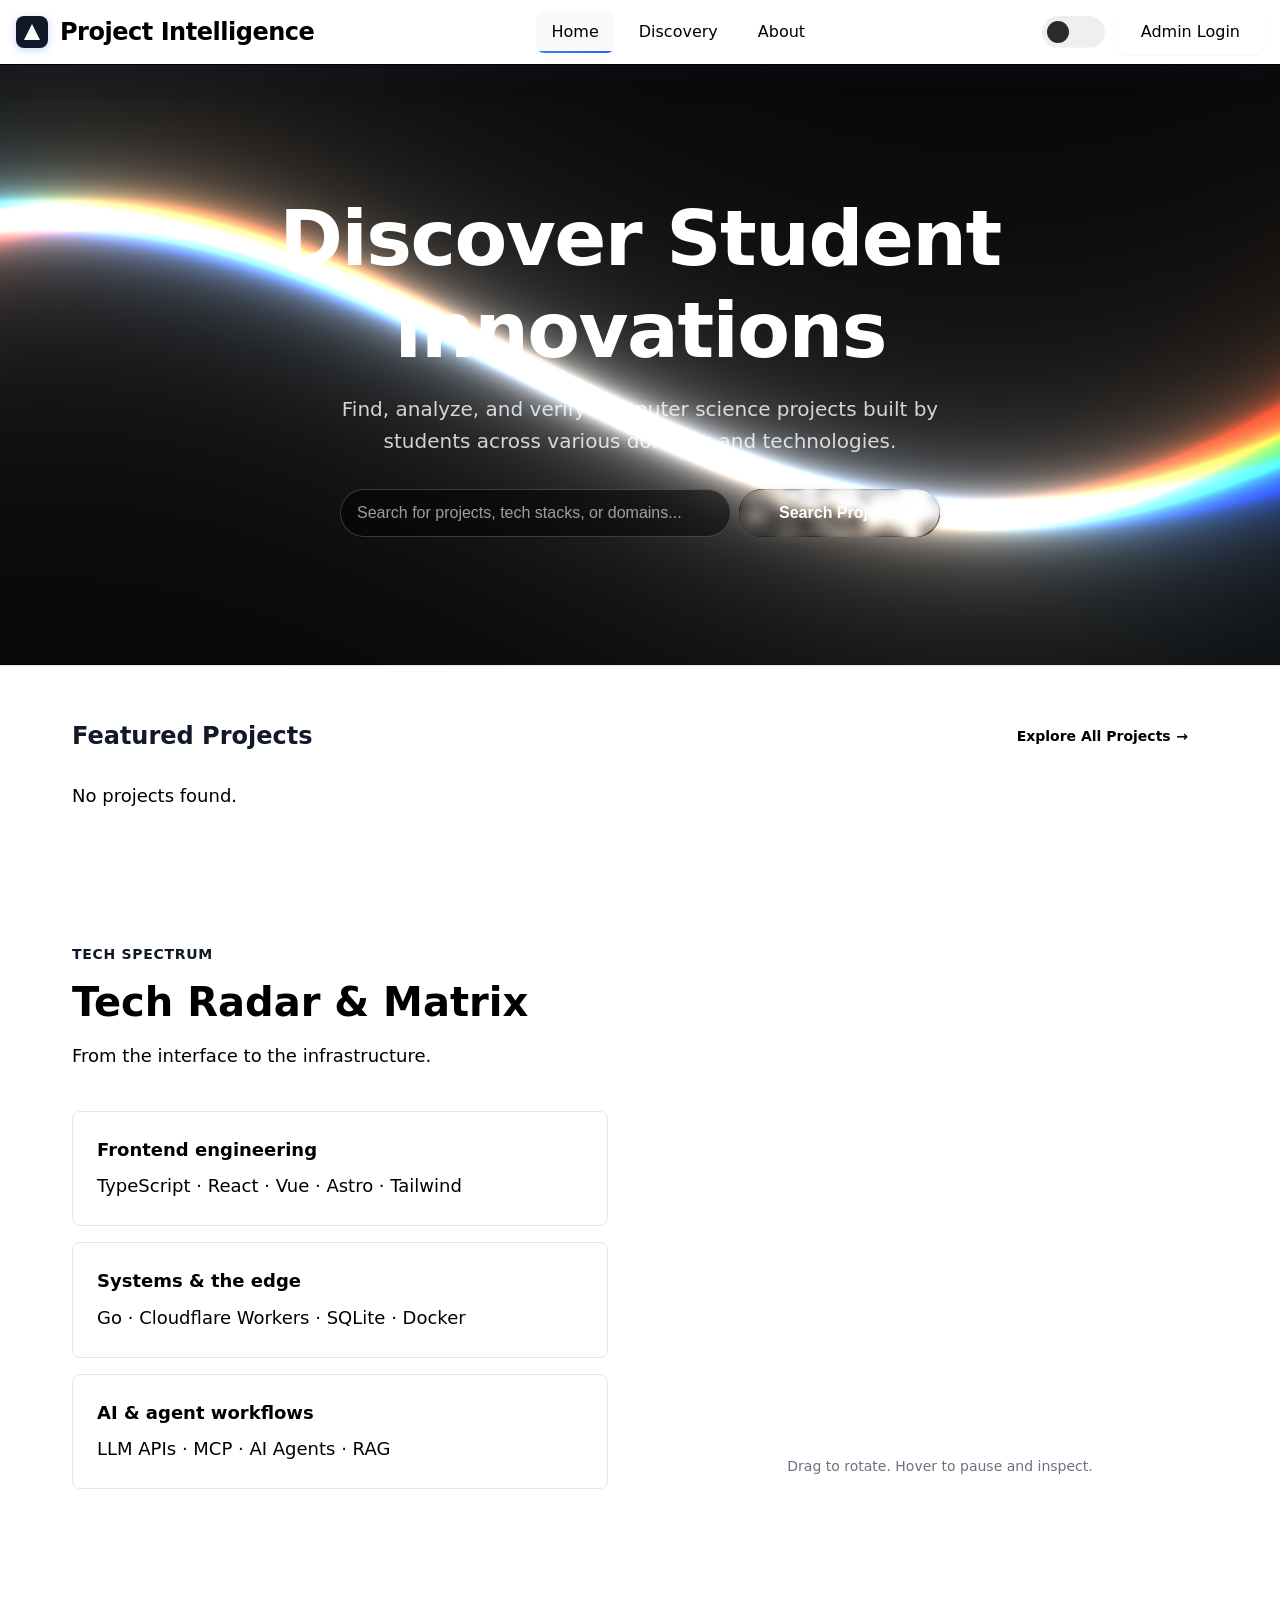
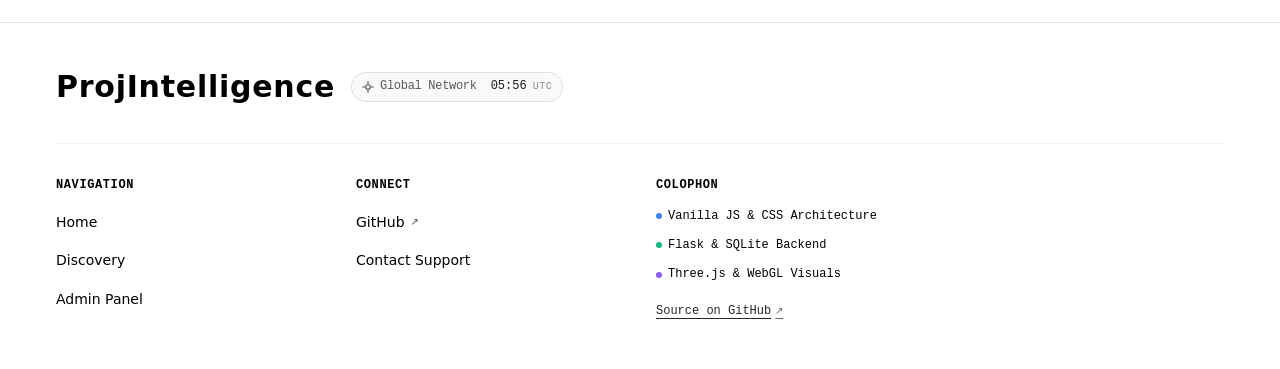
==== frontend/index.html @ 3a1f63e7 "feat: intelligent student project analysis platform An intelligent student project analysis platform" ====
<!DOCTYPE html>
<html lang="en">
<head>
  <meta charset="UTF-8">
  <meta name="viewport" content="width=device-width, initial-scale=1.0">
  <title>Student Project Intelligence Platform</title>
  <link rel="icon" type="image/svg+xml" href="data:image/svg+xml,<svg xmlns='http://www.w3.org/2000/svg' viewBox='0 0 100 100'><text y='.9em' font-size='90'>🎓</text></svg>">
  
  <link rel="stylesheet" href="css/variables.css">
  <link rel="stylesheet" href="css/base.css">
  <link rel="stylesheet" href="css/components.css">
  <link rel="stylesheet" href="css/dashboard.css">
  <link rel="stylesheet" href="css/theme.css">
  
  <style>
    /* Home Page Specific Styles */
    .hero {
      position: relative;
      text-align: center;
      padding: 8rem var(--space-4);
      margin-bottom: var(--space-12);
      border-bottom: 1px solid var(--gray-200);
      overflow: hidden;
      background: #000;
    }
    
    .hero__canvas {
      position: absolute;
      top: 0;
      left: 0;
      width: 100%;
      height: 100%;
      z-index: 0;
      pointer-events: none;
    }
    
    .hero .container {
      position: relative;
      z-index: 1;
    }
    
    .hero__title {
      font-size: clamp(2.5rem, 6vw, 5.5rem);
      font-weight: 800;
      margin-bottom: var(--space-4);
      color: #fff !important;
      letter-spacing: -0.02em;
    }
    
    .hero__subtitle {
      font-size: 1.25rem;
      color: rgba(255,255,255,0.8) !important;
      margin-bottom: var(--space-8);
      max-width: 600px;
      margin-left: auto;
      margin-right: auto;
    }
    
    .hero__search {
      display: flex;
      max-width: 600px;
      margin: 0 auto;
      gap: var(--space-2);
      position: relative;
      z-index: 2;
    }
    
    .hero__search-input {
      flex: 1;
      padding: var(--space-3) var(--space-4);
      border: 1px solid rgba(255,255,255,0.2);
      background: rgba(0,0,0,0.5);
      color: white;
      border-radius: var(--radius-full);
      font-size: 1rem;
      backdrop-filter: blur(10px);
    }
    
    .hero__search-input::placeholder {
      color: rgba(255,255,255,0.6);
    }
    
    /* Liquid Glass Button Styles */
    .liquid-btn {
      position: relative;
      display: inline-flex;
      align-items: center;
      justify-content: center;
      padding: 0 2.5rem;
      height: 48px;
      font-size: 1rem;
      font-weight: 600;
      color: white;
      border: none;
      border-radius: 99px;
      cursor: pointer;
      transition: transform 0.3s ease;
      background: transparent;
      outline: none;
    }
    .liquid-btn:hover {
      transform: scale(1.05);
    }
    .liquid-btn-bg {
      position: absolute;
      top: 0; left: 0; right: 0; bottom: 0;
      border-radius: 99px;
      z-index: -2;
      box-shadow: 0 0 6px rgba(0,0,0,0.03),0 2px 6px rgba(0,0,0,0.08),inset 3px 3px 0.5px -3px rgba(0,0,0,0.9),inset -3px -3px 0.5px -3px rgba(0,0,0,0.85),inset 1px 1px 1px -0.5px rgba(0,0,0,0.6),inset -1px -1px 1px -0.5px rgba(0,0,0,0.6),inset 0 0 6px 6px rgba(0,0,0,0.12),inset 0 0 2px 2px rgba(0,0,0,0.06),0 0 12px rgba(255,255,255,0.15);
    }
    .liquid-btn-glass {
      position: absolute;
      top: 0; left: 0; right: 0; bottom: 0;
      border-radius: 99px;
      z-index: -1;
      backdrop-filter: url("#container-glass");
      overflow: hidden;
    }
    .liquid-btn-text {
      position: relative;
      z-index: 10;
      pointer-events: none;
    }

    .section-header {
      margin-bottom: var(--space-6);
    }
    
    .section-title {
      font-size: 1.5rem;
      font-weight: bold;
      color: var(--gray-900);
    }
    
    [data-theme="dark"] .section-title { color: var(--white); }

    .featured-grid {
      display: grid;
      grid-template-columns: repeat(3, 1fr);
      gap: var(--space-6);
      margin-bottom: var(--space-12);
    }
    
    .category-grid {
      display: grid;
      grid-template-columns: repeat(4, 1fr);
      gap: var(--space-4);
      margin-bottom: var(--space-12);
    }
    
    .category-card {
      background: var(--white);
      border: 1px solid var(--gray-200);
      padding: var(--space-6);
      border-radius: var(--radius-lg);
      text-align: center;
      cursor: pointer;
      transition: all var(--duration-200);
    }
    
    .category-card:hover {
      border-color: var(--primary-500);
      transform: translateY(-2px);
      box-shadow: var(--shadow-md);
    }
    
    [data-theme="dark"] .category-card {
      background: var(--gray-800);
      border-color: var(--gray-700);
    }
    
    @media (max-width: 900px) {
      .featured-grid { grid-template-columns: repeat(2, 1fr); }
      .category-grid { grid-template-columns: repeat(2, 1fr); }
    }
    @media (max-width: 600px) {
      .featured-grid, .category-grid { grid-template-columns: 1fr; }
    }
  </style>
</head>
<body>
  <header class="header">
    <div class="header__container">
      <div class="header__brand">
        <svg class="header__logo" width="32" height="32" viewBox="0 0 32 32" fill="none">
          <rect width="32" height="32" rx="8" fill="var(--primary-500)"/>
          <path d="M16 8L8 24H24L16 8Z" fill="white"/>
        </svg>
        <h1 class="header__title">Project Intelligence</h1>
      </div>
      <nav class="header__nav">
        <a href="index.html" class="nav-link nav-link--active">Home</a>
        <a href="projects.html" class="nav-link">Discovery</a>
        <a href="about.html" class="nav-link">About</a>
      </nav>
      <div class="header__actions">
        <input type="checkbox" class="theme-checkbox" id="themeToggle" aria-label="Toggle theme">
        <a href="admin.html" class="btn btn--secondary" id="loginBtn">Admin Login</a>
      </div>
    </div>
  </header>

  <main>
    <!-- Liquid Glass SVG Filter -->
    <svg class="d-none" style="display:none;">
      <defs>
        <filter id="container-glass" x="0%" y="0%" width="100%" height="100%" color-interpolation-filters="sRGB">
          <feTurbulence type="fractalNoise" baseFrequency="0.05 0.05" numOctaves="1" seed="1" result="turbulence" />
          <feGaussianBlur in="turbulence" stdDeviation="2" result="blurredNoise" />
          <feDisplacementMap in="SourceGraphic" in2="blurredNoise" scale="70" xChannelSelector="R" yChannelSelector="B" result="displaced" />
          <feGaussianBlur in="displaced" stdDeviation="4" result="finalBlur" />
          <feComposite in="finalBlur" in2="finalBlur" operator="over" />
        </filter>
      </defs>
    </svg>

    <section class="hero" id="heroSection">
      <canvas id="heroCanvas" class="hero__canvas"></canvas>
      <div class="container relative z-10">
        <h2 class="hero__title">Discover Student Innovations</h2>
        <p class="hero__subtitle">Find, analyze, and verify computer science projects built by students across various domains and technologies.</p>
        
        <form class="hero__search" action="projects.html" method="GET">
          <input type="search" name="q" class="hero__search-input" placeholder="Search for projects, tech stacks, or domains..." required>
          <button type="submit" class="liquid-btn">
            <span class="liquid-btn-bg"></span>
            <span class="liquid-btn-glass"></span>
            <span class="liquid-btn-text">Search Projects</span>
          </button>
        </form>
      </div>
    </section>

    <div class="container">
      <section style="margin-bottom: var(--space-8);">
        <div class="section-header" style="display: flex; justify-content: space-between; align-items: center; margin-bottom: var(--space-6);">
          <h3 class="section-title" style="margin: 0;">Featured Projects</h3>
          <a href="projects.html" class="btn btn--outline" style="border-radius: var(--radius-full); font-weight: 600; font-size: 0.875rem; padding: 0.5rem 1.25rem; display: inline-flex; align-items: center; gap: 0.35rem;">
            Explore All Projects <span>&rarr;</span>
          </a>
        </div>
        <div class="featured-grid" id="featuredProjects">
          <!-- Populated by JS -->
        </div>
      </section>

      <section id="tech-section" style="padding: 4rem 0;">
        <div class="tech-layout" style="display: grid; grid-template-columns: repeat(auto-fit, minmax(300px, 1fr)); gap: 4rem; align-items: center;">
          
          <div>
            <header style="margin-bottom: 2.5rem;">
              <p style="color: var(--primary-500); font-weight: 600; text-transform: uppercase; font-size: 0.875rem; letter-spacing: 0.05em; margin-bottom: 0.75rem;">Tech spectrum</p>
              <h2 style="font-size: clamp(2rem, 4vw, 2.5rem); font-weight: 800; margin-bottom: 1rem; line-height: 1.2; color: var(--text-primary);">Tech Radar &amp; Matrix</h2>
              <p style="color: var(--text-secondary); font-size: 1.125rem;">From the interface to the infrastructure.</p>
            </header>
            
            <dl style="display: flex; flex-direction: column; gap: 1rem; margin: 0;">
              <div class="matrix-card" style="padding: 1.5rem; border-radius: var(--radius-lg); border: 1px solid var(--gray-200); background: var(--bg-secondary);">
                <dt style="font-weight: 700; font-size: 1.125rem; margin-bottom: 0.5rem; color: var(--text-primary);">Frontend engineering</dt>
                <dd style="color: var(--text-secondary); margin: 0;">TypeScript · React · Vue · Astro · Tailwind</dd>
              </div>
              <div class="matrix-card" style="padding: 1.5rem; border-radius: var(--radius-lg); border: 1px solid var(--gray-200); background: var(--bg-secondary);">
                <dt style="font-weight: 700; font-size: 1.125rem; margin-bottom: 0.5rem; color: var(--text-primary);">Systems &amp; the edge</dt>
                <dd style="color: var(--text-secondary); margin: 0;">Go · Cloudflare Workers · SQLite · Docker</dd>
              </div>
              <div class="matrix-card" style="padding: 1.5rem; border-radius: var(--radius-lg); border: 1px solid var(--gray-200); background: var(--bg-secondary);">
                <dt style="font-weight: 700; font-size: 1.125rem; margin-bottom: 0.5rem; color: var(--text-primary);">AI &amp; agent workflows</dt>
                <dd style="color: var(--text-secondary); margin: 0;">LLM APIs · MCP · AI Agents · RAG</dd>
              </div>
            </dl>
          </div>
          
          <div style="position: relative; display: flex; flex-direction: column; align-items: center; justify-content: center;">
            <div id="canvasContainer" style="width: 100%; max-width: 500px; aspect-ratio: 1/1; position: relative;">
              <canvas id="techCloudCanvas" width="600" height="600" class="h-auto max-w-[90vw] rounded-lg touch-pan-y" style="width: 100%; height: 100%;" aria-label="Interactive 3D Icon Cloud" role="img"></canvas>
            </div>
            <div id="techTags" style="display: none;">
              <a href="projects.html?q=TypeScript"><img src="https://cdn.simpleicons.org/typescript/3178C6" width="60" height="60" alt="TypeScript"></a>
              <a href="projects.html?q=React"><img src="https://cdn.simpleicons.org/react/61DAFB" width="60" height="60" alt="React"></a>
              <a href="projects.html?q=Vue"><img src="https://cdn.simpleicons.org/vuedotjs/4FC08D" width="60" height="60" alt="Vue"></a>
              <a href="projects.html?q=Astro"><img src="https://cdn.simpleicons.org/astro/FF5D01" width="60" height="60" alt="Astro"></a>
              <a href="projects.html?q=Python"><img src="https://cdn.simpleicons.org/python/3776AB" width="60" height="60" alt="Python"></a>
              <a href="projects.html?q=Go"><img src="https://cdn.simpleicons.org/go/00ADD8" width="60" height="60" alt="Go"></a>
              <a href="projects.html?q=Node.js"><img src="https://cdn.simpleicons.org/nodedotjs/339933" width="60" height="60" alt="Node.js"></a>
              <a href="projects.html?q=C++"><img src="https://cdn.simpleicons.org/cplusplus/00599C" width="60" height="60" alt="C++"></a>
              <a href="projects.html?q=Docker"><img src="https://cdn.simpleicons.org/docker/2496ED" width="60" height="60" alt="Docker"></a>
              <a href="projects.html?q=Anthropic"><img src="https://cdn.simpleicons.org/anthropic/D97757" width="60" height="60" alt="Anthropic"></a>
              <a href="projects.html?q=PyTorch"><img src="https://cdn.simpleicons.org/pytorch/EE4C2C" width="60" height="60" alt="PyTorch"></a>
              <a href="projects.html?q=PostgreSQL"><img src="https://cdn.simpleicons.org/postgresql/4169E1" width="60" height="60" alt="PostgreSQL"></a>
              <a href="projects.html?q=Redis"><img src="https://cdn.simpleicons.org/redis/DC382D" width="60" height="60" alt="Redis"></a>
              <a href="projects.html?q=GraphQL"><img src="https://cdn.simpleicons.org/graphql/E10098" width="60" height="60" alt="GraphQL"></a>
              <a href="projects.html?q=Tailwind"><img src="https://cdn.simpleicons.org/tailwindcss/06B6D4" width="60" height="60" alt="Tailwind"></a>
              <a href="projects.html?q=Linux"><img src="https://cdn.simpleicons.org/linux/FCC624" width="60" height="60" alt="Linux"></a>
              <a href="projects.html?q=Kubernetes"><img src="https://cdn.simpleicons.org/kubernetes/326CE5" width="60" height="60" alt="Kubernetes"></a>
              <a href="projects.html?q=MongoDB"><img src="https://cdn.simpleicons.org/mongodb/47A248" width="60" height="60" alt="MongoDB"></a>
              <a href="projects.html?q=Figma"><img src="https://cdn.simpleicons.org/figma/F24E1E" width="60" height="60" alt="Figma"></a>
              <a href="projects.html?q=Cloudflare"><img src="https://cdn.simpleicons.org/cloudflare/F38020" width="60" height="60" alt="Cloudflare"></a>
              <a href="projects.html?q=Supabase"><img src="https://cdn.simpleicons.org/supabase/3ECF8E" width="60" height="60" alt="Supabase"></a>
            </div>
            <p style="margin-top: 1rem; color: var(--gray-500); font-size: 0.875rem; text-align: center;">Drag to rotate. Hover to pause and inspect.</p>
          </div>
          
        </div>
      </section>
    </div>
  </main>

  <script src="js/utils.js"></script>
  <script src="js/api.js"></script>
  <script src="js/components.js"></script>
  <script src="js/three.min.js"></script>
  <script src="js/tagcanvas.min.js"></script>
  <script>
    function initHeroShader() {
      const canvas = document.getElementById('heroCanvas');
      if (!canvas || !window.THREE) return;

      const scene = new THREE.Scene();
      const renderer = new THREE.WebGLRenderer({ canvas, alpha: true });
      renderer.setPixelRatio(window.devicePixelRatio);
      renderer.setClearColor(new THREE.Color(0x000000));

      const camera = new THREE.OrthographicCamera(-1, 1, 1, -1, 0, -1);

      const uniforms = {
        resolution: { value: [window.innerWidth, window.innerHeight] },
        time: { value: 0.0 },
        xScale: { value: 1.0 },
        yScale: { value: 0.5 },
        distortion: { value: 0.05 },
      };

      const vertexShader = `
        attribute vec3 position;
        void main() {
          gl_Position = vec4(position, 1.0);
        }
      `;

      const fragmentShader = `
        precision highp float;
        uniform vec2 resolution;
        uniform float time;
        uniform float xScale;
        uniform float yScale;
        uniform float distortion;

        void main() {
          vec2 p = (gl_FragCoord.xy * 2.0 - resolution) / min(resolution.x, resolution.y);
          float d = length(p) * distortion;
          
          float rx = p.x * (1.0 + d);
          float gx = p.x;
          float bx = p.x * (1.0 - d);

          float r = 0.05 / abs(p.y + sin((rx + time) * xScale) * yScale);
          float g = 0.05 / abs(p.y + sin((gx + time) * xScale) * yScale);
          float b = 0.05 / abs(p.y + sin((bx + time) * xScale) * yScale);
          
          gl_FragColor = vec4(r, g, b, 1.0);
        }
      `;

      const positions = new Float32Array([
        -1.0, -1.0, 0.0,
         1.0, -1.0, 0.0,
        -1.0,  1.0, 0.0,
         1.0, -1.0, 0.0,
        -1.0,  1.0, 0.0,
         1.0,  1.0, 0.0,
      ]);

      const geometry = new THREE.BufferGeometry();
      geometry.setAttribute("position", new THREE.BufferAttribute(positions, 3));

      const material = new THREE.RawShaderMaterial({
        vertexShader,
        fragmentShader,
        uniforms: uniforms,
        side: THREE.DoubleSide,
      });

      const mesh = new THREE.Mesh(geometry, material);
      scene.add(mesh);

      const handleResize = () => {
        const hero = document.getElementById('heroSection');
        if (!hero) return;
        const width = hero.offsetWidth;
        const height = hero.offsetHeight;
        renderer.setSize(width, height, false);
        uniforms.resolution.value = [width, height];
      };

      let animationId;
      const animate = () => {
        uniforms.time.value += 0.01;
        renderer.render(scene, camera);
        animationId = requestAnimationFrame(animate);
      };

      handleResize();
      animate();
      window.addEventListener('resize', handleResize);
    }

    document.addEventListener('DOMContentLoaded', async () => {
      // Init Hero Background
      initHeroShader();
      
      // Initialize TagCanvas for Tech Cloud
      try {
        const isDark = localStorage.getItem('theme') === 'dark';
        const tcColor = isDark ? '#ffffff' : '#0F172A';
        TagCanvas.Start('techCloudCanvas', 'techTags', {
          imageMode: 'image',
          imageScale: 1.5,
          imagePadding: 4,
          shape: 'sphere',
          outlineColour: 'transparent',
          reverse: true,
          depth: 0.8,
          maxSpeed: 0.05,
          initial: [0.1, -0.1],
          tooltip: 'native'
        });
      } catch(e) {
        console.error("TagCanvas failed to load", e);
      }
      
      // Theme toggle setup
      const themeToggle = document.getElementById('themeToggle');
      const isDark = localStorage.getItem('theme') === 'dark';
      if (isDark) {
        document.documentElement.setAttribute('data-theme', 'dark');
        themeToggle.checked = true;
      } else {
        themeToggle.checked = false;
      }
      themeToggle.addEventListener('change', (e) => {
        const nextTheme = e.target.checked ? 'dark' : 'light';
        if (e.target.checked) {
          document.documentElement.setAttribute('data-theme', 'dark');
          localStorage.setItem('theme', 'dark');
        } else {
          document.documentElement.removeAttribute('data-theme');
          localStorage.setItem('theme', 'light');
        }
        
        // Update TagCanvas Color
        try {
          const tcColor = nextTheme === 'dark' ? '#ffffff' : '#0F172A';
          TagCanvas.Update('techCloudCanvas');
          TagCanvas.SetSpeed('techCloudCanvas', [0.1, -0.1]);
          // To update color we must restart it or update options
          TagCanvas.Start('techCloudCanvas', 'techTags', {
            imageMode: 'image',
            imageScale: 1.5,
            imagePadding: 4,
            shape: 'sphere',
            outlineColour: 'transparent',
            reverse: true,
            depth: 0.8,
            maxSpeed: 0.05,
            initial: [0.1, -0.1],
            tooltip: 'native'
          });
        } catch(err) {}
      });

      // Load Featured Projects
      try {
        const res = await api.getProjects({ limit: 3 });
        const grid = document.getElementById('featuredProjects');
        if (res.success && res.data.projects.length > 0) {
          grid.innerHTML = '';
          res.data.projects.forEach(p => {
            const card = components.createProjectCard(p);
            grid.appendChild(card);
          });
        } else {
          grid.innerHTML = '<p class="text-muted">No projects found.</p>';
        }
      } catch(e) {
        console.error(e);
      }
    });
  </script>
  <footer class="app-footer" role="contentinfo">
    <div class="footer-glow-line" aria-hidden="true"></div>
    <div class="container footer-container">
      <div class="footer-top">
        <div class="footer-brand-section">
          <a href="/" class="footer-brand" aria-label="Home">
            <span class="footer-brand-text">ProjIntelligence</span>
          </a>
          <div class="footer-status">
            <div class="status-badge">
              <svg class="status-icon" viewBox="0 0 16 16" fill="none" stroke="currentColor" stroke-width="1.6" stroke-linecap="round" stroke-linejoin="round" aria-hidden="true">
                <circle cx="8" cy="8" r="3"></circle>
                <path d="M8 1v2.5M8 12.5V15M1 8h2.5M12.5 8H15"></path>
              </svg>
              <span class="status-text">Global Network</span>
              <span class="status-divider" aria-hidden="true"></span>
              <time id="footer-local-time-index" class="status-time">00:00</time>
              <span class="status-tz">UTC</span>
            </div>
          </div>
        </div>
      </div>
      
      <div class="footer-grid">
        <div class="footer-col">
          <p class="footer-col-title">Navigation</p>
          <ul class="footer-links" role="list">
            <li><a href="index.html">Home</a></li>
            <li><a href="projects.html">Discovery</a></li>
            <li><a href="admin.html">Admin Panel</a></li>
          </ul>
        </div>
        
        <div class="footer-col">
          <p class="footer-col-title">Connect</p>
          <ul class="footer-links" role="list">
            <li><a href="https://github.com" target="_blank" rel="noopener noreferrer">GitHub <span class="external-link">↗</span></a></li>
            <li><a href="#">Contact Support</a></li>
          </ul>
        </div>
        
        <div class="footer-col" style="grid-column: span 2;">
          <p class="footer-col-title">Colophon</p>
          <ul class="footer-colophon" role="list">
            <li><span class="dot bg-blue"></span> <span>Vanilla JS & CSS Architecture</span></li>
            <li><span class="dot bg-green"></span> <span>Flask & SQLite Backend</span></li>
            <li><span class="dot bg-purple"></span> <span>Three.js & WebGL Visuals</span></li>
            <li style="margin-top: 0.5rem;"><a href="#" class="source-link">Source on GitHub <span class="external-link">↗</span></a></li>
          </ul>
        </div>
      </div>
    </div>
    
    <script>
      function initFooterTimeIndex() {
        const timeEl = document.getElementById('footer-local-time-index');
        if (!timeEl) return;
        function update() {
          try {
            const now = new Date();
            const formatter = new Intl.DateTimeFormat('en-GB', {
              timeZone: 'UTC',
              hour: '2-digit',
              minute: '2-digit',
              hour12: false,
            });
            timeEl.textContent = formatter.format(now);
          } catch (_) {}
        }
        update();
        setInterval(update, 30000);
      }
      if (document.readyState === 'loading') {
        document.addEventListener('DOMContentLoaded', initFooterTimeIndex);
      } else {
        initFooterTimeIndex();
      }
    </script>
  </footer>
</body>
</html>
---- frontend/css/variables.css ----
/* =============================================================================
   MODERN DESIGN SYSTEM - 2024 Style
   21st Century UI Variables & Design Tokens
   ============================================================================= */

:root {
  /* ===== COLOR SYSTEM ===== */
  /* Primary Brand Colors (Black/Monochrome) */
  --primary-50: #f9fafb;
  --primary-100: #f3f4f6;
  --primary-200: #e5e7eb;
  --primary-300: #d1d5db;
  --primary-400: #9ca3af;
  --primary-500: #111827; /* Main Black */
  --primary-600: #000000;
  --primary-700: #000000;
  --primary-800: #000000;
  --primary-900: #000000;
  
  /* Semantic Colors */
  --success: #10b981;
  --success-light: #34d399;
  --success-bg: #ecfdf5;
  
  --warning: #f59e0b;
  --warning-light: #fbbf24;
  --warning-bg: #fffbeb;
  
  --danger: #ef4444;
  --danger-light: #f87171;
  --danger-bg: #fef2f2;
  
  --info: #06b6d4;
  --info-light: #22d3ee;
  --info-bg: #ecfeff;
  
  /* Neutral Grays */
  --white: #ffffff;
  --gray-50: #f9fafb;
  --gray-100: #f3f4f6;
  --gray-200: #e5e7eb;
  --gray-300: #d1d5db;
  --gray-400: #9ca3af;
  --gray-500: #6b7280;
  --gray-600: #4b5563;
  --gray-700: #374151;
  --gray-800: #1f2937;
  --gray-900: #111827;
  
  /* Health Grade Colors */
  --grade-a-plus: #059669;
  --grade-a: #10b981;
  --grade-b-plus: #65a30d;
  --grade-b: #84cc16;
  --grade-c-plus: #ca8a04;
  --grade-c: #f59e0b;
  --grade-d-plus: #ea580c;
  --grade-d: #f97316;
  --grade-f: #dc2626;
  
  /* ===== TYPOGRAPHY ===== */
  --font-sans: -apple-system, BlinkMacSystemFont, 'Segoe UI', system-ui, sans-serif;
  --font-mono: 'SF Mono', Monaco, 'Cascadia Code', 'Roboto Mono', Consolas, monospace;
  
  /* Fluid Typography */
  --text-xs: clamp(0.75rem, 0.71rem + 0.2vw, 0.875rem);
  --text-sm: clamp(0.875rem, 0.82rem + 0.29vw, 1rem);
  --text-base: clamp(1rem, 0.93rem + 0.36vw, 1.125rem);
  --text-lg: clamp(1.125rem, 1.04rem + 0.43vw, 1.25rem);
  --text-xl: clamp(1.25rem, 1.14rem + 0.57vw, 1.5rem);
  --text-2xl: clamp(1.5rem, 1.33rem + 0.87vw, 1.875rem);
  --text-3xl: clamp(1.875rem, 1.61rem + 1.33vw, 2.25rem);
  --text-4xl: clamp(2.25rem, 1.89rem + 1.81vw, 3rem);
  --text-5xl: clamp(3rem, 2.41rem + 2.94vw, 4.5rem);
  
  /* Font Weights */
  --weight-light: 300;
  --weight-normal: 400;
  --weight-medium: 500;
  --weight-semibold: 600;
  --weight-bold: 700;
  --weight-extrabold: 800;
  
  /* ===== SPACING SYSTEM ===== */
  --space-0: 0;
  --space-px: 1px;
  --space-0_5: 0.125rem;  /* 2px */
  --space-1: 0.25rem;     /* 4px */
  --space-1_5: 0.375rem;  /* 6px */
  --space-2: 0.5rem;      /* 8px */
  --space-2_5: 0.625rem;  /* 10px */
  --space-3: 0.75rem;     /* 12px */
  --space-3_5: 0.875rem;  /* 14px */
  --space-4: 1rem;        /* 16px */
  --space-5: 1.25rem;     /* 20px */
  --space-6: 1.5rem;      /* 24px */
  --space-7: 1.75rem;     /* 28px */
  --space-8: 2rem;        /* 32px */
  --space-9: 2.25rem;     /* 36px */
  --space-10: 2.5rem;     /* 40px */
  --space-11: 2.75rem;    /* 44px */
  --space-12: 3rem;       /* 48px */
  --space-14: 3.5rem;     /* 56px */
  --space-16: 4rem;       /* 64px */
  --space-20: 5rem;       /* 80px */
  --space-24: 6rem;       /* 96px */
  --space-32: 8rem;       /* 128px */
  --space-40: 10rem;      /* 160px */
  --space-48: 12rem;      /* 192px */
  --space-56: 14rem;      /* 224px */
  --space-64: 16rem;      /* 256px */
  
  /* ===== BORDER RADIUS ===== */
  --radius-none: 0;
  --radius-sm: 0.125rem;
  --radius-base: 0.25rem;
  --radius-md: 0.375rem;
  --radius-lg: 0.5rem;
  --radius-xl: 0.75rem;
  --radius-2xl: 1rem;
  --radius-3xl: 1.5rem;
  --radius-4xl: 2rem;
  --radius-full: 9999px;
  
  /* ===== MODERN SHADOWS ===== */
  --shadow-xs: 0 1px 2px 0 rgb(0 0 0 / 0.05);
  --shadow-sm: 0 1px 2px 0 rgb(0 0 0 / 0.05);
  --shadow-base: 0 1px 3px 0 rgb(0 0 0 / 0.1), 0 1px 2px -1px rgb(0 0 0 / 0.1);
  --shadow-md: 0 4px 6px -1px rgb(0 0 0 / 0.1), 0 2px 4px -2px rgb(0 0 0 / 0.1);
  --shadow-lg: 0 10px 15px -3px rgb(0 0 0 / 0.1), 0 4px 6px -4px rgb(0 0 0 / 0.1);
  --shadow-xl: 0 20px 25px -5px rgb(0 0 0 / 0.1), 0 8px 10px -6px rgb(0 0 0 / 0.1);
  --shadow-2xl: 0 25px 50px -12px rgb(0 0 0 / 0.25);
  --shadow-inner: inset 0 2px 4px 0 rgb(0 0 0 / 0.05);
  
  /* Glass Morphism Shadows */
  --glass-shadow: 0 8px 32px 0 rgba(31, 38, 135, 0.37);
  --glass-border: rgba(255, 255, 255, 0.18);
  
  /* ===== ANIMATIONS & TRANSITIONS ===== */
  --duration-75: 75ms;
  --duration-100: 100ms;
  --duration-150: 150ms;
  --duration-200: 200ms;
  --duration-300: 300ms;
  --duration-500: 500ms;
  --duration-700: 700ms;
  --duration-1000: 1000ms;
  
  /* Modern Easing Functions */
  --ease-linear: linear;
  --ease-in: cubic-bezier(0.4, 0.0, 1, 1);
  --ease-out: cubic-bezier(0.0, 0.0, 0.2, 1);
  --ease-in-out: cubic-bezier(0.4, 0.0, 0.2, 1);
  --ease-bounce: cubic-bezier(0.68, -0.55, 0.265, 1.55);
  --ease-elastic: cubic-bezier(0.25, 0.46, 0.45, 0.94);
  --ease-back: cubic-bezier(0.34, 1.56, 0.64, 1);
  --ease-smooth: cubic-bezier(0.25, 0.1, 0.25, 1);
  
  /* ===== LAYOUT SYSTEM ===== */
  --container-xs: 475px;
  --container-sm: 640px;
  --container-md: 768px;
  --container-lg: 1024px;
  --container-xl: 1280px;
  --container-2xl: 1400px;
  
  --header-height: 4rem;
  --sidebar-width: 16rem;
  --max-content-width: 1200px;
  
  /* ===== Z-INDEX SCALE ===== */
  --z-base: 0;
  --z-dropdown: 1000;
  --z-sticky: 1020;
  --z-fixed: 1030;
  --z-modal-backdrop: 1040;
  --z-modal: 1050;
  --z-popover: 1060;
  --z-tooltip: 1070;
  --z-toast: 1080;
  --z-max: 2147483647;
  
  /* ===== COMPONENT TOKENS ===== */
  /* Cards */
  --card-bg: var(--white);
  --card-border: var(--gray-200);
  --card-shadow: var(--shadow-md);
  --card-radius: var(--radius-xl);
  --card-padding: var(--space-6);
  
  /* Buttons */
  --btn-height: 2.75rem;
  --btn-padding-x: var(--space-6);
  --btn-radius: var(--radius-lg);
  --btn-font-weight: var(--weight-medium);
  
  /* Inputs */
  --input-height: 2.75rem;
  --input-padding-x: var(--space-4);
  --input-bg: var(--white);
  --input-border: var(--gray-300);
  --input-border-focus: var(--primary-500);
  --input-radius: var(--radius-lg);
  
  /* ===== GRADIENT SYSTEM ===== */
  --gradient-brand: linear-gradient(135deg, #3b82f6 0%, #2563eb 100%);
  --gradient-success: linear-gradient(135deg, var(--success) 0%, #059669 100%);
  --gradient-warning: linear-gradient(135deg, var(--warning) 0%, #d97706 100%);
  --gradient-danger: linear-gradient(135deg, var(--danger) 0%, #dc2626 100%);
  
  /* Glass Morphism */
  --glass-bg: rgba(255, 255, 255, 0.25);
  --glass-backdrop: blur(10px);
  --glass-border: 1px solid rgba(255, 255, 255, 0.18);
  
  /* Dark Theme (for future) */
  --dark-bg: var(--gray-900);
  --dark-surface: var(--gray-800);
  --dark-text: var(--gray-100);
}

/* ===== RESPONSIVE BREAKPOINTS ===== */
/* These are for documentation - actual usage in media queries */
/* 
  Mobile First Approach:
  --breakpoint-sm: 640px;
  --breakpoint-md: 768px; 
  --breakpoint-lg: 1024px;
  --breakpoint-xl: 1280px;
  --breakpoint-2xl: 1536px;
*/

/* ===== UTILITY CLASSES FOR QUICK DEVELOPMENT ===== */
.sr-only {
  position: absolute;
  width: 1px;
  height: 1px;
  padding: 0;
  margin: -1px;
  overflow: hidden;
  clip: rect(0, 0, 0, 0);
  white-space: nowrap;
  border: 0;
}

.not-sr-only {
  position: static;
  width: auto;
  height: auto;
  padding: 0;
  margin: 0;
  overflow: visible;
  clip: auto;
  white-space: normal;
}
---- frontend/css/base.css ----
/* =============================================================================
   BASE STYLES - Modern Reset & Typography
   ============================================================================= */

/* Modern CSS Reset */
*, *::before, *::after {
  box-sizing: border-box;
  margin: 0;
  padding: 0;
}

html {
  -webkit-font-smoothing: antialiased;
  -moz-osx-font-smoothing: grayscale;
  text-rendering: optimizeLegibility;
  scroll-behavior: smooth;
}

body {
  font-family: var(--font-sans);
  font-size: var(--text-base);
  line-height: 1.6;
  color: var(--gray-900);
  background-color: var(--gray-50);
  min-height: 100vh;
  overflow-x: hidden;
}

/* Typography */
h1, h2, h3, h4, h5, h6 {
  font-weight: var(--weight-bold);
  line-height: 1.2;
  color: var(--gray-900);
}

h1 { font-size: var(--text-4xl); }
h2 { font-size: var(--text-3xl); }
h3 { font-size: var(--text-2xl); }
h4 { font-size: var(--text-xl); }
h5 { font-size: var(--text-lg); }
h6 { font-size: var(--text-base); }

p {
  margin-bottom: var(--space-4);
}

a {
  color: var(--primary-600);
  text-decoration: none;
  transition: color var(--duration-200) var(--ease-out);
}

a:hover {
  color: var(--primary-700);
}

img, svg {
  max-width: 100%;
  height: auto;
  display: block;
}

/* Container */
.container {
  width: 100%;
  max-width: var(--max-content-width);
  margin: 0 auto;
  padding: 0 var(--space-4);
}

@media (min-width: 768px) {
  .container {
    padding: 0 var(--space-6);
  }
}

@media (min-width: 1024px) {
  .container {
    padding: 0 var(--space-8);
  }
}

/* Focus Styles */
:focus-visible {
  outline: 2px solid var(--primary-500);
  outline-offset: 2px;
}

/* Selection */
::selection {
  background-color: var(--primary-100);
  color: var(--primary-900);
}

/* Scrollbar */
::-webkit-scrollbar {
  width: 8px;
  height: 8px;
}

::-webkit-scrollbar-track {
  background: var(--gray-100);
}

::-webkit-scrollbar-thumb {
  background: var(--gray-300);
  border-radius: var(--radius-full);
}

::-webkit-scrollbar-thumb:hover {
  background: var(--gray-400);
}
---- frontend/css/components.css ----
/* =============================================================================
   MODERN COMPONENTS - 21st Century UI Elements
   ============================================================================= */

/* ===== BUTTONS ===== */
.btn {
  display: inline-flex;
  align-items: center;
  justify-content: center;
  gap: var(--space-2);
  height: var(--btn-height);
  padding: 0 var(--btn-padding-x);
  font-size: var(--text-sm);
  font-weight: var(--btn-font-weight);
  font-family: inherit;
  line-height: 1;
  text-align: center;
  white-space: nowrap;
  border: none;
  border-radius: var(--btn-radius);
  cursor: pointer;
  user-select: none;
  transition: all var(--duration-200) var(--ease-out);
  position: relative;
  overflow: hidden;
}

.btn::before {
  content: '';
  position: absolute;
  top: 50%;
  left: 50%;
  width: 0;
  height: 0;
  border-radius: 50%;
  background: rgba(255, 255, 255, 0.3);
  transform: translate(-50%, -50%);
  transition: width var(--duration-500) var(--ease-out), 
              height var(--duration-500) var(--ease-out);
}

.btn:active::before {
  width: 300px;
  height: 300px;
}

.btn--primary {
  background: var(--gradient-brand);
  color: white;
  box-shadow: 0 4px 14px 0 rgba(59, 130, 246, 0.39);
}

.btn--primary:hover {
  transform: translateY(-2px);
  box-shadow: 0 6px 20px 0 rgba(59, 130, 246, 0.5);
}

.btn--primary:active {
  transform: translateY(0);
}

.btn--secondary {
  background: var(--white);
  color: var(--gray-700);
  border: 1px solid var(--gray-300);
  box-shadow: var(--shadow-sm);
}

.btn--secondary:hover {
  background: var(--gray-50);
  border-color: var(--gray-400);
}

.btn-icon {
  display: inline-flex;
  align-items: center;
  justify-content: center;
  width: 2.5rem;
  height: 2.5rem;
  padding: 0;
  background: transparent;
  color: var(--gray-600);
  border: none;
  border-radius: var(--radius-lg);
  cursor: pointer;
  transition: all var(--duration-200) var(--ease-out);
}

.btn-icon:hover {
  background: var(--gray-100);
  color: var(--gray-900);
}

/* ===== INPUTS & FORMS ===== */
.search-input,
.filter-select {
  width: 100%;
  height: var(--input-height);
  padding: 0 var(--input-padding-x);
  font-size: var(--text-base);
  font-family: inherit;
  color: var(--gray-900);
  background: var(--input-bg);
  border: 1px solid var(--input-border);
  border-radius: var(--input-radius);
  transition: all var(--duration-200) var(--ease-out);
}

.search-input:focus,
.filter-select:focus {
  outline: none;
  border-color: var(--input-border-focus);
  box-shadow: 0 0 0 3px rgba(59, 130, 246, 0.1);
}

/* ===== CARDS ===== */
.stat-card,
.project-card {
  background: var(--card-bg);
  border: 1px solid var(--card-border);
  border-radius: var(--card-radius);
  padding: var(--card-padding);
  box-shadow: var(--card-shadow);
  transition: all var(--duration-300) var(--ease-out);
}

.project-card {
  cursor: pointer;
  position: relative;
  overflow: hidden;
}

.project-card::before {
  content: '';
  position: absolute;
  top: 0;
  left: 0;
  width: 100%;
  height: 4px;
  background: var(--gradient-brand);
  transform: scaleX(0);
  transform-origin: left;
  transition: transform var(--duration-300) var(--ease-out);
}

.project-card:hover {
  transform: translateY(-8px) scale(1.01);
  box-shadow: 0 20px 25px -5px rgba(0, 0, 0, 0.1), 0 10px 10px -5px rgba(0, 0, 0, 0.04), 0 0 0 1px var(--primary-200);
  border-color: transparent;
}

.project-card:hover::before {
  transform: scaleX(1);
}

/* ===== BADGES ===== */
.badge {
  display: inline-flex;
  align-items: center;
  padding: var(--space-1) var(--space-3);
  font-size: var(--text-xs);
  font-weight: var(--weight-medium);
  border-radius: var(--radius-full);
  white-space: nowrap;
}

.badge--success {
  background: var(--success-bg);
  color: var(--success);
}

.badge--grade {
  font-weight: var(--weight-bold);
  padding: var(--space-1_5) var(--space-4);
}

/* Health grade specific colors */
.badge--grade-a { background: #ecfdf5; color: var(--grade-a); }
.badge--grade-b { background: #f7fee7; color: var(--grade-b); }
.badge--grade-c { background: var(--warning-bg); color: var(--warning); }
.badge--grade-d { background: #fff7ed; color: var(--grade-d); }
.badge--grade-f { background: var(--danger-bg); color: var(--danger); }

/* ===== LOADING SKELETONS ===== */
@keyframes skeleton-loading {
  0% { background-position: -200px 0; }
  100% { background-position: calc(200px + 100%) 0; }
}

.skeleton {
  background: linear-gradient(
    90deg,
    var(--gray-200) 0px,
    var(--gray-100) 40px,
    var(--gray-200) 80px
  );
  background-size: 200px 100%;
  animation: skeleton-loading 1.5s ease-in-out infinite;
  pointer-events: none;
}

.skeleton-icon {
  width: 48px;
  height: 48px;
  border-radius: var(--radius-lg);
  background: var(--gray-300);
}

.skeleton-text {
  height: 16px;
  border-radius: var(--radius-base);
  background: var(--gray-300);
  margin: var(--space-2) 0;
}

.skeleton-header {
  height: 24px;
  width: 70%;
  border-radius: var(--radius-base);
  background: var(--gray-300);
  margin-bottom: var(--space-3);
}

.skeleton-footer {
  height: 20px;
  width: 40%;
  border-radius: var(--radius-base);
  background: var(--gray-300);
  margin-top: var(--space-4);
}

/* ===== TOAST NOTIFICATIONS ===== */
.toast-container {
  position: fixed;
  top: var(--space-4);
  right: var(--space-4);
  z-index: var(--z-toast);
  display: flex;
  flex-direction: column;
  gap: var(--space-3);
}

.toast {
  min-width: 300px;
  padding: var(--space-4);
  background: var(--white);
  border-radius: var(--radius-lg);
  box-shadow: var(--shadow-xl);
  border-left: 4px solid var(--primary-500);
  animation: toast-slide-in var(--duration-300) var(--ease-out);
}

@keyframes toast-slide-in {
  from {
    transform: translateX(400px);
    opacity: 0;
  }
  to {
    transform: translateX(0);
    opacity: 1;
  }
}

.toast--success { border-left-color: var(--success); }
.toast--error { border-left-color: var(--danger); }
.toast--warning { border-left-color: var(--warning); }

/* ===== EMPTY & ERROR STATES ===== */
.empty-state,
.error-state {
  display: flex;
  flex-direction: column;
  align-items: center;
  justify-content: center;
  padding: var(--space-16) var(--space-4);
  text-align: center;
}

.empty-state__icon,
.error-state__icon {
  margin-bottom: var(--space-6);
  animation: float 3s ease-in-out infinite;
}

@keyframes float {
  0%, 100% { transform: translateY(0); }
  50% { transform: translateY(-10px); }
}

.empty-state__title,
.error-state__title {
  font-size: var(--text-2xl);
  color: var(--gray-900);
  margin-bottom: var(--space-2);
}

.empty-state__text,
.error-state__text {
  color: var(--gray-600);
  margin-bottom: var(--space-6);
}

/* ===== MODERN ANIMATIONS & MICRO-INTERACTIONS ===== */

/* Ripple Effect Animation */
@keyframes ripple {
  from {
    transform: scale(0);
    opacity: 0.5;
  }
  to {
    transform: scale(4);
    opacity: 0;
  }
}

/* Scale Bounce Animation */
@keyframes scale-bounce {
  0% { transform: scale(1); }
  50% { transform: scale(1.05); }
  100% { transform: scale(1); }
}

/* Fade In Animations */
@keyframes fade-in {
  from { opacity: 0; }
  to { opacity: 1; }
}

@keyframes fade-in-up {
  from {
    opacity: 0;
    transform: translateY(30px);
  }
  to {
    opacity: 1;
    transform: translateY(0);
  }
}

@keyframes fade-in-down {
  from {
    opacity: 0;
    transform: translateY(-30px);
  }
  to {
    opacity: 1;
    transform: translateY(0);
  }
}

@keyframes fade-in-left {
  from {
    opacity: 0;
    transform: translateX(-30px);
  }
  to {
    opacity: 1;
    transform: translateX(0);
  }
}

@keyframes fade-in-right {
  from {
    opacity: 0;
    transform: translateX(30px);
  }
  to {
    opacity: 1;
    transform: translateX(0);
  }
}

/* Slide Animations */
@keyframes slide-in-up {
  from { transform: translateY(100%); }
  to { transform: translateY(0); }
}

@keyframes slide-out-up {
  from { transform: translateY(0); }
  to { transform: translateY(-100%); }
}

/* Toast Animations */
@keyframes toast-slide-in {
  from {
    transform: translateX(400px);
    opacity: 0;
  }
  to {
    transform: translateX(0);
    opacity: 1;
  }
}

@keyframes toast-slide-out {
  from {
    transform: translateX(0);
    opacity: 1;
  }
  to {
    transform: translateX(400px);
    opacity: 0;
  }
}

/* Pulse Animation */
@keyframes pulse {
  0% { transform: scale(1); }
  50% { transform: scale(1.05); }
  100% { transform: scale(1); }
}

/* Glow Effect */
@keyframes glow {
  0%, 100% { box-shadow: 0 0 5px var(--primary-500); }
  50% { box-shadow: 0 0 20px var(--primary-500), 0 0 30px var(--primary-300); }
}

/* Spinner Animation */
@keyframes spinner {
  0% { transform: rotate(0deg); }
  100% { transform: rotate(360deg); }
}

/* ===== LOADING SPINNER COMPONENT ===== */
.loading-spinner {
  display: flex;
  flex-direction: column;
  align-items: center;
  justify-content: center;
  padding: var(--space-16) var(--space-4);
  text-align: center;
}

.spinner {
  width: 40px;
  height: 40px;
  border: 4px solid var(--gray-200);
  border-top: 4px solid var(--primary-500);
  border-radius: 50%;
  animation: spinner 1s linear infinite;
  margin-bottom: var(--space-4);
}

.loading-message {
  color: var(--gray-600);
  font-size: var(--text-sm);
  margin: 0;
}

/* ===== MICRO-INTERACTIONS ===== */

/* Button Micro-Interactions */
.btn {
  position: relative;
  overflow: hidden;
}

.btn:not(:disabled):hover {
  transform: translateY(-1px);
  transition: all var(--duration-200) var(--ease-out);
}

.btn:not(:disabled):active {
  transform: translateY(0);
  transition: all var(--duration-75) var(--ease-out);
}

.btn:focus {
  animation: pulse var(--duration-500) var(--ease-out);
}

/* Input Focus Animations */
.search-input:focus,
.filter-select:focus {
  transform: scale(1.02);
  transition: all var(--duration-200) var(--ease-out);
}

/* Card Hover Effects */
.project-card {
  transition: all var(--duration-300) var(--ease-out);
}

.project-card:hover {
  transform: translateY(-8px) scale(1.02);
  box-shadow: 
    0 20px 25px -5px rgba(0, 0, 0, 0.1),
    0 10px 10px -5px rgba(0, 0, 0, 0.04),
    0 0 0 1px var(--primary-200);
}

.project-card:active {
  transform: translateY(-4px) scale(1.01);
  transition: all var(--duration-150) var(--ease-out);
}

/* Stat Card Animations */
.stat-card {
  transition: all var(--duration-300) var(--ease-out);
}

.stat-card:hover {
  transform: translateY(-2px);
  box-shadow: var(--shadow-lg);
}

.stat-card:hover .stat-card__icon {
  transform: scale(1.1);
  transition: transform var(--duration-200) var(--ease-bounce);
}

/* Badge Hover Effects */
.badge {
  transition: all var(--duration-200) var(--ease-out);
  cursor: default;
}

.badge:hover {
  transform: scale(1.05);
}

/* Navigation Link Effects */
.nav-link {
  position: relative;
  overflow: hidden;
}

.nav-link::before {
  content: '';
  position: absolute;
  bottom: 0;
  left: 0;
  width: 0;
  height: 2px;
  background: var(--gradient-brand);
  transition: width var(--duration-300) var(--ease-out);
}

.nav-link:hover::before,
.nav-link--active::before {
  width: 100%;
}

/* Filter Select Animations */
.filter-select {
  transition: all var(--duration-200) var(--ease-out);
}

.filter-select:hover {
  border-color: var(--primary-300);
}

.filter-select:focus {
  animation: glow var(--duration-1000) var(--ease-out);
}

/* Pagination Animations */
.pagination__btn,
.pagination__page {
  transition: all var(--duration-200) var(--ease-out);
}

.pagination__btn:hover:not(:disabled),
.pagination__page:hover {
  transform: translateY(-2px);
  box-shadow: var(--shadow-md);
}

.pagination__page--active {
  animation: pulse var(--duration-500) var(--ease-out);
}

/* ===== SCROLL ANIMATIONS ===== */
@media (prefers-reduced-motion: no-preference) {
  /* Fade in elements as they come into view */
  .project-card {
    opacity: 0;
    animation: fade-in-up var(--duration-500) var(--ease-out) forwards;
  }
  
  .stat-card {
    opacity: 0;
    animation: fade-in-up var(--duration-500) var(--ease-out) forwards;
  }
  
  /* Staggered animation delays */
  .project-card:nth-child(1) { animation-delay: 0ms; }
  .project-card:nth-child(2) { animation-delay: 100ms; }
  .project-card:nth-child(3) { animation-delay: 200ms; }
  .project-card:nth-child(4) { animation-delay: 300ms; }
  .project-card:nth-child(5) { animation-delay: 400ms; }
  .project-card:nth-child(6) { animation-delay: 500ms; }
  
  .stat-card:nth-child(1) { animation-delay: 100ms; }
  .stat-card:nth-child(2) { animation-delay: 200ms; }
  .stat-card:nth-child(3) { animation-delay: 300ms; }
  .stat-card:nth-child(4) { animation-delay: 400ms; }
}

/* ===== ACCESSIBILITY PREFERENCES ===== */
@media (prefers-reduced-motion: reduce) {
  *,
  *::before,
  *::after {
    animation-duration: 0.01ms !important;
    animation-iteration-count: 1 !important;
    transition-duration: 0.01ms !important;
    scroll-behavior: auto !important;
  }
  
  /* Keep essential animations */
  .spinner {
    animation: spinner 2s linear infinite;
  }
}

/* ===== THEME TRANSITIONS ===== */
* {
  transition-property: background-color, border-color, color, fill, stroke, opacity, box-shadow, transform;
  transition-duration: var(--duration-200);
  transition-timing-function: var(--ease-out);
}

/* ===== UTILITY ANIMATION CLASSES ===== */
.animate-fade-in { animation: fade-in var(--duration-300) var(--ease-out); }
.animate-fade-in-up { animation: fade-in-up var(--duration-500) var(--ease-out); }
.animate-fade-in-down { animation: fade-in-down var(--duration-500) var(--ease-out); }
.animate-fade-in-left { animation: fade-in-left var(--duration-500) var(--ease-out); }
.animate-fade-in-right { animation: fade-in-right var(--duration-500) var(--ease-out); }
.animate-pulse { animation: pulse var(--duration-500) var(--ease-out); }
.animate-bounce { animation: scale-bounce var(--duration-300) var(--ease-bounce); }

/* Hover utility classes */
.hover-lift { transition: transform var(--duration-200) var(--ease-out); }
.hover-lift:hover { transform: translateY(-4px); }

.hover-scale { transition: transform var(--duration-200) var(--ease-out); }
.hover-scale:hover { transform: scale(1.05); }

.hover-glow { transition: box-shadow var(--duration-200) var(--ease-out); }
.hover-glow:hover { box-shadow: 0 0 20px var(--primary-500); }

/* =============================================================================
   APP FOOTER
   ============================================================================= */
.app-footer {
  position: relative;
  border-top: 1px solid var(--gray-200);
  background: var(--bg-primary);
  color: var(--text-primary);
  overflow: hidden;
  margin-top: 4rem;
}

[data-theme="dark"] .app-footer {
  border-top-color: var(--gray-800);
}

.footer-glow-line {
  pointer-events: none;
  position: absolute;
  top: -1px;
  left: 0;
  right: 0;
  height: 1px;
  background: linear-gradient(to right, transparent, rgba(59, 130, 246, 0.4), transparent);
}

.footer-container {
  padding: 2.5rem 1rem 3rem 1rem;
}

.footer-top {
  display: flex;
  flex-direction: column;
  gap: 1.5rem;
  padding-bottom: 2rem;
  border-bottom: 1px solid rgba(0, 0, 0, 0.05);
}

[data-theme="dark"] .footer-top {
  border-bottom-color: rgba(255, 255, 255, 0.05);
}

@media (min-width: 1024px) {
  .footer-top {
    flex-direction: row;
    align-items: center;
    justify-content: space-between;
  }
}

.footer-brand-section {
  display: flex;
  flex-wrap: wrap;
  align-items: center;
  gap: 1rem;
}

.footer-brand {
  display: inline-flex;
  align-items: center;
  gap: 0.625rem;
  color: var(--text-primary);
  text-decoration: none;
  transition: opacity 0.2s;
}

.footer-brand:hover {
  opacity: 0.9;
}

.footer-brand-text {
  font-family: var(--font-display);
  font-size: 1.875rem;
  font-weight: 700;
  letter-spacing: 0.025em;
  user-select: none;
}

.footer-status {
  display: flex;
  flex-wrap: wrap;
  align-items: center;
  gap: 0.5rem;
  font-size: 0.75rem;
}

.status-badge {
  display: inline-flex;
  height: 30px;
  align-items: center;
  gap: 6px;
  border-radius: 9999px;
  border: 1px solid rgba(0, 0, 0, 0.1);
  background: rgba(0, 0, 0, 0.025);
  padding: 0 10px;
  font-family: monospace;
  user-select: none;
  backdrop-filter: blur(4px);
}

[data-theme="dark"] .status-badge {
  border-color: rgba(255, 255, 255, 0.1);
  background: rgba(255, 255, 255, 0.025);
}

.status-icon {
  width: 12px;
  height: 12px;
  color: var(--text-secondary);
  opacity: 0.65;
  flex-shrink: 0;
}

.status-text {
  font-size: 12px;
  color: var(--text-secondary);
  opacity: 0.65;
  letter-spacing: -0.025em;
}

.status-divider {
  width: 2px;
}

.status-time {
  font-size: 12px;
  font-weight: 500;
  color: var(--text-primary);
  opacity: 0.9;
  font-variant-numeric: tabular-nums;
}

.status-tz {
  font-size: 10px;
  color: var(--text-secondary);
  opacity: 0.45;
  letter-spacing: 0.05em;
}

.footer-grid {
  display: grid;
  grid-template-columns: repeat(2, 1fr);
  gap: 2rem;
  padding-top: 2rem;
}

@media (min-width: 768px) {
  .footer-grid {
    grid-template-columns: repeat(4, 1fr);
  }
}

.footer-col {
  display: flex;
  flex-direction: column;
  gap: 0.75rem;
}

.footer-col-title {
  font-family: monospace;
  font-size: 0.75rem;
  font-weight: 600;
  text-transform: uppercase;
  letter-spacing: 0.05em;
  color: var(--text-primary);
  margin: 0;
}

.footer-links, .footer-colophon {
  list-style: none;
  padding: 0;
  margin: 0;
  display: flex;
  flex-direction: column;
  gap: 0.625rem;
}

.footer-links li a {
  color: var(--text-secondary);
  text-decoration: none;
  font-size: 0.875rem;
  display: inline-flex;
  align-items: center;
  gap: 0.375rem;
  transition: color 0.2s;
}

.footer-links li a:hover {
  color: var(--text-primary);
}

.external-link {
  font-size: 10px;
  opacity: 0.7;
}

.footer-colophon {
  font-family: monospace;
  font-size: 0.75rem;
  color: var(--text-secondary);
}

.footer-colophon li {
  display: flex;
  align-items: center;
  gap: 0.375rem;
}

.dot {
  width: 6px;
  height: 6px;
  border-radius: 50%;
}

.bg-blue { background: #3B82F6; }
.bg-green { background: #10B981; }
.bg-purple { background: #8B5CF6; }

.source-link {
  color: var(--text-primary);
  opacity: 0.85;
  text-decoration: underline;
  text-underline-offset: 4px;
  text-decoration-color: var(--border-medium);
  transition: color 0.2s;
  display: inline-flex;
  align-items: center;
  gap: 0.25rem;
}

.source-link:hover {
  opacity: 1;
}
---- frontend/css/dashboard.css ----
/* =============================================================================
   DASHBOARD PAGE STYLES
   ============================================================================= */

/* ===== HEADER ===== */
.header {
  position: sticky;
  top: 0;
  z-index: var(--z-sticky);
  background: var(--white);
  border-bottom: 1px solid var(--gray-200);
  backdrop-filter: blur(10px);
  background: rgba(255, 255, 255, 0.95);
}

.header__container {
  display: flex;
  align-items: center;
  justify-content: space-between;
  height: var(--header-height);
  max-width: var(--container-2xl);
  margin: 0 auto;
  padding: 0 var(--space-4);
}

.header__brand {
  display: flex;
  align-items: center;
  gap: var(--space-3);
}

.header__logo {
  animation: logo-spin 20s linear infinite;
}

@keyframes logo-spin {
  from { transform: rotate(0deg); }
  to { transform: rotate(360deg); }
}

.header__title {
  font-size: var(--text-xl);
  font-weight: var(--weight-bold);
  color: var(--gray-900);
  background: var(--gradient-brand);
  -webkit-background-clip: text;
  background-clip: text;
  -webkit-text-fill-color: transparent;
  background-clip: text;
}

.header__nav {
  display: flex;
  gap: var(--space-2);
}

.nav-link {
  padding: var(--space-2) var(--space-4);
  font-size: var(--text-sm);
  font-weight: var(--weight-medium);
  color: var(--gray-600);
  border-radius: var(--radius-lg);
  transition: all var(--duration-200) var(--ease-out);
}

.nav-link:hover {
  color: var(--primary-600);
  background: var(--primary-50);
}

.nav-link--active {
  color: var(--primary-600);
  background: var(--primary-50);
}

.header__actions {
  display: flex;
  align-items: center;
  gap: var(--space-3);
}

/* ===== MAIN CONTENT ===== */
.main {
  padding-top: var(--space-8);
  padding-bottom: var(--space-16);
  min-height: calc(100vh - var(--header-height));
}

/* ===== STATISTICS SECTION ===== */
.stats-section {
  margin-bottom: var(--space-12);
}

.stats-grid {
  display: grid;
  grid-template-columns: repeat(auto-fit, minmax(250px, 1fr));
  gap: var(--space-6);
  margin-top: var(--space-6);
}

.stat-card {
  display: flex;
  align-items: flex-start;
  gap: var(--space-4);
  animation: fade-in-up var(--duration-500) var(--ease-out);
}

@keyframes fade-in-up {
  from {
    opacity: 0;
    transform: translateY(20px);
  }
  to {
    opacity: 1;
    transform: translateY(0);
  }
}

.stat-card__icon {
  flex-shrink: 0;
  width: 48px;
  height: 48px;
  display: flex;
  align-items: center;
  justify-content: center;
  border-radius: var(--radius-xl);
  background: var(--primary-50);
  color: var(--primary-600);
}

.stat-card__content {
  flex: 1;
}

.stat-card__label {
  font-size: var(--text-sm);
  color: var(--gray-600);
  margin-bottom: var(--space-1);
}

.stat-card__value {
  font-size: var(--text-3xl);
  font-weight: var(--weight-bold);
  color: var(--gray-900);
}

.stat-card__change {
  font-size: var(--text-xs);
  color: var(--success);
  margin-top: var(--space-1);
}

/* ===== SEARCH SECTION ===== */
.search-section {
  margin-bottom: var(--space-10);
}

.search-container {
  display: flex;
  flex-direction: column;
  gap: var(--space-6);
}

.search-bar {
  position: relative;
  width: 100%;
}

.search-icon {
  position: absolute;
  left: var(--space-4);
  top: 50%;
  transform: translateY(-50%);
  color: var(--gray-400);
  pointer-events: none;
}

.search-input {
  padding-left: calc(var(--space-4) + 20px + var(--space-3));
  padding-right: var(--space-12);
}

.btn-clear {
  position: absolute;
  right: var(--space-3);
  top: 50%;
  transform: translateY(-50%);
  display: flex;
  align-items: center;
  justify-content: center;
  width: 32px;
  height: 32px;
  background: transparent;
  border: none;
  border-radius: var(--radius-lg);
  color: var(--gray-400);
  cursor: pointer;
  transition: all var(--duration-200) var(--ease-out);
}

.btn-clear:hover {
  background: var(--gray-100);
  color: var(--gray-600);
}

.filter-controls {
  display: grid;
  grid-template-columns: repeat(auto-fit, minmax(180px, 1fr));
  gap: var(--space-4);
}

.filter-group {
  display: flex;
  flex-direction: column;
  gap: var(--space-2);
}

.filter-label {
  font-size: var(--text-sm);
  font-weight: var(--weight-medium);
  color: var(--gray-700);
}

/* ===== PROJECTS SECTION ===== */
.results-header {
  display: flex;
  align-items: center;
  justify-content: space-between;
  margin-bottom: var(--space-6);
}

.results-title {
  font-size: var(--text-2xl);
  color: var(--gray-900);
}

.results-count {
  font-size: var(--text-sm);
  color: var(--gray-600);
}

.projects-grid {
  display: grid;
  grid-template-columns: repeat(auto-fill, minmax(320px, 1fr));
  gap: var(--space-6);
  margin-bottom: var(--space-8);
}

/* Project Card Components */
.project-card__header {
  display: flex;
  align-items: flex-start;
  justify-content: space-between;
  margin-bottom: var(--space-4);
}

.project-card__title {
  font-size: var(--text-lg);
  font-weight: var(--weight-semibold);
  color: var(--gray-900);
  margin-bottom: var(--space-2);
}

.project-card__description {
  font-size: var(--text-sm);
  color: var(--gray-600);
  line-height: 1.6;
  margin-bottom: var(--space-4);
  display: -webkit-box;
  -webkit-line-clamp: 2;
  line-clamp: 2;
  -webkit-box-orient: vertical;
  overflow: hidden;
}

.project-card__meta {
  display: flex;
  align-items: center;
  gap: var(--space-4);
  margin-top: var(--space-4);
  padding-top: var(--space-4);
  border-top: 1px solid var(--gray-200);
}

.project-card__stat {
  display: flex;
  align-items: center;
  gap: var(--space-2);
  font-size: var(--text-sm);
  color: var(--gray-600);
}

.project-card__tags {
  display: flex;
  flex-wrap: wrap;
  gap: var(--space-2);
  margin-top: var(--space-3);
}

/* ===== PAGINATION ===== */
.pagination {
  display: flex;
  align-items: center;
  justify-content: center;
  gap: var(--space-2);
  margin-top: var(--space-12);
}

.pagination__btn {
  display: inline-flex;
  align-items: center;
  gap: var(--space-2);
  padding: var(--space-2) var(--space-4);
  font-size: var(--text-sm);
  font-weight: var(--weight-medium);
  color: var(--gray-700);
  background: var(--white);
  border: 1px solid var(--gray-300);
  border-radius: var(--radius-lg);
  cursor: pointer;
  transition: all var(--duration-200) var(--ease-out);
}

.pagination__btn:hover:not(:disabled) {
  background: var(--gray-50);
  border-color: var(--gray-400);
}

.pagination__btn:disabled {
  opacity: 0.5;
  cursor: not-allowed;
}

.pagination__pages {
  display: flex;
  gap: var(--space-2);
}

.pagination__page {
  display: flex;
  align-items: center;
  justify-content: center;
  width: 40px;
  height: 40px;
  font-size: var(--text-sm);
  font-weight: var(--weight-medium);
  color: var(--gray-700);
  background: var(--white);
  border: 1px solid var(--gray-300);
  border-radius: var(--radius-lg);
  cursor: pointer;
  transition: all var(--duration-200) var(--ease-out);
}

.pagination__page:hover {
  background: var(--gray-50);
  border-color: var(--gray-400);
}

.pagination__page--active {
  background: var(--primary-500);
  color: white;
  border-color: var(--primary-500);
}

/* ===== FOOTER ===== */
.footer {
  background: var(--white);
  border-top: 1px solid var(--gray-200);
  padding: var(--space-8) 0;
}

.footer__content {
  display: flex;
  align-items: center;
  justify-content: space-between;
  flex-wrap: wrap;
  gap: var(--space-4);
}

.footer__text {
  color: var(--gray-600);
  font-size: var(--text-sm);
}

.footer__links {
  display: flex;
  gap: var(--space-6);
}

.footer__link {
  font-size: var(--text-sm);
  color: var(--gray-600);
  transition: color var(--duration-200) var(--ease-out);
}

.footer__link:hover {
  color: var(--primary-600);
}

/* ===== RESPONSIVE DESIGN ===== */
@media (max-width: 768px) {
  .header__title {
    font-size: var(--text-lg);
  }
  
  .header__nav {
    display: none;
  }
  
  .stats-grid {
    grid-template-columns: 1fr;
  }
  
  .filter-controls {
    grid-template-columns: 1fr;
  }
  
  .projects-grid {
    grid-template-columns: 1fr;
  }
  
  .footer__content {
    flex-direction: column;
    text-align: center;
  }
}
/* ===== GLASS MORPHISM EFFECTS ===== */
.header {
  backdrop-filter: blur(20px);
  -webkit-backdrop-filter: blur(20px);
  background: rgba(255, 255, 255, 0.85);
  border-bottom: 1px solid rgba(255, 255, 255, 0.2);
  box-shadow: 0 8px 32px 0 rgba(31, 38, 135, 0.1);
}

/* Glass cards for premium feel */
.stat-card--glass {
  background: rgba(255, 255, 255, 0.25);
  backdrop-filter: blur(10px);
  -webkit-backdrop-filter: blur(10px);
  border: 1px solid rgba(255, 255, 255, 0.18);
  box-shadow: 0 8px 32px 0 rgba(31, 38, 135, 0.37);
}

/* ===== ENHANCED SEARCH BAR ===== */
.search-bar {
  position: relative;
}

.search-bar::before {
  content: '';
  position: absolute;
  top: 0;
  left: 0;
  right: 0;
  bottom: 0;
  background: linear-gradient(45deg, var(--primary-500), var(--primary-600));
  border-radius: calc(var(--input-radius) + 2px);
  padding: 2px;
  z-index: -1;
  opacity: 0;
  transition: opacity var(--duration-300) var(--ease-out);
}

.search-input:focus + .search-bar::before {
  opacity: 1;
}

.search-input {
  position: relative;
  z-index: 1;
  background: var(--white);
}

.search-input::placeholder {
  color: var(--gray-400);
  transition: color var(--duration-200) var(--ease-out);
}

.search-input:focus::placeholder {
  color: var(--gray-300);
}

/* Search icon animation */
.search-icon {
  transition: all var(--duration-200) var(--ease-out);
}

.search-input:focus ~ .search-icon {
  color: var(--primary-500);
  transform: scale(1.1);
}

/* ===== PROJECT CARD ENHANCEMENTS ===== */
.project-card {
  overflow: hidden;
  position: relative;
}

/* Removed .project-card::after to fix black hover border */

/* Health badge animations */
.badge--grade {
  position: relative;
  overflow: hidden;
}

.badge--grade::before {
  content: '';
  position: absolute;
  top: 50%;
  left: 50%;
  width: 0;
  height: 0;
  background: rgba(255, 255, 255, 0.3);
  border-radius: 50%;
  transform: translate(-50%, -50%);
  transition: width var(--duration-500) var(--ease-out), 
              height var(--duration-500) var(--ease-out);
}

.project-card:hover .badge--grade::before {
  width: 100px;
  height: 100px;
}

/* ===== FILTER ANIMATIONS ===== */
.filter-controls {
  position: relative;
}

.filter-group {
  transition: all var(--duration-200) var(--ease-out);
}

.filter-group:hover {
  transform: translateY(-2px);
}

.filter-label {
  transition: color var(--duration-200) var(--ease-out);
}

.filter-group:hover .filter-label {
  color: var(--primary-600);
}

/* ===== FLOATING ACTION EFFECTS ===== */
.btn--primary {
  position: relative;
  overflow: hidden;
}

.btn--primary::before {
  content: '';
  position: absolute;
  top: 50%;
  left: 50%;
  width: 0;
  height: 0;
  background: rgba(255, 255, 255, 0.3);
  border-radius: 50%;
  transform: translate(-50%, -50%);
  transition: width var(--duration-600) var(--ease-out),
              height var(--duration-600) var(--ease-out);
}

.btn--primary:active::before {
  width: 300px;
  height: 300px;
}

/* ===== SCROLL ENHANCEMENTS ===== */
html {
  scroll-behavior: smooth;
}

/* Custom scrollbar with animations */
::-webkit-scrollbar {
  width: 8px;
  height: 8px;
}

::-webkit-scrollbar-track {
  background: var(--gray-100);
  border-radius: var(--radius-full);
}

::-webkit-scrollbar-thumb {
  background: linear-gradient(var(--primary-400), var(--primary-600));
  border-radius: var(--radius-full);
  transition: background var(--duration-200) var(--ease-out);
}

::-webkit-scrollbar-thumb:hover {
  background: linear-gradient(var(--primary-500), var(--primary-700));
}

/* ===== RESULTS COUNT ANIMATION ===== */
.results-count {
  transition: all var(--duration-300) var(--ease-out);
}

.results-count[data-updated="true"] {
  animation: pulse var(--duration-500) var(--ease-out);
}

/* ===== STAGGERED GRID ANIMATIONS ===== */
.projects-grid {
  --stagger-delay: 0ms;
}

.projects-grid .project-card:nth-child(1) { --stagger-delay: 0ms; }
.projects-grid .project-card:nth-child(2) { --stagger-delay: 100ms; }
.projects-grid .project-card:nth-child(3) { --stagger-delay: 200ms; }
.projects-grid .project-card:nth-child(4) { --stagger-delay: 300ms; }
.projects-grid .project-card:nth-child(5) { --stagger-delay: 400ms; }
.projects-grid .project-card:nth-child(6) { --stagger-delay: 500ms; }
.projects-grid .project-card:nth-child(7) { --stagger-delay: 600ms; }
.projects-grid .project-card:nth-child(8) { --stagger-delay: 700ms; }
.projects-grid .project-card:nth-child(9) { --stagger-delay: 800ms; }
.projects-grid .project-card:nth-child(10) { --stagger-delay: 900ms; }
.projects-grid .project-card:nth-child(11) { --stagger-delay: 1000ms; }
.projects-grid .project-card:nth-child(12) { --stagger-delay: 1100ms; }

.projects-grid[data-loading="false"] .project-card {
  animation: fade-in-up var(--duration-500) var(--ease-out) var(--stagger-delay) both;
}

/* ===== MOBILE ENHANCEMENTS ===== */
@media (max-width: 768px) {
  /* Reduce animations on mobile for performance */
  .project-card:hover {
    transform: translateY(-4px);
  }
  
  /* Touch-friendly animations */
  .project-card:active {
    transform: scale(0.98);
    transition: transform var(--duration-100) var(--ease-out);
  }
  
  .btn:active {
    transform: scale(0.95);
  }
}

/* ===== DARK MODE READY ===== */
[data-theme="dark"] .header {
  background: rgba(17, 24, 39, 0.85);
  border-bottom: 1px solid rgba(75, 85, 99, 0.2);
}

[data-theme="dark"] .header__title {
  color: #F8FAFC !important;
  -webkit-text-fill-color: #F8FAFC !important;
  background: none !important;
}

[data-theme="dark"] .nav-link {
  color: #94A3B8 !important;
}

[data-theme="dark"] .nav-link:hover {
  color: #F8FAFC !important;
  background: rgba(255, 255, 255, 0.08) !important;
}

[data-theme="dark"] .nav-link--active {
  color: #FFFFFF !important;
  background: rgba(255, 255, 255, 0.14) !important;
}

[data-theme="dark"] .search-input {
  background: var(--gray-800);
  color: var(--gray-100);
  border-color: var(--gray-700);
}

[data-theme="dark"] .project-card {
  background: var(--gray-800);
  border-color: var(--gray-700);
}

[data-theme="dark"] .stat-card {
  background: var(--gray-800);
  border-color: var(--gray-700);
}
---- frontend/css/theme.css ----
/* =============================================================================
   DARK/LIGHT THEME SYSTEM - Professional UI
   Based on senior-level design principles
   ============================================================================= */

/* Light Theme (Default) */
:root[data-theme="light"] {
  /* Primary Colors */
  --bg-primary: #FFFFFF;
  --bg-secondary: #F8FAFC;
  --bg-tertiary: #F1F5F9;
  
  /* Text Colors */
  --text-primary: #0F172A;
  --text-secondary: #475569;
  --text-tertiary: #94A3B8;
  
  /* Border Colors */
  --border-light: #E2E8F0;
  --border-medium: #CBD5E1;
  --border-dark: #94A3B8;
  
  /* Component Backgrounds */
  --card-bg: #FFFFFF;
  --input-bg: #FFFFFF;
  --header-bg: rgba(255, 255, 255, 0.95);
  
  /* Shadows */
  --shadow-sm: 0 1px 2px 0 rgba(0, 0, 0, 0.05);
  --shadow-md: 0 4px 6px -1px rgba(0, 0, 0, 0.1);
  --shadow-lg: 0 10px 15px -3px rgba(0, 0, 0, 0.1);
  
  /* Theme Toggle Icon */
  --theme-icon: '🌙';
}

/* Dark Theme */
:root[data-theme="dark"] {
  /* Primary Colors */
  --bg-primary: #0F172A;
  --bg-secondary: #1E293B;
  --bg-tertiary: #334155;
  
  /* Text Colors */
  --text-primary: #F1F5F9;
  --text-secondary: #CBD5E1;
  --text-tertiary: #64748B;
  
  /* Border Colors */
  --border-light: #334155;
  --border-medium: #475569;
  --border-dark: #64748B;
  
  /* Component Backgrounds */
  --card-bg: #1E293B;
  --input-bg: #0F172A;
  --header-bg: rgba(15, 23, 42, 0.95);
  
  /* Shadows */
  --shadow-sm: 0 1px 2px 0 rgba(0, 0, 0, 0.3);
  --shadow-md: 0 4px 6px -1px rgba(0, 0, 0, 0.4);
  --shadow-lg: 0 10px 15px -3px rgba(0, 0, 0, 0.5);
  
  /* Theme Toggle Icon */
  --theme-icon: '☀️';
}

/* Smooth theme transitions */
* {
  transition: background-color 0.3s ease, 
              border-color 0.3s ease, 
              color 0.3s ease;
}

/* Apply theme colors to body */
body {
  background-color: var(--bg-secondary);
  color: var(--text-primary);
}

/* Cards with theme support */
.stat-card,
.project-card {
  background: var(--card-bg);
  border-color: var(--border-light);
  box-shadow: var(--shadow-md);
}

/* Header with theme support */
.header {
  background: var(--header-bg);
  border-bottom-color: var(--border-light);
  backdrop-filter: blur(20px);
  -webkit-backdrop-filter: blur(20px);
}

/* Inputs with theme support */
.search-input,
.filter-select {
  background: var(--input-bg);
  border-color: var(--border-medium);
  color: var(--text-primary);
}

.search-input::placeholder,
.filter-select option {
  color: var(--text-tertiary);
}

.search-input:focus,
.filter-select:focus {
  border-color: var(--primary-500);
  background: var(--input-bg);
}

/* Text colors */
.project-card__title,
.stat-card__value,
.results-title {
  color: var(--text-primary);
}

.project-card__description,
.stat-card__label,
.results-count {
  color: var(--text-secondary);
}

/* Navigation links */
.nav-link {
  color: var(--text-secondary);
  font-weight: 500;
  padding: 0.5rem 1rem;
  border-radius: var(--radius-lg);
  transition: all 0.2s ease;
}

:root[data-theme="dark"] .nav-link {
  color: #94A3B8 !important;
}

:root[data-theme="dark"] .nav-link:hover {
  color: #F8FAFC !important;
  background: rgba(255, 255, 255, 0.08) !important;
}

:root[data-theme="dark"] .nav-link--active {
  color: #FFFFFF !important;
  background: rgba(255, 255, 255, 0.14) !important;
  box-shadow: 0 0 15px rgba(255, 255, 255, 0.04);
}

:root[data-theme="light"] .nav-link {
  color: #64748B !important;
}

:root[data-theme="light"] .nav-link:hover {
  color: #0F172A !important;
  background: #F1F5F9 !important;
}

:root[data-theme="light"] .nav-link--active {
  color: #0F172A !important;
  background: #E2E8F0 !important;
}

/* Theme Toggle Button Enhancement */
.btn-theme-toggle {
  position: relative;
  width: 48px;
  height: 28px;
  background: var(--border-medium);
  border-radius: 14px;
  border: none;
  cursor: pointer;
  transition: background 0.3s ease;
}

.btn-theme-toggle:hover {
  background: var(--border-dark);
}

.btn-theme-toggle::before {
  content: var(--theme-icon);
  position: absolute;
  top: 2px;
  left: 2px;
  width: 24px;
  height: 24px;
  background: var(--white);
  border-radius: 50%;
  transition: transform 0.3s ease;
  display: flex;
  align-items: center;
  justify-content: center;
  font-size: 14px;
}

:root[data-theme="dark"] .btn-theme-toggle::before {
  transform: translateX(20px);
}

/* Empty and Error States */
.empty-state,
.error-state {
  background: var(--card-bg);
  border: 1px solid var(--border-light);
  border-radius: var(--radius-xl);
  padding: var(--space-12);
}

.empty-state__title,
.error-state__title {
  color: var(--text-primary);
}

.empty-state__text,
.error-state__text {
  color: var(--text-secondary);
}

/* Footer */
.footer {
  background: var(--card-bg);
  border-top-color: var(--border-light);
}

.footer__text {
  color: var(--text-secondary);
}

/* Pagination */
.pagination__btn,
.pagination__page {
  background: var(--card-bg);
  border-color: var(--border-medium);
  color: var(--text-primary);
}

.pagination__btn:hover:not(:disabled),
.pagination__page:hover {
  background: var(--bg-tertiary);
}

.pagination__page--active {
  background: var(--primary-500);
  color: white;
  border-color: var(--primary-500);
}

/* Skeleton loading in dark mode */
:root[data-theme="dark"] .skeleton {
  background: linear-gradient(
    90deg,
    var(--bg-tertiary) 0px,
    var(--border-medium) 40px,
    var(--bg-tertiary) 80px
  );
}

/* Scrollbar theme support */
:root[data-theme="dark"] ::-webkit-scrollbar-track {
  background: var(--bg-tertiary);
}

:root[data-theme="dark"] ::-webkit-scrollbar-thumb {
  background: var(--border-dark);
}

:root[data-theme="dark"] ::-webkit-scrollbar-thumb:hover {
  background: var(--text-tertiary);
}

/* Selection in dark mode */
:root[data-theme="dark"] ::selection {
  background-color: var(--primary-900);
  color: var(--primary-100);
}

/* Logo animation enhancement */
.header__logo {
  filter: drop-shadow(0 2px 4px rgba(59, 130, 246, 0.3));
  transition: all 0.3s ease;
}

.header__logo:hover {
  filter: drop-shadow(0 4px 8px rgba(59, 130, 246, 0.5));
  transform: scale(1.1);
}

/* Header title styling */
.header__title {
  font-weight: 800;
  letter-spacing: -0.02em;
  font-size: var(--text-xl);
  color: var(--text-primary);
  background: none;
  -webkit-text-fill-color: var(--text-primary);
}

:root[data-theme="dark"] .header__title {
  color: #F8FAFC !important;
  -webkit-text-fill-color: #F8FAFC !important;
  background: none !important;
}

:root[data-theme="light"] .header__title {
  color: #0F172A !important;
  -webkit-text-fill-color: #0F172A !important;
  background: none !important;
}

/* Enhanced hover effects for dark mode */
:root[data-theme="dark"] .project-card:hover {
  border-color: var(--primary-500);
  box-shadow: 0 20px 25px -5px rgba(59, 130, 246, 0.2);
}

:root[data-theme="dark"] .stat-card:hover {
  border-color: var(--primary-500);
  box-shadow: 0 10px 15px -3px rgba(59, 130, 246, 0.2);
}

/* Button enhancements */
.btn--secondary {
  background: var(--card-bg);
  color: var(--text-primary);
  border: 1px solid var(--border-medium);
}

.btn--secondary:hover {
  background: var(--bg-tertiary);
  border-color: var(--border-dark);
}

/* Toast notifications theme support */
.toast {
  background: var(--card-bg);
  border-left-color: var(--primary-500);
  box-shadow: var(--shadow-lg);
}

.toast__message {
  color: var(--text-primary);
}

/* Badge theme support */
.badge {
  background: var(--bg-tertiary);
  color: var(--text-primary);
  border: 1px solid var(--border-light);
}

/* Stat card icon with theme-aware background */
.stat-card__icon {
  background: linear-gradient(135deg, var(--primary-500), var(--primary-600));
  color: white;
  box-shadow: 0 4px 14px 0 rgba(59, 130, 246, 0.4);
}

:root[data-theme="dark"] .stat-card__icon {
  box-shadow: 0 4px 14px 0 rgba(59, 130, 246, 0.6);
}

/* =============================================================================
   THEME TOGGLE CHECKBOX (Uiverse.io by cuzpq)
   ============================================================================= */
.theme-checkbox {
  --toggle-size: 10px;
  -webkit-appearance: none;
  -moz-appearance: none;
  appearance: none;
  width: 6.25em;
  height: 3.125em;
  background: -webkit-gradient(linear, left top, right top, color-stop(50%, #efefef), color-stop(50%, #2a2a2a)) no-repeat;
  background: -o-linear-gradient(left, #efefef 50%, #2a2a2a 50%) no-repeat;
  background: linear-gradient(to right, #efefef 50%, #2a2a2a 50%) no-repeat;
  background-size: 205%;
  background-position: 0;
  -webkit-transition: 0.4s;
  -o-transition: 0.4s;
  transition: 0.4s;
  border-radius: 99em;
  position: relative;
  cursor: pointer;
  font-size: var(--toggle-size);
}

.theme-checkbox::before {
  content: "";
  width: 2.25em;
  height: 2.25em;
  position: absolute;
  top: 0.438em;
  left: 0.438em;
  background: -webkit-gradient(linear, left top, right top, color-stop(50%, #efefef), color-stop(50%, #2a2a2a)) no-repeat;
  background: -o-linear-gradient(left, #efefef 50%, #2a2a2a 50%) no-repeat;
  background: linear-gradient(to right, #efefef 50%, #2a2a2a 50%) no-repeat;
  background-size: 205%;
  background-position: 100%;
  border-radius: 50%;
  -webkit-transition: 0.4s;
  -o-transition: 0.4s;
  transition: 0.4s;
}

.theme-checkbox:checked::before {
  left: calc(100% - 2.25em - 0.438em);
  background-position: 0;
}

.theme-checkbox:checked {
  background-position: 100%;
}
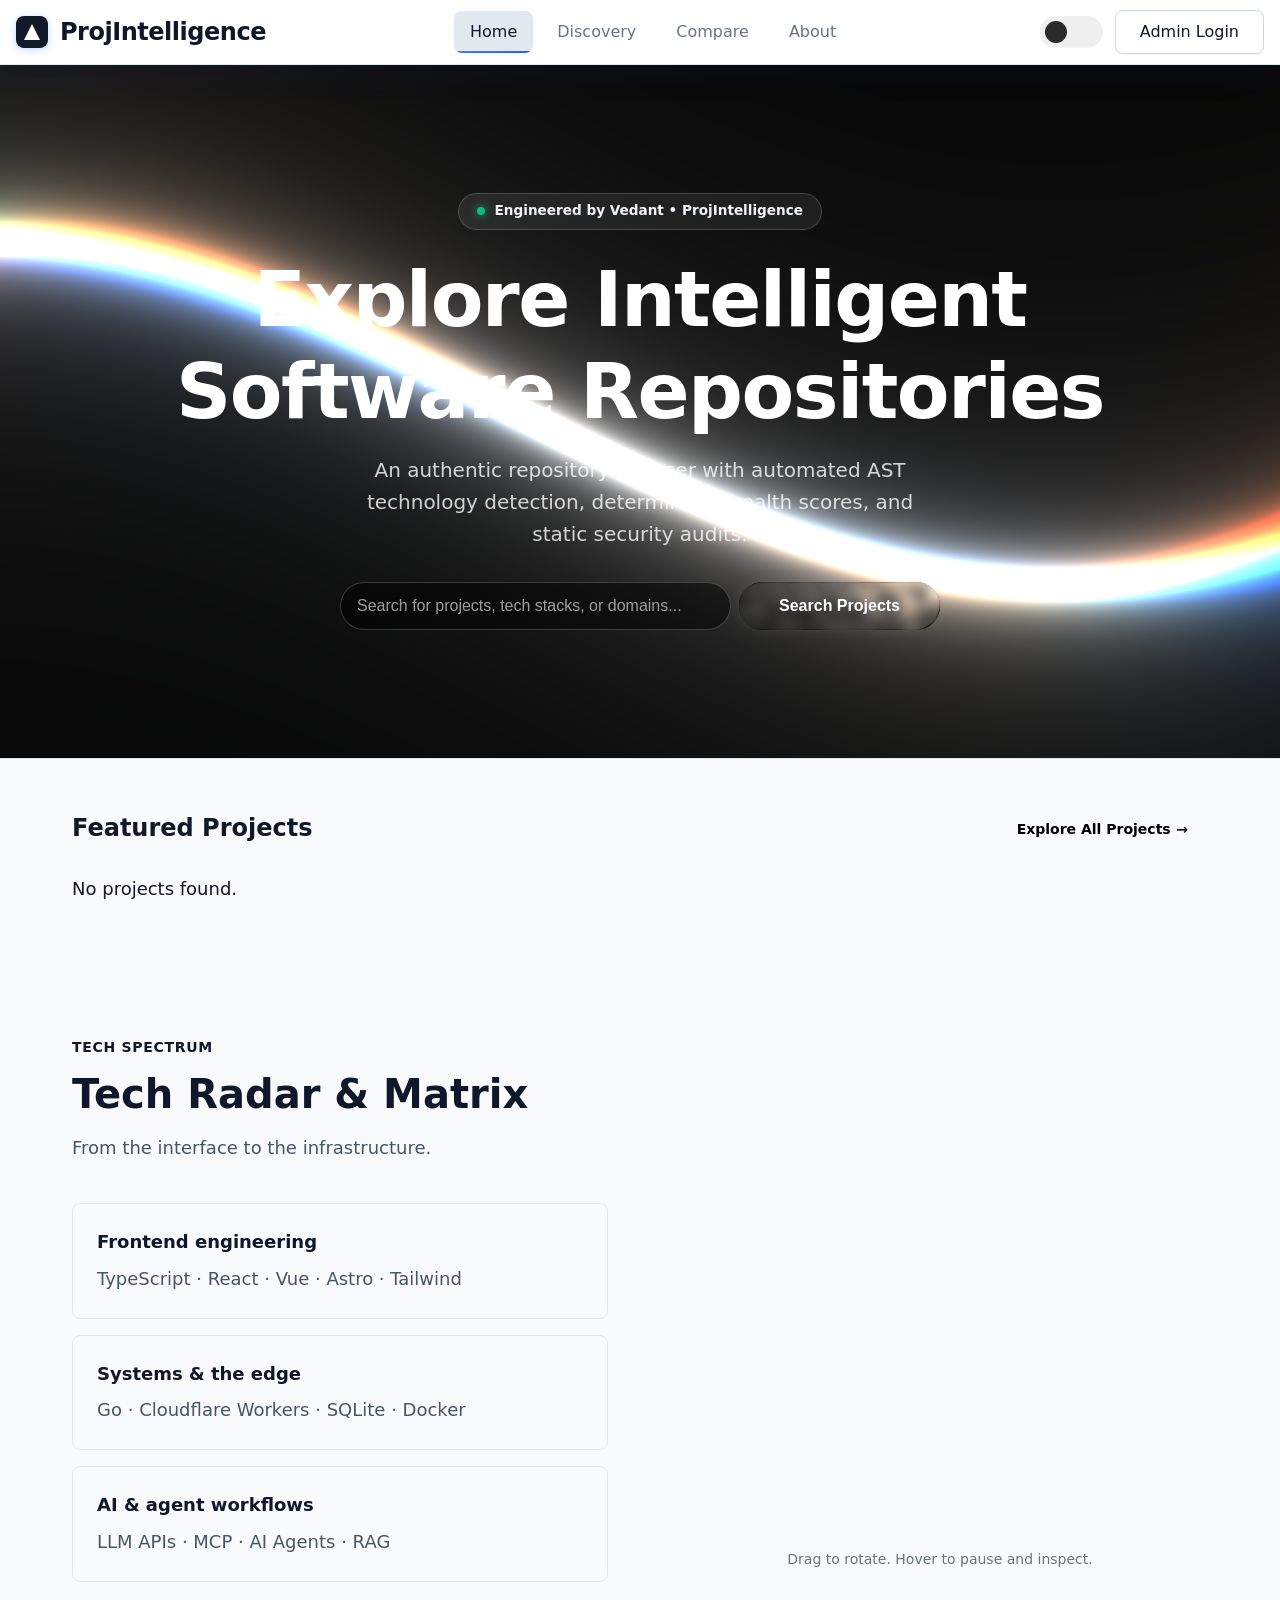
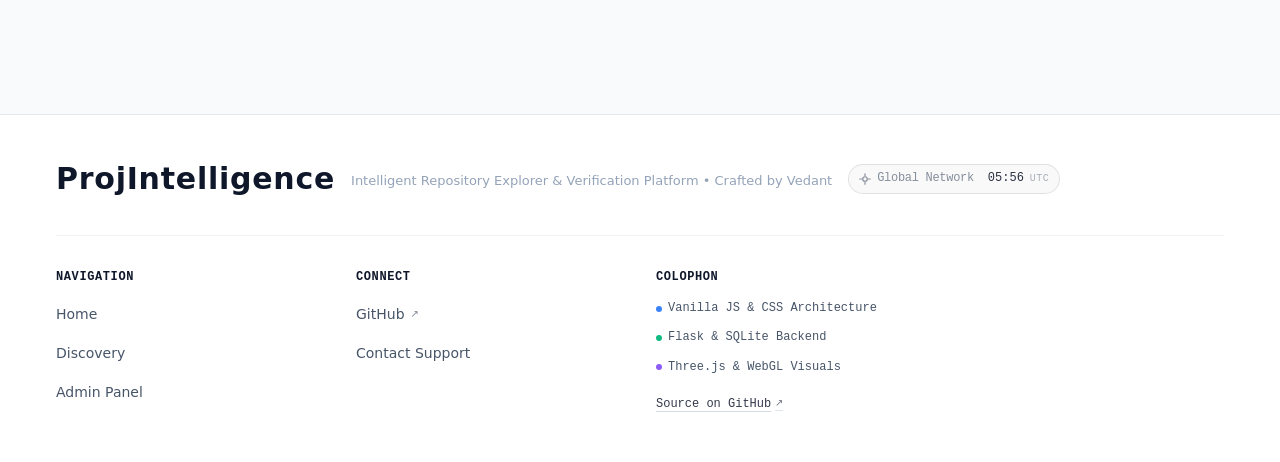
==== commit 744ec937: "Configure production deployment for Render" ====
--- a/frontend/index.html
+++ b/frontend/index.html
@@ -3,8 +3,18 @@
 <head>
   <meta charset="UTF-8">
   <meta name="viewport" content="width=device-width, initial-scale=1.0">
-  <title>Student Project Intelligence Platform</title>
-  <link rel="icon" type="image/svg+xml" href="data:image/svg+xml,<svg xmlns='http://www.w3.org/2000/svg' viewBox='0 0 100 100'><text y='.9em' font-size='90'>🎓</text></svg>">
+  <title>ProjIntelligence - Intelligent Repository Explorer & Code Verification</title>
+  <link rel="icon" type="image/svg+xml" href="data:image/svg+xml,<svg xmlns='http://www.w3.org/2000/svg' viewBox='0 0 100 100'><text y='.9em' font-size='90'>⚡</text></svg>">
+  <script>
+    (function() {
+      try {
+        var t = localStorage.getItem('theme');
+        if (t) { try { t = JSON.parse(t); } catch(e) {} }
+        if (!t && window.matchMedia && window.matchMedia('(prefers-color-scheme: dark)').matches) t = 'dark';
+        document.documentElement.setAttribute('data-theme', t === 'dark' ? 'dark' : 'light');
+      } catch (e) {}
+    })();
+  </script>
   
   <link rel="stylesheet" href="css/variables.css">
   <link rel="stylesheet" href="css/base.css">
@@ -186,11 +196,12 @@
           <rect width="32" height="32" rx="8" fill="var(--primary-500)"/>
           <path d="M16 8L8 24H24L16 8Z" fill="white"/>
         </svg>
-        <h1 class="header__title">Project Intelligence</h1>
+        <h1 class="header__title">ProjIntelligence</h1>
       </div>
       <nav class="header__nav">
         <a href="index.html" class="nav-link nav-link--active">Home</a>
         <a href="projects.html" class="nav-link">Discovery</a>
+        <a href="compare.html" class="nav-link">Compare</a>
         <a href="about.html" class="nav-link">About</a>
       </nav>
       <div class="header__actions">
@@ -217,8 +228,12 @@
     <section class="hero" id="heroSection">
       <canvas id="heroCanvas" class="hero__canvas"></canvas>
       <div class="container relative z-10">
-        <h2 class="hero__title">Discover Student Innovations</h2>
-        <p class="hero__subtitle">Find, analyze, and verify computer science projects built by students across various domains and technologies.</p>
+        <div style="display: inline-flex; align-items: center; gap: 0.6rem; background: rgba(255,255,255,0.08); border: 1px solid rgba(255,255,255,0.18); padding: 0.4rem 1.1rem; border-radius: 99px; margin-bottom: 1.5rem; font-size: 0.85rem; font-weight: 600; color: #f1f5f9; backdrop-filter: blur(12px);">
+          <span style="width: 8px; height: 8px; border-radius: 50%; background: #10b981; box-shadow: 0 0 10px #10b981;"></span>
+          <span>Engineered by Vedant • ProjIntelligence</span>
+        </div>
+        <h2 class="hero__title">Explore Intelligent Software Repositories</h2>
+        <p class="hero__subtitle">An authentic repository browser with automated AST technology detection, deterministic health scores, and static security audits.</p>
         
         <form class="hero__search" action="projects.html" method="GET">
           <input type="search" name="q" class="hero__search-input" placeholder="Search for projects, tech stacks, or domains..." required>
@@ -306,6 +321,7 @@
   </main>
 
   <script src="js/utils.js"></script>
+  <script src="js/theme.js"></script>
   <script src="js/api.js"></script>
   <script src="js/components.js"></script>
   <script src="js/three.min.js"></script>
@@ -429,43 +445,17 @@
       }
       
       // Theme toggle setup
-      const themeToggle = document.getElementById('themeToggle');
-      const isDark = localStorage.getItem('theme') === 'dark';
-      if (isDark) {
-        document.documentElement.setAttribute('data-theme', 'dark');
-        themeToggle.checked = true;
-      } else {
-        themeToggle.checked = false;
+      if (window.ProjTheme) {
+        window.ProjTheme.init();
       }
-      themeToggle.addEventListener('change', (e) => {
-        const nextTheme = e.target.checked ? 'dark' : 'light';
-        if (e.target.checked) {
-          document.documentElement.setAttribute('data-theme', 'dark');
-          localStorage.setItem('theme', 'dark');
-        } else {
-          document.documentElement.removeAttribute('data-theme');
-          localStorage.setItem('theme', 'light');
-        }
-        
-        // Update TagCanvas Color
+
+      window.addEventListener('themechange', (e) => {
+        const nextTheme = e.detail ? e.detail.theme : 'light';
         try {
           const tcColor = nextTheme === 'dark' ? '#ffffff' : '#0F172A';
           TagCanvas.Update('techCloudCanvas');
           TagCanvas.SetSpeed('techCloudCanvas', [0.1, -0.1]);
-          // To update color we must restart it or update options
-          TagCanvas.Start('techCloudCanvas', 'techTags', {
-            imageMode: 'image',
-            imageScale: 1.5,
-            imagePadding: 4,
-            shape: 'sphere',
-            outlineColour: 'transparent',
-            reverse: true,
-            depth: 0.8,
-            maxSpeed: 0.05,
-            initial: [0.1, -0.1],
-            tooltip: 'native'
-          });
-        } catch(err) {}
+        } catch (_) {}
       });
 
       // Load Featured Projects
@@ -494,6 +484,7 @@
           <a href="/" class="footer-brand" aria-label="Home">
             <span class="footer-brand-text">ProjIntelligence</span>
           </a>
+          <p style="font-size: 0.8125rem; color: var(--text-tertiary); margin: 0.35rem 0 0 0;">Intelligent Repository Explorer & Verification Platform • Crafted by Vedant</p>
           <div class="footer-status">
             <div class="status-badge">
               <svg class="status-icon" viewBox="0 0 16 16" fill="none" stroke="currentColor" stroke-width="1.6" stroke-linecap="round" stroke-linejoin="round" aria-hidden="true">
--- a/frontend/css/dashboard.css
+++ b/frontend/css/dashboard.css
@@ -280,6 +280,7 @@
   margin-top: var(--space-4);
   padding-top: var(--space-4);
   border-top: 1px solid var(--gray-200);
+  flex-wrap: wrap;
 }
 
 .project-card__stat {
@@ -288,6 +289,21 @@
   gap: var(--space-2);
   font-size: var(--text-sm);
   color: var(--gray-600);
+}
+
+.project-card__status {
+  display: flex;
+  align-items: center;
+}
+
+.project-card__action {
+  margin-left: auto;
+}
+
+.btn--disabled {
+  opacity: 0.5;
+  pointer-events: none;
+  cursor: not-allowed;
 }
 
 .project-card__tags {
@@ -399,6 +415,15 @@
 }
 
 /* ===== RESPONSIVE DESIGN ===== */
+
+/* Large tablets and below */
+@media (max-width: 1024px) {
+  .projects-grid {
+    grid-template-columns: repeat(auto-fill, minmax(280px, 1fr));
+  }
+}
+
+/* Tablets */
 @media (max-width: 768px) {
   .header__title {
     font-size: var(--text-lg);
@@ -423,6 +448,135 @@
   .footer__content {
     flex-direction: column;
     text-align: center;
+  }
+  
+  /* Responsive project card footer - wrap to two rows */
+  .project-card__meta {
+    gap: var(--space-3);
+  }
+  
+  .project-card__stat {
+    font-size: var(--text-xs);
+  }
+  
+  /* Keep status and button on same line */
+  .project-card__status {
+    margin-left: auto;
+  }
+  
+  /* When it wraps, button takes full width of new row */
+  .project-card__action {
+    flex: 1 1 100%;
+    margin-left: 0;
+    min-width: 140px;
+  }
+}
+
+/* Mobile phones */
+@media (max-width: 480px) {
+  .header__container {
+    padding: 0 var(--space-3);
+  }
+  
+  .header__brand {
+    gap: var(--space-2);
+  }
+  
+  .header__title {
+    font-size: var(--text-base);
+  }
+  
+  .btn--secondary {
+    font-size: var(--text-xs);
+    padding: 0 var(--space-3);
+  }
+  
+  .projects-grid {
+    gap: var(--space-4);
+  }
+  
+  .project-card {
+    padding: var(--space-4);
+  }
+  
+  .project-card__title {
+    font-size: var(--text-base);
+  }
+  
+  .project-card__description {
+    font-size: var(--text-xs);
+  }
+  
+  .project-card__meta {
+    gap: var(--space-2);
+  }
+  
+  .project-card__stat {
+    font-size: 0.6875rem;
+    gap: var(--space-1);
+  }
+  
+  .project-card__stat svg {
+    width: 14px;
+    height: 14px;
+  }
+  
+  .badge {
+    font-size: 0.625rem;
+    padding: var(--space-1) var(--space-2);
+  }
+  
+  /* Full width button on mobile */
+  .project-card__action {
+    width: 100%;
+    flex: 1 1 100%;
+    text-align: center;
+  }
+  
+  .btn--primary {
+    font-size: var(--text-xs);
+    height: 36px;
+    padding: 0 var(--space-3);
+  }
+  
+  .pagination {
+    gap: var(--space-1);
+  }
+  
+  .pagination__page {
+    width: 36px;
+    height: 36px;
+    font-size: var(--text-xs);
+  }
+  
+  .pagination__btn {
+    font-size: var(--text-xs);
+    padding: var(--space-2) var(--space-3);
+  }
+}
+
+/* Small mobile phones */
+@media (max-width: 360px) {
+  /* Stack everything vertically */
+  .project-card__meta {
+    flex-direction: column;
+    align-items: stretch;
+    gap: var(--space-3);
+  }
+  
+  .project-card__stat,
+  .project-card__status {
+    width: 100%;
+    justify-content: flex-start;
+  }
+  
+  .project-card__status {
+    margin-left: 0;
+  }
+  
+  .project-card__action {
+    width: 100%;
+    margin-left: 0;
   }
 }
 /* ===== GLASS MORPHISM EFFECTS ===== */
@@ -683,7 +837,79 @@
   border-color: var(--gray-700);
 }
 
+[data-theme="dark"] .project-card__meta {
+  border-top-color: var(--gray-700);
+}
+
 [data-theme="dark"] .stat-card {
   background: var(--gray-800);
   border-color: var(--gray-700);
+}
+
+/* ==========================================================================
+   Executive Engineering Audit Report - Print & PDF Export Styles
+   ========================================================================== */
+@media print {
+  body {
+    background: #ffffff !important;
+    color: #111827 !important;
+    font-size: 11pt !important;
+  }
+
+  /* Hide interactive, navigational, and canvas elements */
+  nav,
+  .navbar,
+  .repo-actions,
+  .repo-tabs,
+  .repo-header__back,
+  #projectBackBtn,
+  #exportReportBtn,
+  #copyUrlBtn,
+  #downloadBtn,
+  #githubBtn,
+  .footer,
+  footer,
+  #threeCanvas,
+  #three-canvas,
+  .theme-toggle {
+    display: none !important;
+  }
+
+  /* Show only the project header and audit content */
+  .repo-header {
+    border-bottom: 2px solid #3b82f6 !important;
+    margin-bottom: 1.5rem !important;
+    padding-bottom: 1rem !important;
+  }
+
+  .repo-title {
+    font-size: 20pt !important;
+    color: #0f172a !important;
+  }
+
+  .repo-description {
+    font-size: 11pt !important;
+    color: #475569 !important;
+  }
+
+  /* Ensure audit tab is fully visible and nicely arranged */
+  #tab-audit {
+    display: block !important;
+  }
+
+  /* Avoid page breaks inside audit cards */
+  .tab-pane > div,
+  .audit-card,
+  div[style*="border-radius"] {
+    break-inside: avoid !important;
+    page-break-inside: avoid !important;
+    box-shadow: none !important;
+    border: 1px solid #cbd5e1 !important;
+    background: #ffffff !important;
+  }
+
+  @page {
+    margin: 1.5cm;
+    size: A4 portrait;
+  }
 }
--- a/frontend/css/theme.css
+++ b/frontend/css/theme.css
@@ -4,6 +4,7 @@
    ============================================================================= */
 
 /* Light Theme (Default) */
+:root,
 :root[data-theme="light"] {
   /* Primary Colors */
   --bg-primary: #FFFFFF;
@@ -65,11 +66,27 @@
   --theme-icon: '☀️';
 }
 
-/* Smooth theme transitions */
-* {
-  transition: background-color 0.3s ease, 
-              border-color 0.3s ease, 
-              color 0.3s ease;
+/* Smooth theme transitions (Targeted for high performance) */
+body,
+header,
+.header,
+.card,
+.stat-card,
+.project-card,
+.selector-card,
+.compare-table,
+.github-readme-card,
+.quick-terminal-card,
+.audit-overview-card,
+.nav-link,
+.btn,
+input,
+select,
+textarea {
+  transition: background-color 0.25s ease, 
+              border-color 0.25s ease, 
+              color 0.25s ease,
+              box-shadow 0.25s ease;
 }
 
 /* Apply theme colors to body */
@@ -411,4 +428,69 @@
 
 .theme-checkbox:checked {
   background-position: 100%;
+}
+
+/* =============================================================================
+   HOW TO RUN, FEATURES & COMPARE DARK THEME ENHANCEMENTS
+   ============================================================================= */
+
+:root[data-theme="dark"] .quick-terminal-card {
+  background: #0d1117;
+  border-color: #30363d;
+}
+
+:root[data-theme="dark"] .terminal-snippet {
+  background: #0d1117;
+  color: #58a6ff;
+  border-color: #30363d;
+}
+
+:root[data-theme="dark"] .step-card,
+:root[data-theme="dark"] .feature-card,
+:root[data-theme="dark"] .project-side-card,
+:root[data-theme="dark"] .selector-card {
+  background: var(--card-bg);
+  border-color: var(--border-light);
+}
+
+:root[data-theme="dark"] .dep-badge {
+  background: #1e293b;
+  border-color: #334155;
+  color: #f1f5f9;
+}
+
+:root[data-theme="dark"] .spec-item {
+  background: #0f172a;
+  border-color: #334155;
+}
+
+:root[data-theme="dark"] .github-readme-card {
+  background: #0f172a;
+  border-color: #334155;
+}
+
+:root[data-theme="dark"] .github-readme-header {
+  background: #1e293b;
+  border-bottom-color: #334155;
+  color: #f1f5f9;
+}
+
+:root[data-theme="dark"] .github-file-desc-cell {
+  color: #94a3b8;
+}
+
+:root[data-theme="dark"] .compare-table {
+  background: var(--card-bg);
+  border-color: var(--border-light);
+}
+
+:root[data-theme="dark"] .compare-table th {
+  background: #161b22;
+  border-color: var(--border-light);
+  color: #cbd5e1;
+}
+
+:root[data-theme="dark"] .compare-table td {
+  border-color: var(--border-light);
+  color: #f1f5f9;
 }
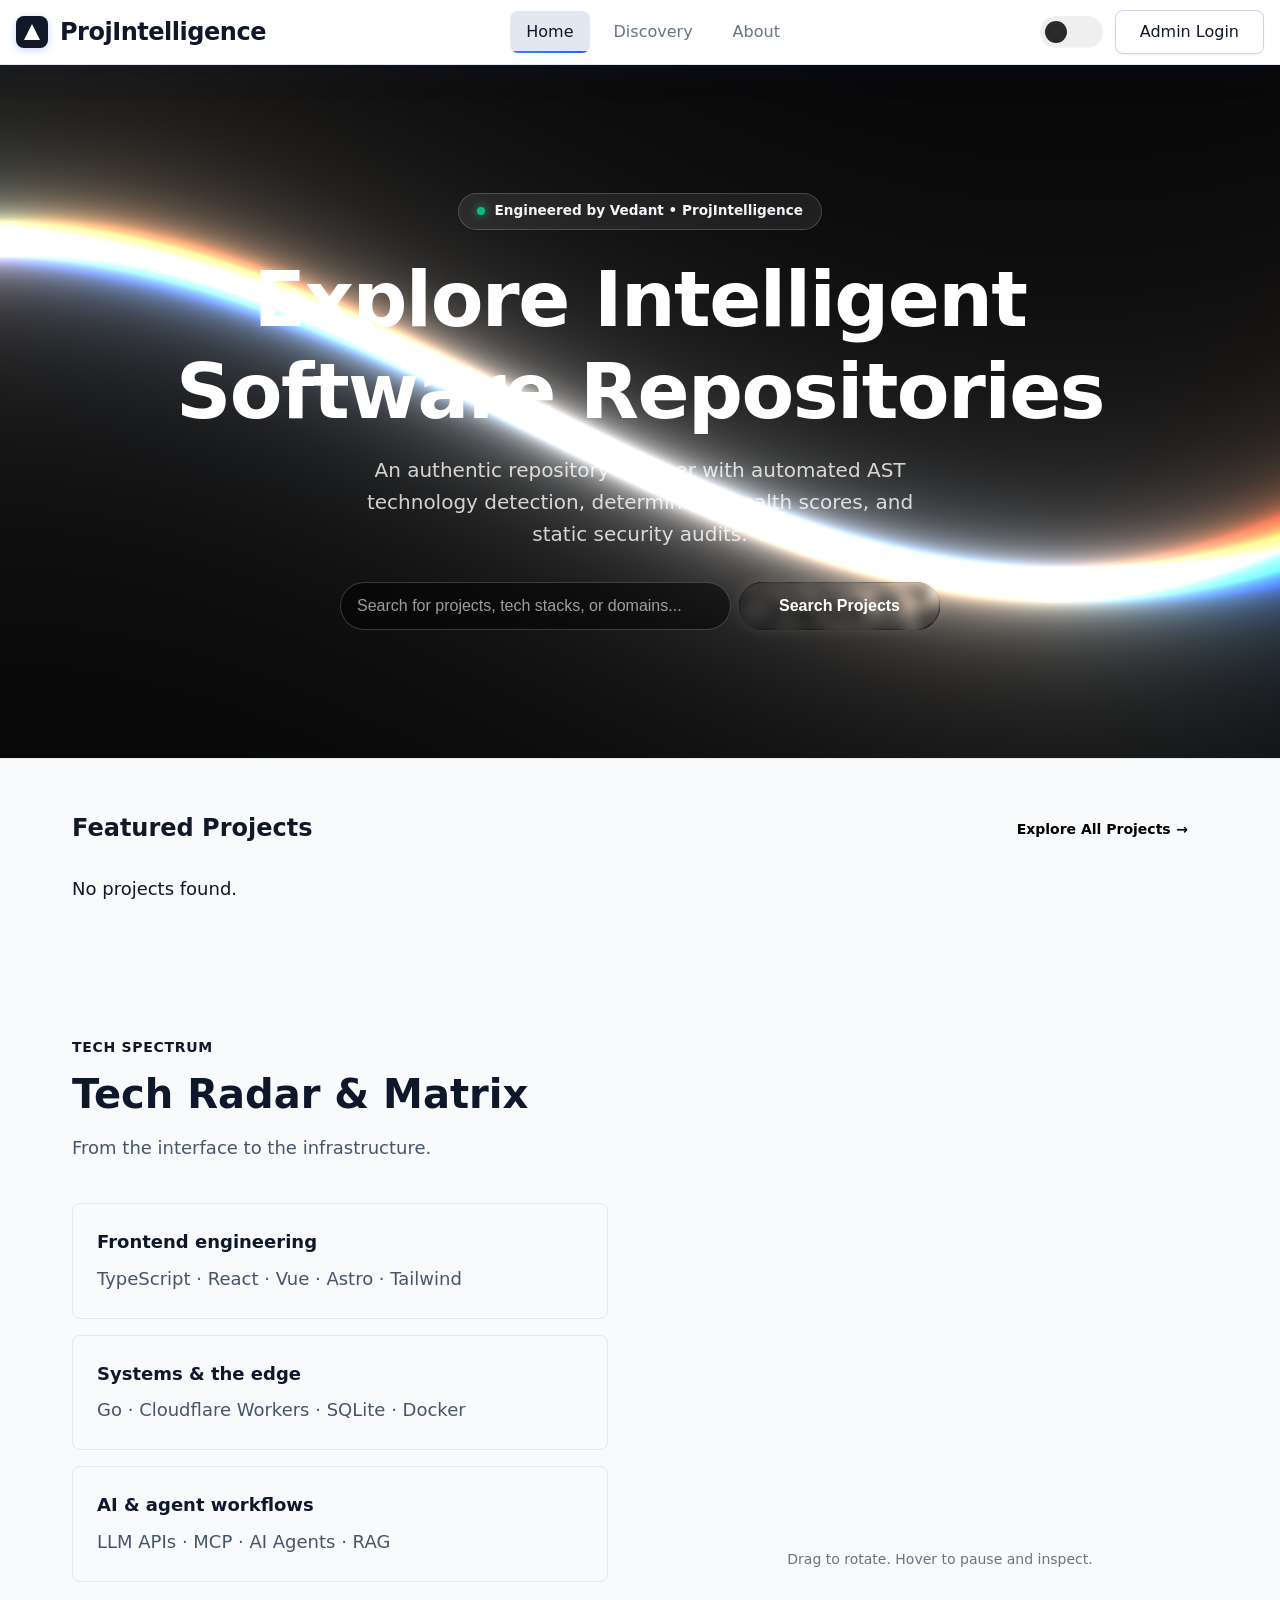
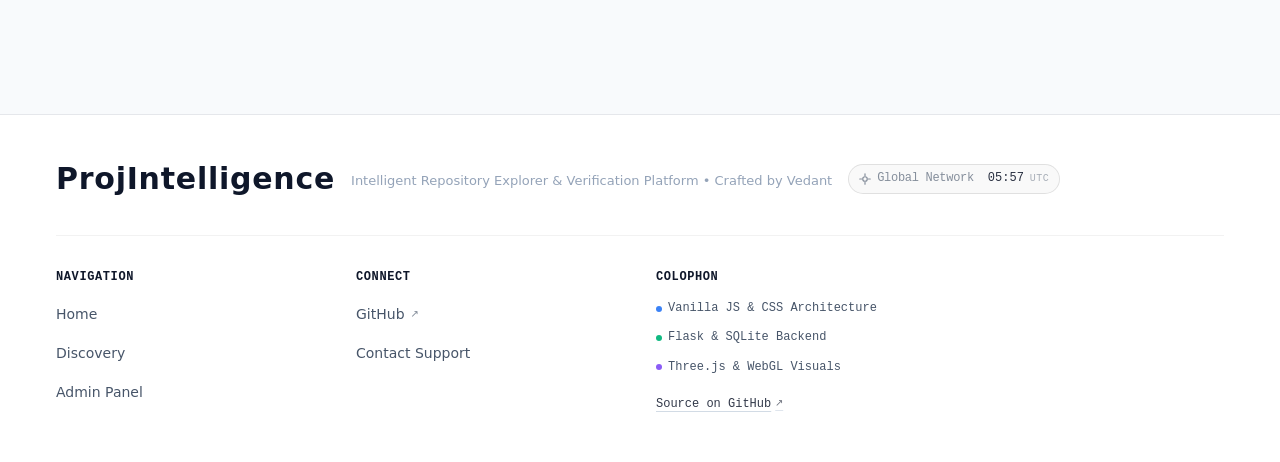
==== commit 5ed26ec0: "Remove Compare section and links across the platform" ====
--- a/frontend/index.html
+++ b/frontend/index.html
@@ -201,7 +201,6 @@
       <nav class="header__nav">
         <a href="index.html" class="nav-link nav-link--active">Home</a>
         <a href="projects.html" class="nav-link">Discovery</a>
-        <a href="compare.html" class="nav-link">Compare</a>
         <a href="about.html" class="nav-link">About</a>
       </nav>
       <div class="header__actions">
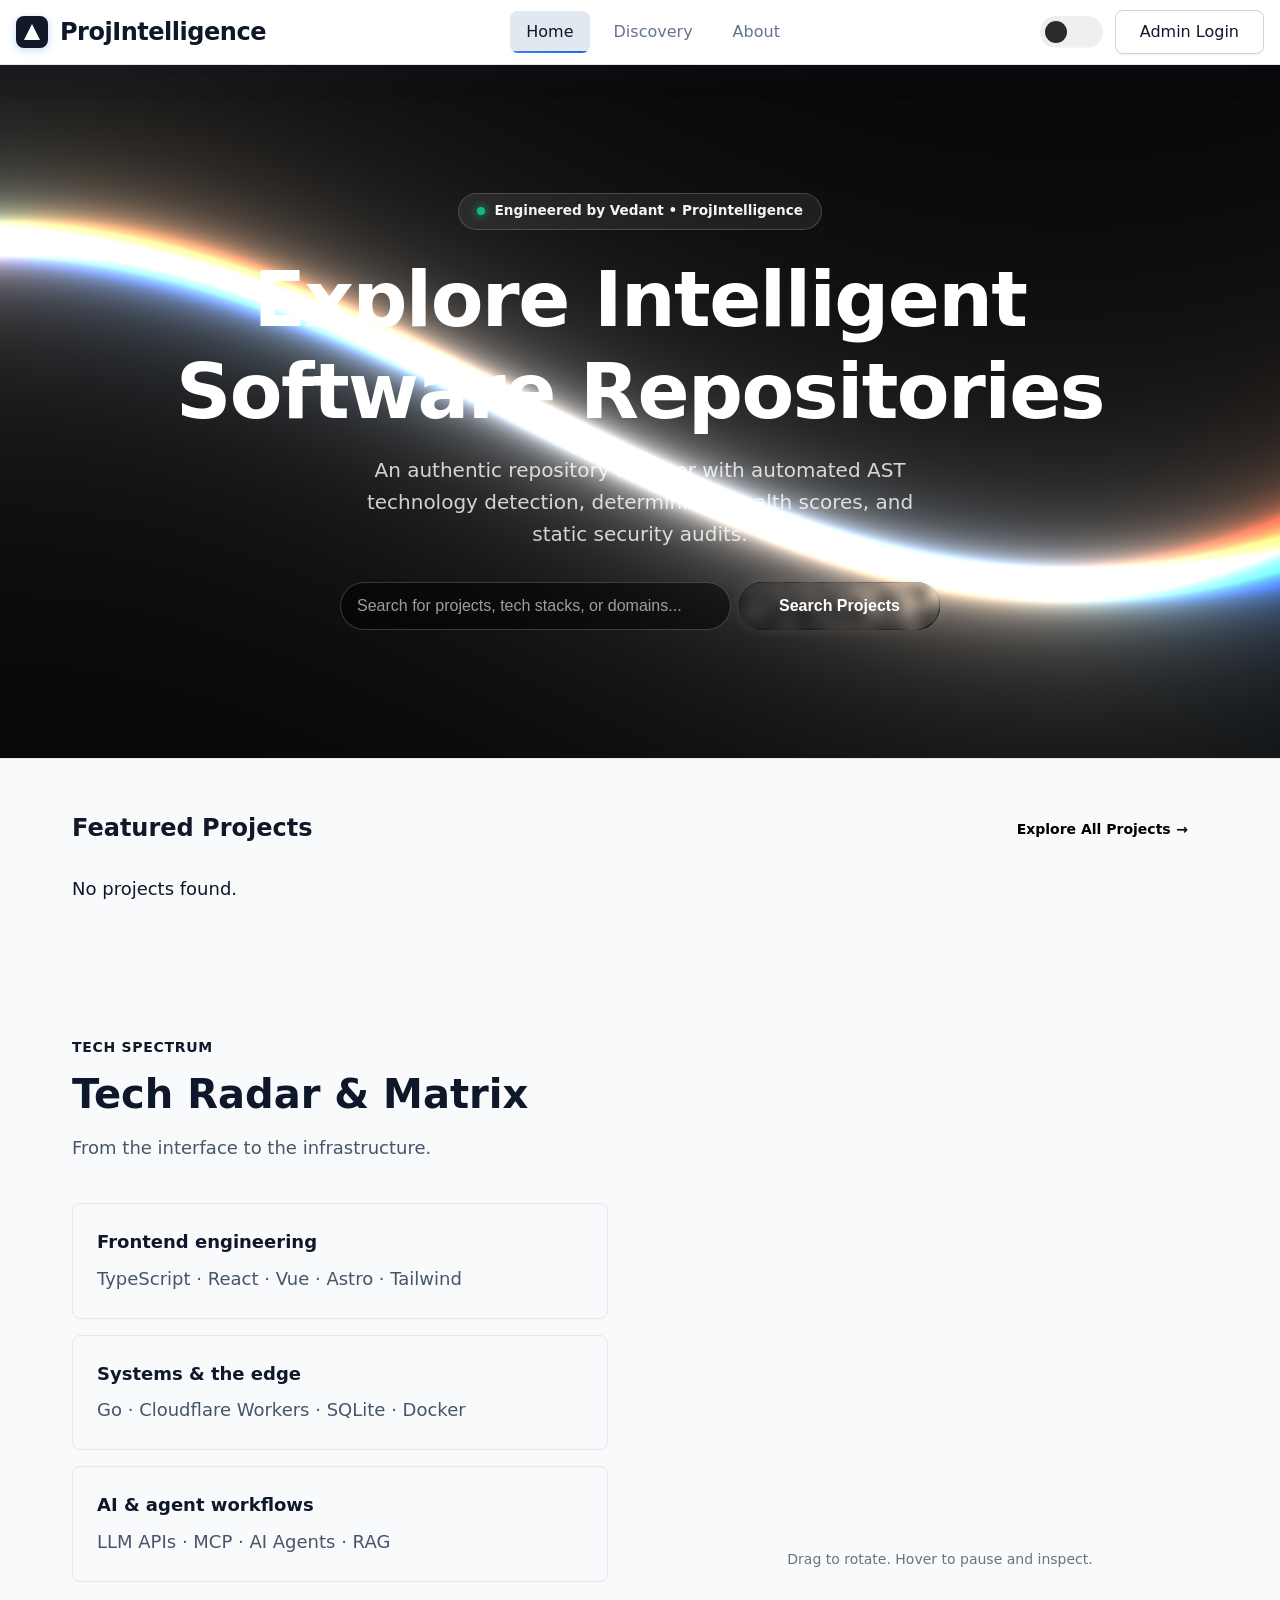
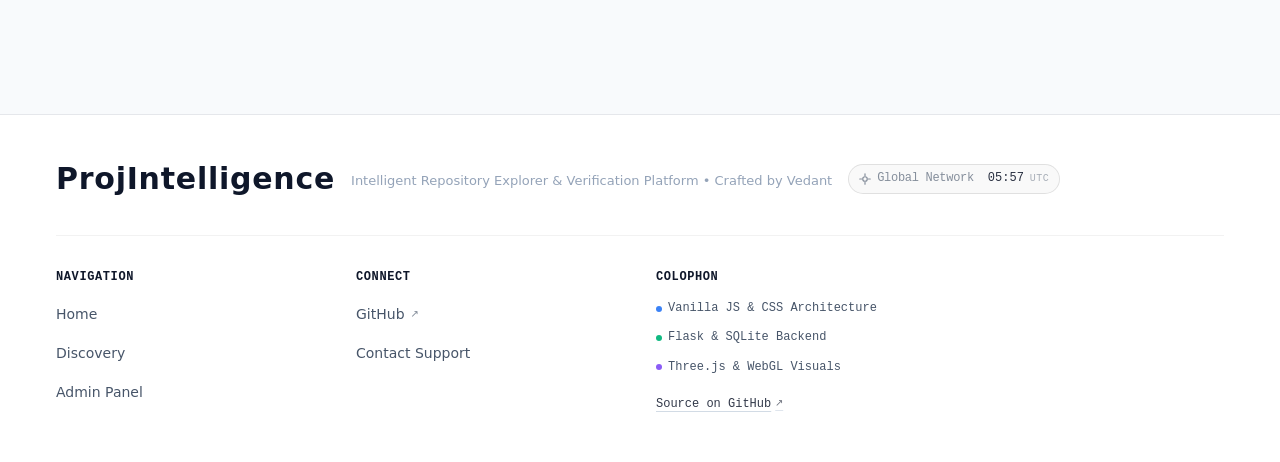
==== commit 390bdc88: "Fix dark theme card and filter backgrounds, resolve security warnings, add brand cyber-prism custom " ====
--- a/frontend/index.html
+++ b/frontend/index.html
@@ -325,6 +325,7 @@
   <script src="js/components.js"></script>
   <script src="js/three.min.js"></script>
   <script src="js/tagcanvas.min.js"></script>
+  <script src="js/cursor.js" defer></script>
   <script>
     function initHeroShader() {
       const canvas = document.getElementById('heroCanvas');
--- a/frontend/css/dashboard.css
+++ b/frontend/css/dashboard.css
@@ -827,23 +827,49 @@
 }
 
 [data-theme="dark"] .search-input {
-  background: var(--gray-800);
-  color: var(--gray-100);
-  border-color: var(--gray-700);
+  background: #0F172A;
+  color: #F8FAFC;
+  border-color: #334155;
 }
 
 [data-theme="dark"] .project-card {
-  background: var(--gray-800);
-  border-color: var(--gray-700);
+  background: #1E293B !important;
+  border-color: #334155 !important;
+  box-shadow: 0 4px 16px rgba(0, 0, 0, 0.4) !important;
+}
+
+[data-theme="dark"] .project-card:hover {
+  background: #24344D !important;
+  border-color: #38BDF8 !important;
+}
+
+[data-theme="dark"] .project-card__title {
+  color: #F8FAFC !important;
+}
+
+[data-theme="dark"] .project-card__description {
+  color: #94A3B8 !important;
 }
 
 [data-theme="dark"] .project-card__meta {
-  border-top-color: var(--gray-700);
+  border-top-color: #334155 !important;
+}
+
+[data-theme="dark"] .project-card__stat {
+  color: #94A3B8 !important;
 }
 
 [data-theme="dark"] .stat-card {
-  background: var(--gray-800);
-  border-color: var(--gray-700);
+  background: #1E293B !important;
+  border-color: #334155 !important;
+}
+
+[data-theme="dark"] .stat-card__value {
+  color: #F8FAFC !important;
+}
+
+[data-theme="dark"] .stat-card__label {
+  color: #94A3B8 !important;
 }
 
 /* ==========================================================================
--- a/frontend/css/theme.css
+++ b/frontend/css/theme.css
@@ -62,8 +62,51 @@
   --shadow-md: 0 4px 6px -1px rgba(0, 0, 0, 0.4);
   --shadow-lg: 0 10px 15px -3px rgba(0, 0, 0, 0.5);
   
+  /* Gray palette in dark mode - high contrast dark surface tokens */
+  --gray-50: #0F172A;
+  --gray-100: #1E293B;
+  --gray-200: #334155;
+  --gray-300: #475569;
+  --gray-400: #64748B;
+  --gray-500: #94A3B8;
+  --gray-600: #CBD5E1;
+  --gray-700: #334155;
+  --gray-800: #1E293B;
+  --gray-900: #0F172A;
+  
+  --primary-50: #0F172A;
+  --primary-100: #1E293B;
+  --primary-200: #334155;
+  --primary-300: #60A5FA;
+  --primary-400: #38BDF8;
+  --primary-500: #2563EB;
+  --primary-600: #1D4ED8;
+  
   /* Theme Toggle Icon */
   --theme-icon: '☀️';
+}
+
+/* Breadcrumbs High-Contrast Theme Rules */
+.repo-breadcrumbs {
+  color: var(--text-tertiary) !important;
+}
+.repo-breadcrumbs a {
+  color: var(--text-secondary) !important;
+}
+.repo-breadcrumbs a:hover {
+  color: var(--text-primary) !important;
+}
+.github-breadcrumbs {
+  color: var(--text-primary) !important;
+}
+.github-breadcrumbs .crumb-link {
+  color: var(--text-secondary) !important;
+}
+.github-breadcrumbs .crumb-link:hover {
+  color: var(--text-primary) !important;
+}
+.github-breadcrumbs .crumb-divider {
+  color: var(--text-tertiary) !important;
 }
 
 /* Smooth theme transitions (Targeted for high performance) */
@@ -493,4 +536,100 @@
 :root[data-theme="dark"] .compare-table td {
   border-color: var(--border-light);
   color: #f1f5f9;
+}
+
+/* =============================================================================
+   DARK MODE PROJECT CARDS & FILTER PANEL (REAL MODERN SLATE PALETTE)
+   ============================================================================= */
+:root[data-theme="dark"] .project-card,
+[data-theme="dark"] .project-card {
+  background: #1E293B !important;
+  border-color: #334155 !important;
+  box-shadow: 0 4px 16px rgba(0, 0, 0, 0.4) !important;
+}
+
+:root[data-theme="dark"] .project-card:hover,
+[data-theme="dark"] .project-card:hover {
+  background: #24344D !important;
+  border-color: #38BDF8 !important;
+  transform: translateY(-4px);
+  box-shadow: 0 12px 28px -4px rgba(0, 0, 0, 0.5), 0 0 0 1px rgba(56, 189, 248, 0.25) !important;
+}
+
+:root[data-theme="dark"] .project-card__title,
+[data-theme="dark"] .project-card__title {
+  color: #F8FAFC !important;
+}
+
+:root[data-theme="dark"] .project-card__description,
+[data-theme="dark"] .project-card__description {
+  color: #94A3B8 !important;
+}
+
+:root[data-theme="dark"] .project-card__meta,
+[data-theme="dark"] .project-card__meta {
+  border-top-color: #334155 !important;
+}
+
+:root[data-theme="dark"] .project-card__stat,
+[data-theme="dark"] .project-card__stat {
+  color: #94A3B8 !important;
+}
+
+:root[data-theme="dark"] .project-card__status,
+[data-theme="dark"] .project-card__status {
+  color: #CBD5E1 !important;
+}
+
+:root[data-theme="dark"] .filter-panel,
+[data-theme="dark"] .filter-panel {
+  background: #1E293B !important;
+  border-color: #334155 !important;
+  box-shadow: 0 4px 16px rgba(0, 0, 0, 0.35) !important;
+}
+
+:root[data-theme="dark"] .filter-label,
+[data-theme="dark"] .filter-label {
+  color: #F8FAFC !important;
+}
+
+:root[data-theme="dark"] .filter-select,
+:root[data-theme="dark"] .search-input,
+[data-theme="dark"] .filter-select,
+[data-theme="dark"] .search-input {
+  background: #0F172A !important;
+  border-color: #334155 !important;
+  color: #F8FAFC !important;
+}
+
+:root[data-theme="dark"] .results-header,
+[data-theme="dark"] .results-header {
+  background: #1E293B !important;
+  border-color: #334155 !important;
+}
+
+:root[data-theme="dark"] .results-title,
+[data-theme="dark"] .results-title {
+  color: #F8FAFC !important;
+}
+
+:root[data-theme="dark"] .results-count,
+[data-theme="dark"] .results-count {
+  color: #94A3B8 !important;
+}
+
+:root[data-theme="dark"] .stat-card,
+[data-theme="dark"] .stat-card {
+  background: #1E293B !important;
+  border-color: #334155 !important;
+}
+
+:root[data-theme="dark"] .stat-card__value,
+[data-theme="dark"] .stat-card__value {
+  color: #F8FAFC !important;
+}
+
+:root[data-theme="dark"] .stat-card__label,
+[data-theme="dark"] .stat-card__label {
+  color: #94A3B8 !important;
 }
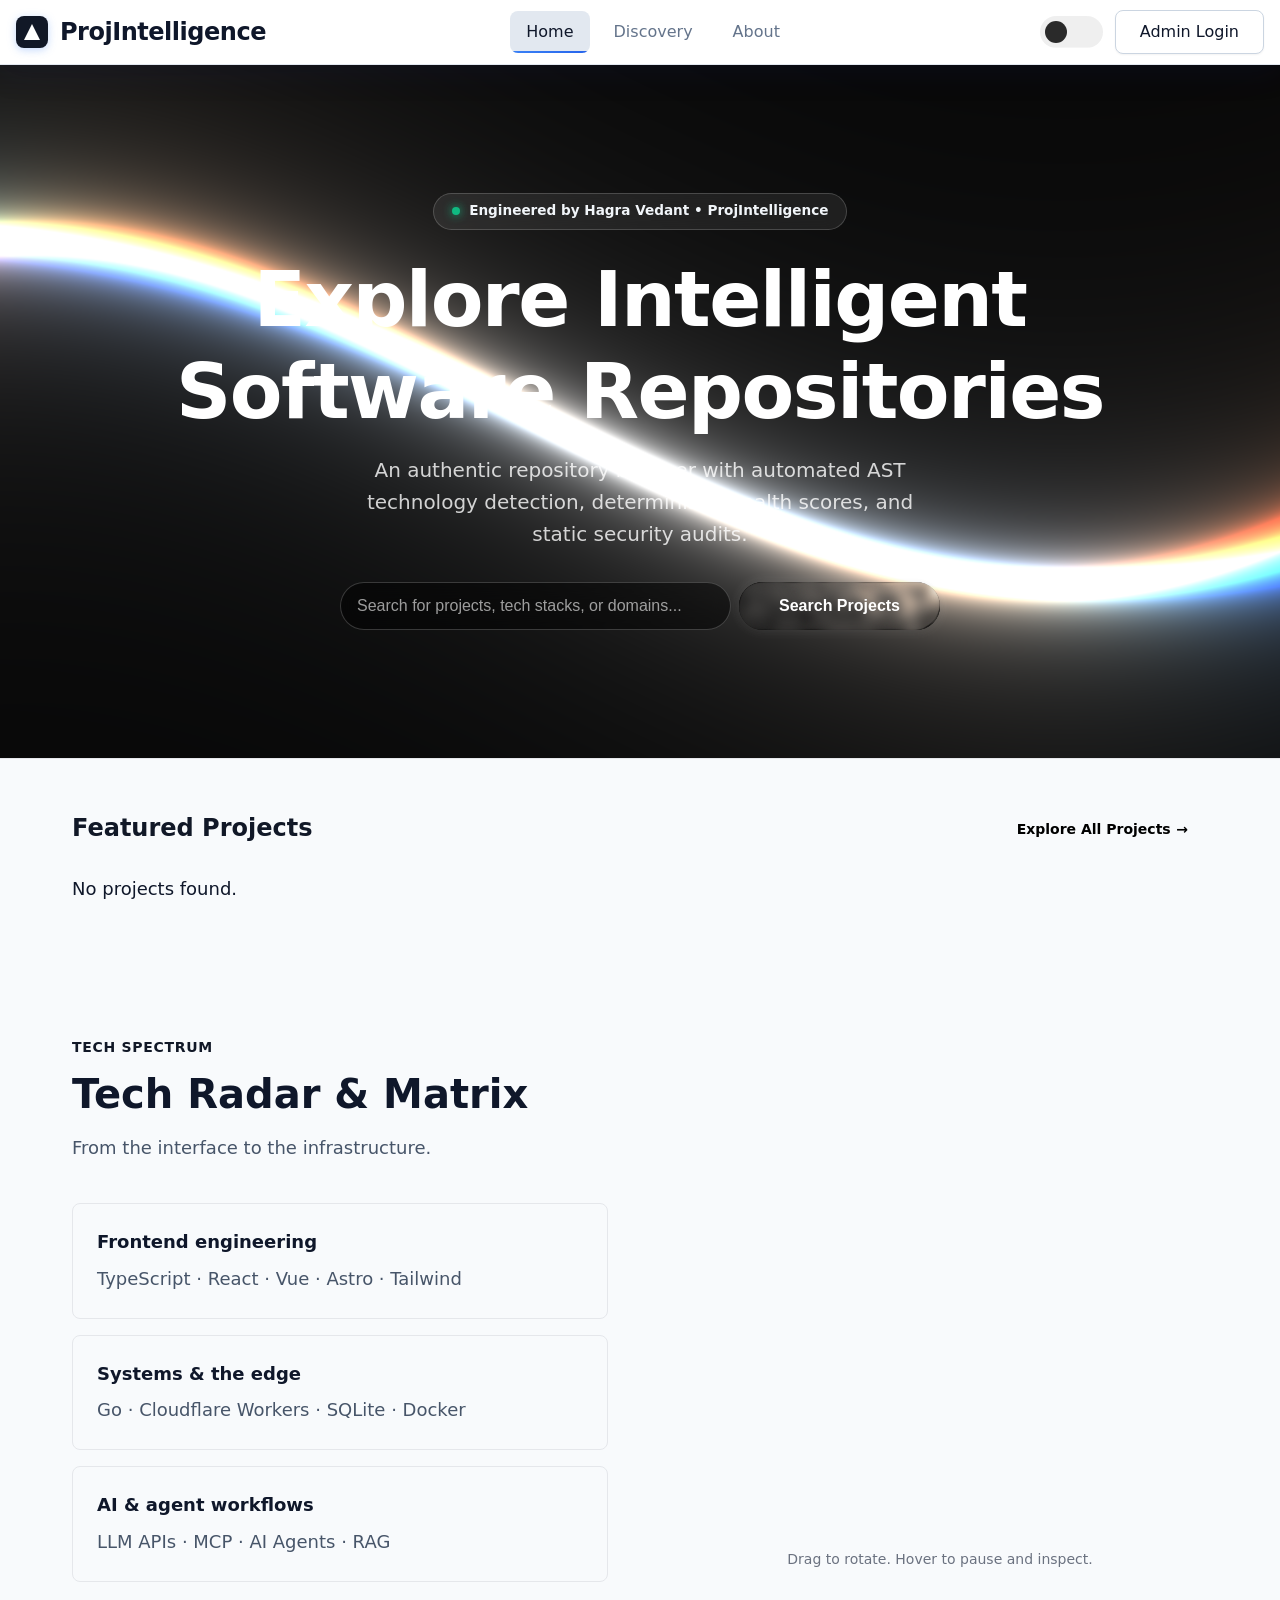
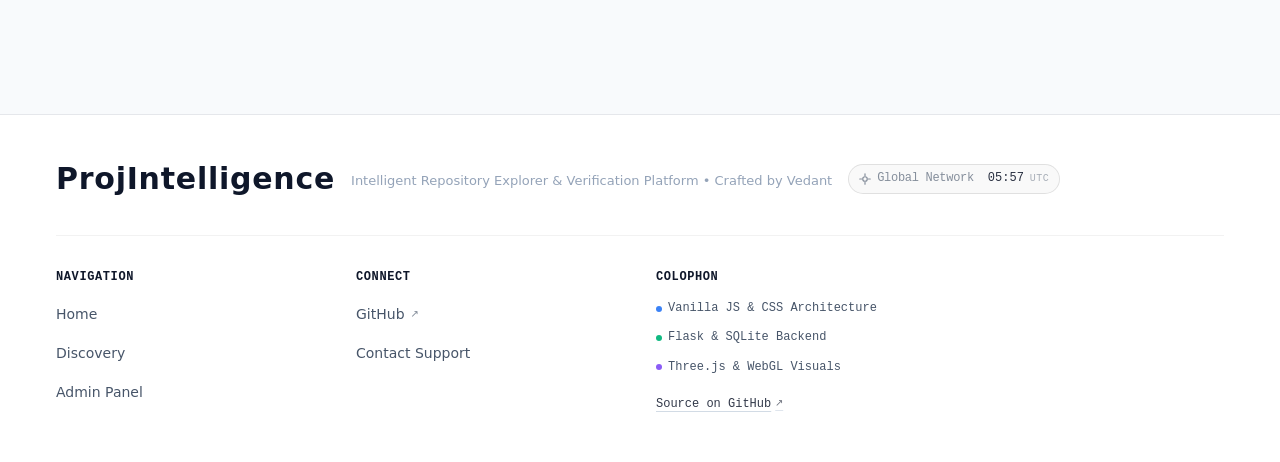
==== commit ccad7bd5: "Redesign cursor to minimalist ring and implement responsive mobile navigation with hamburger drawer" ====
--- a/frontend/index.html
+++ b/frontend/index.html
@@ -1,27 +1,29 @@
 <!DOCTYPE html>
 <html lang="en">
+
 <head>
   <meta charset="UTF-8">
   <meta name="viewport" content="width=device-width, initial-scale=1.0">
   <title>ProjIntelligence - Intelligent Repository Explorer & Code Verification</title>
-  <link rel="icon" type="image/svg+xml" href="data:image/svg+xml,<svg xmlns='http://www.w3.org/2000/svg' viewBox='0 0 100 100'><text y='.9em' font-size='90'>⚡</text></svg>">
+  <link rel="icon" type="image/svg+xml"
+    href="data:image/svg+xml,<svg xmlns='http://www.w3.org/2000/svg' viewBox='0 0 100 100'><text y='.9em' font-size='90'>⚡</text></svg>">
   <script>
-    (function() {
+    (function () {
       try {
         var t = localStorage.getItem('theme');
-        if (t) { try { t = JSON.parse(t); } catch(e) {} }
+        if (t) { try { t = JSON.parse(t); } catch (e) { } }
         if (!t && window.matchMedia && window.matchMedia('(prefers-color-scheme: dark)').matches) t = 'dark';
         document.documentElement.setAttribute('data-theme', t === 'dark' ? 'dark' : 'light');
-      } catch (e) {}
+      } catch (e) { }
     })();
   </script>
-  
+
   <link rel="stylesheet" href="css/variables.css">
   <link rel="stylesheet" href="css/base.css">
   <link rel="stylesheet" href="css/components.css">
   <link rel="stylesheet" href="css/dashboard.css">
   <link rel="stylesheet" href="css/theme.css">
-  
+
   <style>
     /* Home Page Specific Styles */
     .hero {
@@ -33,7 +35,7 @@
       overflow: hidden;
       background: #000;
     }
-    
+
     .hero__canvas {
       position: absolute;
       top: 0;
@@ -43,12 +45,12 @@
       z-index: 0;
       pointer-events: none;
     }
-    
+
     .hero .container {
       position: relative;
       z-index: 1;
     }
-    
+
     .hero__title {
       font-size: clamp(2.5rem, 6vw, 5.5rem);
       font-weight: 800;
@@ -56,16 +58,16 @@
       color: #fff !important;
       letter-spacing: -0.02em;
     }
-    
+
     .hero__subtitle {
       font-size: 1.25rem;
-      color: rgba(255,255,255,0.8) !important;
+      color: rgba(255, 255, 255, 0.8) !important;
       margin-bottom: var(--space-8);
       max-width: 600px;
       margin-left: auto;
       margin-right: auto;
     }
-    
+
     .hero__search {
       display: flex;
       max-width: 600px;
@@ -74,22 +76,22 @@
       position: relative;
       z-index: 2;
     }
-    
+
     .hero__search-input {
       flex: 1;
       padding: var(--space-3) var(--space-4);
-      border: 1px solid rgba(255,255,255,0.2);
-      background: rgba(0,0,0,0.5);
+      border: 1px solid rgba(255, 255, 255, 0.2);
+      background: rgba(0, 0, 0, 0.5);
       color: white;
       border-radius: var(--radius-full);
       font-size: 1rem;
       backdrop-filter: blur(10px);
     }
-    
+
     .hero__search-input::placeholder {
-      color: rgba(255,255,255,0.6);
-    }
-    
+      color: rgba(255, 255, 255, 0.6);
+    }
+
     /* Liquid Glass Button Styles */
     .liquid-btn {
       position: relative;
@@ -108,24 +110,34 @@
       background: transparent;
       outline: none;
     }
+
     .liquid-btn:hover {
       transform: scale(1.05);
     }
+
     .liquid-btn-bg {
       position: absolute;
-      top: 0; left: 0; right: 0; bottom: 0;
+      top: 0;
+      left: 0;
+      right: 0;
+      bottom: 0;
       border-radius: 99px;
       z-index: -2;
-      box-shadow: 0 0 6px rgba(0,0,0,0.03),0 2px 6px rgba(0,0,0,0.08),inset 3px 3px 0.5px -3px rgba(0,0,0,0.9),inset -3px -3px 0.5px -3px rgba(0,0,0,0.85),inset 1px 1px 1px -0.5px rgba(0,0,0,0.6),inset -1px -1px 1px -0.5px rgba(0,0,0,0.6),inset 0 0 6px 6px rgba(0,0,0,0.12),inset 0 0 2px 2px rgba(0,0,0,0.06),0 0 12px rgba(255,255,255,0.15);
-    }
+      box-shadow: 0 0 6px rgba(0, 0, 0, 0.03), 0 2px 6px rgba(0, 0, 0, 0.08), inset 3px 3px 0.5px -3px rgba(0, 0, 0, 0.9), inset -3px -3px 0.5px -3px rgba(0, 0, 0, 0.85), inset 1px 1px 1px -0.5px rgba(0, 0, 0, 0.6), inset -1px -1px 1px -0.5px rgba(0, 0, 0, 0.6), inset 0 0 6px 6px rgba(0, 0, 0, 0.12), inset 0 0 2px 2px rgba(0, 0, 0, 0.06), 0 0 12px rgba(255, 255, 255, 0.15);
+    }
+
     .liquid-btn-glass {
       position: absolute;
-      top: 0; left: 0; right: 0; bottom: 0;
+      top: 0;
+      left: 0;
+      right: 0;
+      bottom: 0;
       border-radius: 99px;
       z-index: -1;
       backdrop-filter: url("#container-glass");
       overflow: hidden;
     }
+
     .liquid-btn-text {
       position: relative;
       z-index: 10;
@@ -135,14 +147,16 @@
     .section-header {
       margin-bottom: var(--space-6);
     }
-    
+
     .section-title {
       font-size: 1.5rem;
       font-weight: bold;
       color: var(--gray-900);
     }
-    
-    [data-theme="dark"] .section-title { color: var(--white); }
+
+    [data-theme="dark"] .section-title {
+      color: var(--white);
+    }
 
     .featured-grid {
       display: grid;
@@ -150,14 +164,14 @@
       gap: var(--space-6);
       margin-bottom: var(--space-12);
     }
-    
+
     .category-grid {
       display: grid;
       grid-template-columns: repeat(4, 1fr);
       gap: var(--space-4);
       margin-bottom: var(--space-12);
     }
-    
+
     .category-card {
       background: var(--white);
       border: 1px solid var(--gray-200);
@@ -167,34 +181,66 @@
       cursor: pointer;
       transition: all var(--duration-200);
     }
-    
+
     .category-card:hover {
       border-color: var(--primary-500);
       transform: translateY(-2px);
       box-shadow: var(--shadow-md);
     }
-    
+
     [data-theme="dark"] .category-card {
       background: var(--gray-800);
       border-color: var(--gray-700);
     }
-    
+
     @media (max-width: 900px) {
-      .featured-grid { grid-template-columns: repeat(2, 1fr); }
-      .category-grid { grid-template-columns: repeat(2, 1fr); }
-    }
+      .featured-grid {
+        grid-template-columns: repeat(2, 1fr);
+      }
+
+      .category-grid {
+        grid-template-columns: repeat(2, 1fr);
+      }
+    }
+
     @media (max-width: 600px) {
-      .featured-grid, .category-grid { grid-template-columns: 1fr; }
+
+      .featured-grid,
+      .category-grid {
+        grid-template-columns: 1fr;
+      }
+
+      .hero {
+        padding: 4.5rem var(--space-4);
+      }
+
+      .hero__title {
+        font-size: clamp(1.85rem, 6vw, 3rem) !important;
+      }
+
+      .hero__search {
+        flex-direction: column;
+      }
+
+      .hero__search .liquid-btn {
+        width: 100%;
+        height: 44px;
+      }
+      .hero { padding: 4.5rem var(--space-4); }
+      .hero__title { font-size: clamp(1.85rem, 6vw, 3rem) !important; }
+      .hero__search { flex-direction: column; }
+      .hero__search .liquid-btn { width: 100%; height: 44px; }
     }
   </style>
 </head>
+
 <body>
   <header class="header">
     <div class="header__container">
       <div class="header__brand">
         <svg class="header__logo" width="32" height="32" viewBox="0 0 32 32" fill="none">
-          <rect width="32" height="32" rx="8" fill="var(--primary-500)"/>
-          <path d="M16 8L8 24H24L16 8Z" fill="white"/>
+          <rect width="32" height="32" rx="8" fill="var(--primary-500)" />
+          <path d="M16 8L8 24H24L16 8Z" fill="white" />
         </svg>
         <h1 class="header__title">ProjIntelligence</h1>
       </div>
@@ -206,9 +252,119 @@
       <div class="header__actions">
         <input type="checkbox" class="theme-checkbox" id="themeToggle" aria-label="Toggle theme">
         <a href="admin.html" class="btn btn--secondary" id="loginBtn">Admin Login</a>
+        <button class="header__hamburger" id="navToggle" type="button" aria-label="Open navigation menu"
+          aria-expanded="false" aria-controls="mobileNav">
+          <span class="header__hamburger-bar"></span>
+          <span class="header__hamburger-bar"></span>
+          <span class="header__hamburger-bar"></span>
+        </button>
+        <button class="header__hamburger" id="navToggle" type="button" aria-label="Open navigation menu" aria-expanded="false" aria-controls="mobileNav">
+          <span class="header__hamburger-bar"></span>
+          <span class="header__hamburger-bar"></span>
+          <span class="header__hamburger-bar"></span>
+        </button>
       </div>
     </div>
   </header>
+
+  <!-- Mobile Navigation Drawer -->
+  <div class="mobile-nav-backdrop" id="mobileNavBackdrop" aria-hidden="true"></div>
+  <nav class="mobile-nav" id="mobileNav" aria-label="Mobile Navigation" aria-hidden="true">
+    <div class="mobile-nav__content">
+      <div class="mobile-nav__links">
+        <a href="index.html" class="mobile-nav__link is-active">
+          <span class="mobile-nav__icon">
+            <svg width="20" height="20" viewBox="0 0 24 24" fill="none" stroke="currentColor" stroke-width="2"
+              stroke-linecap="round" stroke-linejoin="round">
+              <path d="M3 9l9-7 9 7v11a2 2 0 0 1-2 2H5a2 2 0 0 1-2-2z" />
+              <polyline points="9 22 9 12 15 12 15 22" />
+            </svg>
+          </span>
+          <span class="mobile-nav__title">Home</span>
+          <span class="mobile-nav__badge">Current</span>
+        </a>
+        <a href="projects.html" class="mobile-nav__link">
+          <span class="mobile-nav__icon">
+            <svg width="20" height="20" viewBox="0 0 24 24" fill="none" stroke="currentColor" stroke-width="2"
+              stroke-linecap="round" stroke-linejoin="round">
+              <circle cx="11" cy="11" r="8" />
+              <line x1="21" y1="21" x2="16.65" y2="16.65" />
+            </svg>
+          </span>
+          <span class="mobile-nav__title">Discovery</span>
+        </a>
+        <a href="about.html" class="mobile-nav__link">
+          <span class="mobile-nav__icon">
+            <svg width="20" height="20" viewBox="0 0 24 24" fill="none" stroke="currentColor" stroke-width="2"
+              stroke-linecap="round" stroke-linejoin="round">
+              <circle cx="12" cy="12" r="10" />
+              <line x1="12" y1="16" x2="12" y2="12" />
+              <line x1="12" y1="8" x2="12.01" y2="8" />
+            </svg>
+          </span>
+          <span class="mobile-nav__title">About</span>
+        </a>
+        <a href="admin.html" class="mobile-nav__link">
+          <span class="mobile-nav__icon">
+            <svg width="20" height="20" viewBox="0 0 24 24" fill="none" stroke="currentColor" stroke-width="2"
+              stroke-linecap="round" stroke-linejoin="round">
+              <rect x="3" y="11" width="18" height="11" rx="2" ry="2" />
+              <path d="M7 11V7a5 5 0 0 1 10 0v4" />
+            </svg>
+          </span>
+          <span class="mobile-nav__title">Admin Portal</span>
+        </a>
+      </div>
+      <div class="mobile-nav__footer">
+        <a href="admin.html" class="btn btn--secondary mobile-nav__btn">
+          <svg width="18" height="18" viewBox="0 0 24 24" fill="none" stroke="currentColor" stroke-width="2">
+            <path d="M15 3h4a2 2 0 0 1 2 2v14a2 2 0 0 1-2 2h-4M10 17l5-5-5-5M15 12H3" />
+          </svg>
+          <span>Admin Login</span>
+        </a>
+      </div>
+    </div>
+  </nav>
+
+  <!-- Mobile Navigation Drawer -->
+  <div class="mobile-nav-backdrop" id="mobileNavBackdrop" aria-hidden="true"></div>
+  <nav class="mobile-nav" id="mobileNav" aria-label="Mobile Navigation" aria-hidden="true">
+    <div class="mobile-nav__content">
+      <div class="mobile-nav__links">
+        <a href="index.html" class="mobile-nav__link is-active">
+          <span class="mobile-nav__icon">
+            <svg width="20" height="20" viewBox="0 0 24 24" fill="none" stroke="currentColor" stroke-width="2" stroke-linecap="round" stroke-linejoin="round"><path d="M3 9l9-7 9 7v11a2 2 0 0 1-2 2H5a2 2 0 0 1-2-2z"/><polyline points="9 22 9 12 15 12 15 22"/></svg>
+          </span>
+          <span class="mobile-nav__title">Home</span>
+          <span class="mobile-nav__badge">Current</span>
+        </a>
+        <a href="projects.html" class="mobile-nav__link">
+          <span class="mobile-nav__icon">
+            <svg width="20" height="20" viewBox="0 0 24 24" fill="none" stroke="currentColor" stroke-width="2" stroke-linecap="round" stroke-linejoin="round"><circle cx="11" cy="11" r="8"/><line x1="21" y1="21" x2="16.65" y2="16.65"/></svg>
+          </span>
+          <span class="mobile-nav__title">Discovery</span>
+        </a>
+        <a href="about.html" class="mobile-nav__link">
+          <span class="mobile-nav__icon">
+            <svg width="20" height="20" viewBox="0 0 24 24" fill="none" stroke="currentColor" stroke-width="2" stroke-linecap="round" stroke-linejoin="round"><circle cx="12" cy="12" r="10"/><line x1="12" y1="16" x2="12" y2="12"/><line x1="12" y1="8" x2="12.01" y2="8"/></svg>
+          </span>
+          <span class="mobile-nav__title">About</span>
+        </a>
+        <a href="admin.html" class="mobile-nav__link">
+          <span class="mobile-nav__icon">
+            <svg width="20" height="20" viewBox="0 0 24 24" fill="none" stroke="currentColor" stroke-width="2" stroke-linecap="round" stroke-linejoin="round"><rect x="3" y="11" width="18" height="11" rx="2" ry="2"/><path d="M7 11V7a5 5 0 0 1 10 0v4"/></svg>
+          </span>
+          <span class="mobile-nav__title">Admin Portal</span>
+        </a>
+      </div>
+      <div class="mobile-nav__footer">
+        <a href="admin.html" class="btn btn--secondary mobile-nav__btn">
+          <svg width="18" height="18" viewBox="0 0 24 24" fill="none" stroke="currentColor" stroke-width="2"><path d="M15 3h4a2 2 0 0 1 2 2v14a2 2 0 0 1-2 2h-4M10 17l5-5-5-5M15 12H3"/></svg>
+          <span>Admin Login</span>
+        </a>
+      </div>
+    </div>
+  </nav>
 
   <main>
     <!-- Liquid Glass SVG Filter -->
@@ -217,7 +373,8 @@
         <filter id="container-glass" x="0%" y="0%" width="100%" height="100%" color-interpolation-filters="sRGB">
           <feTurbulence type="fractalNoise" baseFrequency="0.05 0.05" numOctaves="1" seed="1" result="turbulence" />
           <feGaussianBlur in="turbulence" stdDeviation="2" result="blurredNoise" />
-          <feDisplacementMap in="SourceGraphic" in2="blurredNoise" scale="70" xChannelSelector="R" yChannelSelector="B" result="displaced" />
+          <feDisplacementMap in="SourceGraphic" in2="blurredNoise" scale="70" xChannelSelector="R" yChannelSelector="B"
+            result="displaced" />
           <feGaussianBlur in="displaced" stdDeviation="4" result="finalBlur" />
           <feComposite in="finalBlur" in2="finalBlur" operator="over" />
         </filter>
@@ -227,15 +384,19 @@
     <section class="hero" id="heroSection">
       <canvas id="heroCanvas" class="hero__canvas"></canvas>
       <div class="container relative z-10">
-        <div style="display: inline-flex; align-items: center; gap: 0.6rem; background: rgba(255,255,255,0.08); border: 1px solid rgba(255,255,255,0.18); padding: 0.4rem 1.1rem; border-radius: 99px; margin-bottom: 1.5rem; font-size: 0.85rem; font-weight: 600; color: #f1f5f9; backdrop-filter: blur(12px);">
-          <span style="width: 8px; height: 8px; border-radius: 50%; background: #10b981; box-shadow: 0 0 10px #10b981;"></span>
-          <span>Engineered by Vedant • ProjIntelligence</span>
+        <div
+          style="display: inline-flex; align-items: center; gap: 0.6rem; background: rgba(255,255,255,0.08); border: 1px solid rgba(255,255,255,0.18); padding: 0.4rem 1.1rem; border-radius: 99px; margin-bottom: 1.5rem; font-size: 0.85rem; font-weight: 600; color: #f1f5f9; backdrop-filter: blur(12px);">
+          <span
+            style="width: 8px; height: 8px; border-radius: 50%; background: #10b981; box-shadow: 0 0 10px #10b981;"></span>
+          <span>Engineered by Hagra Vedant • ProjIntelligence</span>
         </div>
         <h2 class="hero__title">Explore Intelligent Software Repositories</h2>
-        <p class="hero__subtitle">An authentic repository browser with automated AST technology detection, deterministic health scores, and static security audits.</p>
-        
+        <p class="hero__subtitle">An authentic repository browser with automated AST technology detection, deterministic
+          health scores, and static security audits.</p>
+
         <form class="hero__search" action="projects.html" method="GET">
-          <input type="search" name="q" class="hero__search-input" placeholder="Search for projects, tech stacks, or domains..." required>
+          <input type="search" name="q" class="hero__search-input"
+            placeholder="Search for projects, tech stacks, or domains..." required>
           <button type="submit" class="liquid-btn">
             <span class="liquid-btn-bg"></span>
             <span class="liquid-btn-glass"></span>
@@ -247,9 +408,11 @@
 
     <div class="container">
       <section style="margin-bottom: var(--space-8);">
-        <div class="section-header" style="display: flex; justify-content: space-between; align-items: center; margin-bottom: var(--space-6);">
+        <div class="section-header"
+          style="display: flex; justify-content: space-between; align-items: center; margin-bottom: var(--space-6);">
           <h3 class="section-title" style="margin: 0;">Featured Projects</h3>
-          <a href="projects.html" class="btn btn--outline" style="border-radius: var(--radius-full); font-weight: 600; font-size: 0.875rem; padding: 0.5rem 1.25rem; display: inline-flex; align-items: center; gap: 0.35rem;">
+          <a href="projects.html" class="btn btn--outline"
+            style="border-radius: var(--radius-full); font-weight: 600; font-size: 0.875rem; padding: 0.5rem 1.25rem; display: inline-flex; align-items: center; gap: 0.35rem;">
             Explore All Projects <span>&rarr;</span>
           </a>
         </div>
@@ -259,61 +422,97 @@
       </section>
 
       <section id="tech-section" style="padding: 4rem 0;">
-        <div class="tech-layout" style="display: grid; grid-template-columns: repeat(auto-fit, minmax(300px, 1fr)); gap: 4rem; align-items: center;">
-          
+        <div class="tech-layout"
+          style="display: grid; grid-template-columns: repeat(auto-fit, minmax(300px, 1fr)); gap: 4rem; align-items: center;">
+
           <div>
             <header style="margin-bottom: 2.5rem;">
-              <p style="color: var(--primary-500); font-weight: 600; text-transform: uppercase; font-size: 0.875rem; letter-spacing: 0.05em; margin-bottom: 0.75rem;">Tech spectrum</p>
-              <h2 style="font-size: clamp(2rem, 4vw, 2.5rem); font-weight: 800; margin-bottom: 1rem; line-height: 1.2; color: var(--text-primary);">Tech Radar &amp; Matrix</h2>
-              <p style="color: var(--text-secondary); font-size: 1.125rem;">From the interface to the infrastructure.</p>
+              <p
+                style="color: var(--primary-500); font-weight: 600; text-transform: uppercase; font-size: 0.875rem; letter-spacing: 0.05em; margin-bottom: 0.75rem;">
+                Tech spectrum</p>
+              <h2
+                style="font-size: clamp(2rem, 4vw, 2.5rem); font-weight: 800; margin-bottom: 1rem; line-height: 1.2; color: var(--text-primary);">
+                Tech Radar &amp; Matrix</h2>
+              <p style="color: var(--text-secondary); font-size: 1.125rem;">From the interface to the infrastructure.
+              </p>
             </header>
-            
+
             <dl style="display: flex; flex-direction: column; gap: 1rem; margin: 0;">
-              <div class="matrix-card" style="padding: 1.5rem; border-radius: var(--radius-lg); border: 1px solid var(--gray-200); background: var(--bg-secondary);">
-                <dt style="font-weight: 700; font-size: 1.125rem; margin-bottom: 0.5rem; color: var(--text-primary);">Frontend engineering</dt>
+              <div class="matrix-card"
+                style="padding: 1.5rem; border-radius: var(--radius-lg); border: 1px solid var(--gray-200); background: var(--bg-secondary);">
+                <dt style="font-weight: 700; font-size: 1.125rem; margin-bottom: 0.5rem; color: var(--text-primary);">
+                  Frontend engineering</dt>
                 <dd style="color: var(--text-secondary); margin: 0;">TypeScript · React · Vue · Astro · Tailwind</dd>
               </div>
-              <div class="matrix-card" style="padding: 1.5rem; border-radius: var(--radius-lg); border: 1px solid var(--gray-200); background: var(--bg-secondary);">
-                <dt style="font-weight: 700; font-size: 1.125rem; margin-bottom: 0.5rem; color: var(--text-primary);">Systems &amp; the edge</dt>
+              <div class="matrix-card"
+                style="padding: 1.5rem; border-radius: var(--radius-lg); border: 1px solid var(--gray-200); background: var(--bg-secondary);">
+                <dt style="font-weight: 700; font-size: 1.125rem; margin-bottom: 0.5rem; color: var(--text-primary);">
+                  Systems &amp; the edge</dt>
                 <dd style="color: var(--text-secondary); margin: 0;">Go · Cloudflare Workers · SQLite · Docker</dd>
               </div>
-              <div class="matrix-card" style="padding: 1.5rem; border-radius: var(--radius-lg); border: 1px solid var(--gray-200); background: var(--bg-secondary);">
-                <dt style="font-weight: 700; font-size: 1.125rem; margin-bottom: 0.5rem; color: var(--text-primary);">AI &amp; agent workflows</dt>
+              <div class="matrix-card"
+                style="padding: 1.5rem; border-radius: var(--radius-lg); border: 1px solid var(--gray-200); background: var(--bg-secondary);">
+                <dt style="font-weight: 700; font-size: 1.125rem; margin-bottom: 0.5rem; color: var(--text-primary);">AI
+                  &amp; agent workflows</dt>
                 <dd style="color: var(--text-secondary); margin: 0;">LLM APIs · MCP · AI Agents · RAG</dd>
               </div>
             </dl>
           </div>
-          
-          <div style="position: relative; display: flex; flex-direction: column; align-items: center; justify-content: center;">
+
+          <div
+            style="position: relative; display: flex; flex-direction: column; align-items: center; justify-content: center;">
             <div id="canvasContainer" style="width: 100%; max-width: 500px; aspect-ratio: 1/1; position: relative;">
-              <canvas id="techCloudCanvas" width="600" height="600" class="h-auto max-w-[90vw] rounded-lg touch-pan-y" style="width: 100%; height: 100%;" aria-label="Interactive 3D Icon Cloud" role="img"></canvas>
+              <canvas id="techCloudCanvas" width="600" height="600" class="h-auto max-w-[90vw] rounded-lg touch-pan-y"
+                style="width: 100%; height: 100%;" aria-label="Interactive 3D Icon Cloud" role="img"></canvas>
             </div>
             <div id="techTags" style="display: none;">
-              <a href="projects.html?q=TypeScript"><img src="https://cdn.simpleicons.org/typescript/3178C6" width="60" height="60" alt="TypeScript"></a>
-              <a href="projects.html?q=React"><img src="https://cdn.simpleicons.org/react/61DAFB" width="60" height="60" alt="React"></a>
-              <a href="projects.html?q=Vue"><img src="https://cdn.simpleicons.org/vuedotjs/4FC08D" width="60" height="60" alt="Vue"></a>
-              <a href="projects.html?q=Astro"><img src="https://cdn.simpleicons.org/astro/FF5D01" width="60" height="60" alt="Astro"></a>
-              <a href="projects.html?q=Python"><img src="https://cdn.simpleicons.org/python/3776AB" width="60" height="60" alt="Python"></a>
-              <a href="projects.html?q=Go"><img src="https://cdn.simpleicons.org/go/00ADD8" width="60" height="60" alt="Go"></a>
-              <a href="projects.html?q=Node.js"><img src="https://cdn.simpleicons.org/nodedotjs/339933" width="60" height="60" alt="Node.js"></a>
-              <a href="projects.html?q=C++"><img src="https://cdn.simpleicons.org/cplusplus/00599C" width="60" height="60" alt="C++"></a>
-              <a href="projects.html?q=Docker"><img src="https://cdn.simpleicons.org/docker/2496ED" width="60" height="60" alt="Docker"></a>
-              <a href="projects.html?q=Anthropic"><img src="https://cdn.simpleicons.org/anthropic/D97757" width="60" height="60" alt="Anthropic"></a>
-              <a href="projects.html?q=PyTorch"><img src="https://cdn.simpleicons.org/pytorch/EE4C2C" width="60" height="60" alt="PyTorch"></a>
-              <a href="projects.html?q=PostgreSQL"><img src="https://cdn.simpleicons.org/postgresql/4169E1" width="60" height="60" alt="PostgreSQL"></a>
-              <a href="projects.html?q=Redis"><img src="https://cdn.simpleicons.org/redis/DC382D" width="60" height="60" alt="Redis"></a>
-              <a href="projects.html?q=GraphQL"><img src="https://cdn.simpleicons.org/graphql/E10098" width="60" height="60" alt="GraphQL"></a>
-              <a href="projects.html?q=Tailwind"><img src="https://cdn.simpleicons.org/tailwindcss/06B6D4" width="60" height="60" alt="Tailwind"></a>
-              <a href="projects.html?q=Linux"><img src="https://cdn.simpleicons.org/linux/FCC624" width="60" height="60" alt="Linux"></a>
-              <a href="projects.html?q=Kubernetes"><img src="https://cdn.simpleicons.org/kubernetes/326CE5" width="60" height="60" alt="Kubernetes"></a>
-              <a href="projects.html?q=MongoDB"><img src="https://cdn.simpleicons.org/mongodb/47A248" width="60" height="60" alt="MongoDB"></a>
-              <a href="projects.html?q=Figma"><img src="https://cdn.simpleicons.org/figma/F24E1E" width="60" height="60" alt="Figma"></a>
-              <a href="projects.html?q=Cloudflare"><img src="https://cdn.simpleicons.org/cloudflare/F38020" width="60" height="60" alt="Cloudflare"></a>
-              <a href="projects.html?q=Supabase"><img src="https://cdn.simpleicons.org/supabase/3ECF8E" width="60" height="60" alt="Supabase"></a>
+              <a href="projects.html?q=TypeScript"><img src="https://cdn.simpleicons.org/typescript/3178C6" width="60"
+                  height="60" alt="TypeScript"></a>
+              <a href="projects.html?q=React"><img src="https://cdn.simpleicons.org/react/61DAFB" width="60" height="60"
+                  alt="React"></a>
+              <a href="projects.html?q=Vue"><img src="https://cdn.simpleicons.org/vuedotjs/4FC08D" width="60"
+                  height="60" alt="Vue"></a>
+              <a href="projects.html?q=Astro"><img src="https://cdn.simpleicons.org/astro/FF5D01" width="60" height="60"
+                  alt="Astro"></a>
+              <a href="projects.html?q=Python"><img src="https://cdn.simpleicons.org/python/3776AB" width="60"
+                  height="60" alt="Python"></a>
+              <a href="projects.html?q=Go"><img src="https://cdn.simpleicons.org/go/00ADD8" width="60" height="60"
+                  alt="Go"></a>
+              <a href="projects.html?q=Node.js"><img src="https://cdn.simpleicons.org/nodedotjs/339933" width="60"
+                  height="60" alt="Node.js"></a>
+              <a href="projects.html?q=C++"><img src="https://cdn.simpleicons.org/cplusplus/00599C" width="60"
+                  height="60" alt="C++"></a>
+              <a href="projects.html?q=Docker"><img src="https://cdn.simpleicons.org/docker/2496ED" width="60"
+                  height="60" alt="Docker"></a>
+              <a href="projects.html?q=Anthropic"><img src="https://cdn.simpleicons.org/anthropic/D97757" width="60"
+                  height="60" alt="Anthropic"></a>
+              <a href="projects.html?q=PyTorch"><img src="https://cdn.simpleicons.org/pytorch/EE4C2C" width="60"
+                  height="60" alt="PyTorch"></a>
+              <a href="projects.html?q=PostgreSQL"><img src="https://cdn.simpleicons.org/postgresql/4169E1" width="60"
+                  height="60" alt="PostgreSQL"></a>
+              <a href="projects.html?q=Redis"><img src="https://cdn.simpleicons.org/redis/DC382D" width="60" height="60"
+                  alt="Redis"></a>
+              <a href="projects.html?q=GraphQL"><img src="https://cdn.simpleicons.org/graphql/E10098" width="60"
+                  height="60" alt="GraphQL"></a>
+              <a href="projects.html?q=Tailwind"><img src="https://cdn.simpleicons.org/tailwindcss/06B6D4" width="60"
+                  height="60" alt="Tailwind"></a>
+              <a href="projects.html?q=Linux"><img src="https://cdn.simpleicons.org/linux/FCC624" width="60" height="60"
+                  alt="Linux"></a>
+              <a href="projects.html?q=Kubernetes"><img src="https://cdn.simpleicons.org/kubernetes/326CE5" width="60"
+                  height="60" alt="Kubernetes"></a>
+              <a href="projects.html?q=MongoDB"><img src="https://cdn.simpleicons.org/mongodb/47A248" width="60"
+                  height="60" alt="MongoDB"></a>
+              <a href="projects.html?q=Figma"><img src="https://cdn.simpleicons.org/figma/F24E1E" width="60" height="60"
+                  alt="Figma"></a>
+              <a href="projects.html?q=Cloudflare"><img src="https://cdn.simpleicons.org/cloudflare/F38020" width="60"
+                  height="60" alt="Cloudflare"></a>
+              <a href="projects.html?q=Supabase"><img src="https://cdn.simpleicons.org/supabase/3ECF8E" width="60"
+                  height="60" alt="Supabase"></a>
             </div>
-            <p style="margin-top: 1rem; color: var(--gray-500); font-size: 0.875rem; text-align: center;">Drag to rotate. Hover to pause and inspect.</p>
+            <p style="margin-top: 1rem; color: var(--gray-500); font-size: 0.875rem; text-align: center;">Drag to
+              rotate. Hover to pause and inspect.</p>
           </div>
-          
+
         </div>
       </section>
     </div>
@@ -325,6 +524,7 @@
   <script src="js/components.js"></script>
   <script src="js/three.min.js"></script>
   <script src="js/tagcanvas.min.js"></script>
+  <script src="js/navbar.js" defer></script>
   <script src="js/cursor.js" defer></script>
   <script>
     function initHeroShader() {
@@ -379,11 +579,11 @@
 
       const positions = new Float32Array([
         -1.0, -1.0, 0.0,
-         1.0, -1.0, 0.0,
-        -1.0,  1.0, 0.0,
-         1.0, -1.0, 0.0,
-        -1.0,  1.0, 0.0,
-         1.0,  1.0, 0.0,
+        1.0, -1.0, 0.0,
+        -1.0, 1.0, 0.0,
+        1.0, -1.0, 0.0,
+        -1.0, 1.0, 0.0,
+        1.0, 1.0, 0.0,
       ]);
 
       const geometry = new THREE.BufferGeometry();
@@ -423,7 +623,7 @@
     document.addEventListener('DOMContentLoaded', async () => {
       // Init Hero Background
       initHeroShader();
-      
+
       // Initialize TagCanvas for Tech Cloud
       try {
         const isDark = localStorage.getItem('theme') === 'dark';
@@ -440,10 +640,10 @@
           initial: [0.1, -0.1],
           tooltip: 'native'
         });
-      } catch(e) {
+      } catch (e) {
         console.error("TagCanvas failed to load", e);
       }
-      
+
       // Theme toggle setup
       if (window.ProjTheme) {
         window.ProjTheme.init();
@@ -455,7 +655,7 @@
           const tcColor = nextTheme === 'dark' ? '#ffffff' : '#0F172A';
           TagCanvas.Update('techCloudCanvas');
           TagCanvas.SetSpeed('techCloudCanvas', [0.1, -0.1]);
-        } catch (_) {}
+        } catch (_) { }
       });
 
       // Load Featured Projects
@@ -471,7 +671,7 @@
         } else {
           grid.innerHTML = '<p class="text-muted">No projects found.</p>';
         }
-      } catch(e) {
+      } catch (e) {
         console.error(e);
       }
     });
@@ -484,10 +684,12 @@
           <a href="/" class="footer-brand" aria-label="Home">
             <span class="footer-brand-text">ProjIntelligence</span>
           </a>
-          <p style="font-size: 0.8125rem; color: var(--text-tertiary); margin: 0.35rem 0 0 0;">Intelligent Repository Explorer & Verification Platform • Crafted by Vedant</p>
+          <p style="font-size: 0.8125rem; color: var(--text-tertiary); margin: 0.35rem 0 0 0;">Intelligent Repository
+            Explorer & Verification Platform • Crafted by Vedant</p>
           <div class="footer-status">
             <div class="status-badge">
-              <svg class="status-icon" viewBox="0 0 16 16" fill="none" stroke="currentColor" stroke-width="1.6" stroke-linecap="round" stroke-linejoin="round" aria-hidden="true">
+              <svg class="status-icon" viewBox="0 0 16 16" fill="none" stroke="currentColor" stroke-width="1.6"
+                stroke-linecap="round" stroke-linejoin="round" aria-hidden="true">
                 <circle cx="8" cy="8" r="3"></circle>
                 <path d="M8 1v2.5M8 12.5V15M1 8h2.5M12.5 8H15"></path>
               </svg>
@@ -499,7 +701,7 @@
           </div>
         </div>
       </div>
-      
+
       <div class="footer-grid">
         <div class="footer-col">
           <p class="footer-col-title">Navigation</p>
@@ -509,27 +711,29 @@
             <li><a href="admin.html">Admin Panel</a></li>
           </ul>
         </div>
-        
+
         <div class="footer-col">
           <p class="footer-col-title">Connect</p>
           <ul class="footer-links" role="list">
-            <li><a href="https://github.com" target="_blank" rel="noopener noreferrer">GitHub <span class="external-link">↗</span></a></li>
+            <li><a href="https://github.com" target="_blank" rel="noopener noreferrer">GitHub <span
+                  class="external-link">↗</span></a></li>
             <li><a href="#">Contact Support</a></li>
           </ul>
         </div>
-        
+
         <div class="footer-col" style="grid-column: span 2;">
           <p class="footer-col-title">Colophon</p>
           <ul class="footer-colophon" role="list">
             <li><span class="dot bg-blue"></span> <span>Vanilla JS & CSS Architecture</span></li>
             <li><span class="dot bg-green"></span> <span>Flask & SQLite Backend</span></li>
             <li><span class="dot bg-purple"></span> <span>Three.js & WebGL Visuals</span></li>
-            <li style="margin-top: 0.5rem;"><a href="#" class="source-link">Source on GitHub <span class="external-link">↗</span></a></li>
+            <li style="margin-top: 0.5rem;"><a href="#" class="source-link">Source on GitHub <span
+                  class="external-link">↗</span></a></li>
           </ul>
         </div>
       </div>
     </div>
-    
+
     <script>
       function initFooterTimeIndex() {
         const timeEl = document.getElementById('footer-local-time-index');
@@ -544,7 +748,7 @@
               hour12: false,
             });
             timeEl.textContent = formatter.format(now);
-          } catch (_) {}
+          } catch (_) { }
         }
         update();
         setInterval(update, 30000);
@@ -557,4 +761,5 @@
     </script>
   </footer>
 </body>
-</html>
+
+</html>
--- a/frontend/css/dashboard.css
+++ b/frontend/css/dashboard.css
@@ -77,6 +77,242 @@
   display: flex;
   align-items: center;
   gap: var(--space-3);
+}
+
+/* ===== HAMBURGER & MOBILE NAVIGATION ===== */
+.header__hamburger {
+  display: none;
+  position: relative;
+  width: 40px;
+  height: 40px;
+  padding: 0;
+  background: transparent;
+  border: 1px solid var(--border-light, #e2e8f0);
+  border-radius: var(--radius-lg, 10px);
+  cursor: pointer;
+  align-items: center;
+  justify-content: center;
+  flex-direction: column;
+  gap: 5px;
+  transition: all var(--duration-200, 0.2s) ease;
+  z-index: 10000;
+  outline: none;
+  color: var(--text-primary, #0f172a);
+}
+
+.header__hamburger:hover {
+  background: var(--bg-secondary, rgba(0, 0, 0, 0.04));
+  border-color: var(--primary-500, #3b82f6);
+}
+
+.header__hamburger:focus-visible {
+  box-shadow: 0 0 0 2px var(--primary-500, #3b82f6);
+}
+
+.header__hamburger-bar {
+  display: block;
+  width: 20px;
+  height: 2px;
+  background: currentColor;
+  border-radius: 2px;
+  transition: transform 0.28s cubic-bezier(0.16, 1, 0.3, 1),
+              opacity 0.2s ease;
+  transform-origin: center;
+}
+
+/* Morph to 'X' */
+.header__hamburger.is-active .header__hamburger-bar:nth-child(1) {
+  transform: translateY(7px) rotate(45deg);
+}
+
+.header__hamburger.is-active .header__hamburger-bar:nth-child(2) {
+  opacity: 0;
+  transform: scaleX(0);
+}
+
+.header__hamburger.is-active .header__hamburger-bar:nth-child(3) {
+  transform: translateY(-7px) rotate(-45deg);
+}
+
+/* Backdrop dim overlay */
+.mobile-nav-backdrop {
+  display: none;
+  position: fixed;
+  top: 0;
+  left: 0;
+  width: 100vw;
+  height: 100vh;
+  background: rgba(0, 0, 0, 0.45);
+  backdrop-filter: blur(4px);
+  -webkit-backdrop-filter: blur(4px);
+  z-index: 99990;
+  opacity: 0;
+  transition: opacity 0.25s cubic-bezier(0.16, 1, 0.3, 1);
+  pointer-events: none;
+}
+
+.mobile-nav-backdrop.is-open {
+  display: block;
+  opacity: 1;
+  pointer-events: auto;
+}
+
+/* Mobile Navigation Drawer */
+.mobile-nav {
+  display: none;
+  position: fixed;
+  top: var(--header-height, 4rem);
+  left: 0;
+  right: 0;
+  width: 100%;
+  background: rgba(255, 255, 255, 0.98);
+  backdrop-filter: blur(20px);
+  -webkit-backdrop-filter: blur(20px);
+  border-bottom: 1px solid var(--border-light, #e2e8f0);
+  box-shadow: 0 16px 32px -4px rgba(0, 0, 0, 0.12);
+  z-index: 99995;
+  transform: translateY(-10px);
+  opacity: 0;
+  pointer-events: none;
+  transition: transform 0.28s cubic-bezier(0.16, 1, 0.3, 1),
+              opacity 0.24s cubic-bezier(0.16, 1, 0.3, 1);
+  max-height: calc(100vh - var(--header-height, 4rem));
+  overflow-y: auto;
+}
+
+[data-theme="dark"] .mobile-nav {
+  background: rgba(15, 23, 42, 0.98);
+  border-bottom-color: rgba(255, 255, 255, 0.1);
+  box-shadow: 0 20px 40px -4px rgba(0, 0, 0, 0.5);
+}
+
+[data-theme="dark"] .header__hamburger {
+  border-color: rgba(255, 255, 255, 0.15);
+  color: #f1f5f9;
+}
+
+[data-theme="dark"] .header__hamburger:hover {
+  background: rgba(255, 255, 255, 0.08);
+  border-color: var(--primary-400, #38bdf8);
+}
+
+.mobile-nav.is-open {
+  transform: translateY(0);
+  opacity: 1;
+  pointer-events: auto;
+}
+
+.mobile-nav__content {
+  padding: 1.25rem 1.25rem 1.75rem;
+  display: flex;
+  flex-direction: column;
+  gap: 1.25rem;
+  max-width: 600px;
+  margin: 0 auto;
+}
+
+.mobile-nav__links {
+  display: flex;
+  flex-direction: column;
+  gap: 0.5rem;
+}
+
+.mobile-nav__link {
+  display: flex;
+  align-items: center;
+  gap: 0.875rem;
+  padding: 0.875rem 1rem;
+  font-size: 1rem;
+  font-weight: 600;
+  color: var(--text-secondary, #475569);
+  text-decoration: none;
+  border-radius: var(--radius-lg, 12px);
+  transition: all 0.2s cubic-bezier(0.16, 1, 0.3, 1);
+  background: transparent;
+  border: 1px solid transparent;
+}
+
+[data-theme="dark"] .mobile-nav__link {
+  color: #94a3b8;
+}
+
+.mobile-nav__link:hover {
+  color: var(--primary-600, #2563eb);
+  background: var(--primary-50, #eff6ff);
+  transform: translateX(4px);
+}
+
+[data-theme="dark"] .mobile-nav__link:hover {
+  color: #38bdf8;
+  background: rgba(56, 189, 248, 0.1);
+}
+
+.mobile-nav__link.is-active {
+  color: var(--primary-600, #2563eb);
+  background: var(--primary-50, #eff6ff);
+  border-color: rgba(37, 99, 235, 0.2);
+  font-weight: 700;
+}
+
+[data-theme="dark"] .mobile-nav__link.is-active {
+  color: #38bdf8;
+  background: rgba(56, 189, 248, 0.15);
+  border-color: rgba(56, 189, 248, 0.3);
+}
+
+.mobile-nav__icon {
+  width: 22px;
+  height: 22px;
+  display: flex;
+  align-items: center;
+  justify-content: center;
+  flex-shrink: 0;
+  color: inherit;
+}
+
+.mobile-nav__title {
+  flex: 1;
+}
+
+.mobile-nav__badge {
+  font-size: 0.75rem;
+  font-weight: 600;
+  padding: 0.2rem 0.6rem;
+  border-radius: 99px;
+  background: var(--primary-100, #dbeafe);
+  color: var(--primary-700, #1d4ed8);
+}
+
+[data-theme="dark"] .mobile-nav__badge {
+  background: rgba(56, 189, 248, 0.2);
+  color: #38bdf8;
+}
+
+.mobile-nav__footer {
+  padding-top: 1rem;
+  border-top: 1px solid var(--border-light, #e2e8f0);
+}
+
+[data-theme="dark"] .mobile-nav__footer {
+  border-top-color: rgba(255, 255, 255, 0.08);
+}
+
+.mobile-nav__btn {
+  display: flex;
+  align-items: center;
+  justify-content: center;
+  gap: 0.5rem;
+  width: 100%;
+  padding: 0.75rem 1rem;
+  border-radius: var(--radius-lg, 12px);
+  font-weight: 600;
+  font-size: 0.95rem;
+  text-decoration: none;
+}
+
+body.mobile-nav-locked {
+  overflow: hidden !important;
+  touch-action: none;
 }
 
 /* ===== MAIN CONTENT ===== */
@@ -425,12 +661,25 @@
 
 /* Tablets */
 @media (max-width: 768px) {
+  .header__hamburger {
+    display: flex;
+  }
+  
+  .mobile-nav {
+    display: block;
+  }
+  
+  .header__nav {
+    display: none !important;
+  }
+  
+  .header__actions #loginBtn,
+  .header__actions #logoutBtn {
+    display: none;
+  }
+
   .header__title {
     font-size: var(--text-lg);
-  }
-  
-  .header__nav {
-    display: none;
   }
   
   .stats-grid {
@@ -483,7 +732,14 @@
   }
   
   .header__title {
-    font-size: var(--text-base);
+    font-size: 1.1rem;
+    white-space: nowrap;
+    overflow: hidden;
+    text-overflow: ellipsis;
+  }
+
+  .header__actions {
+    gap: var(--space-2);
   }
   
   .btn--secondary {
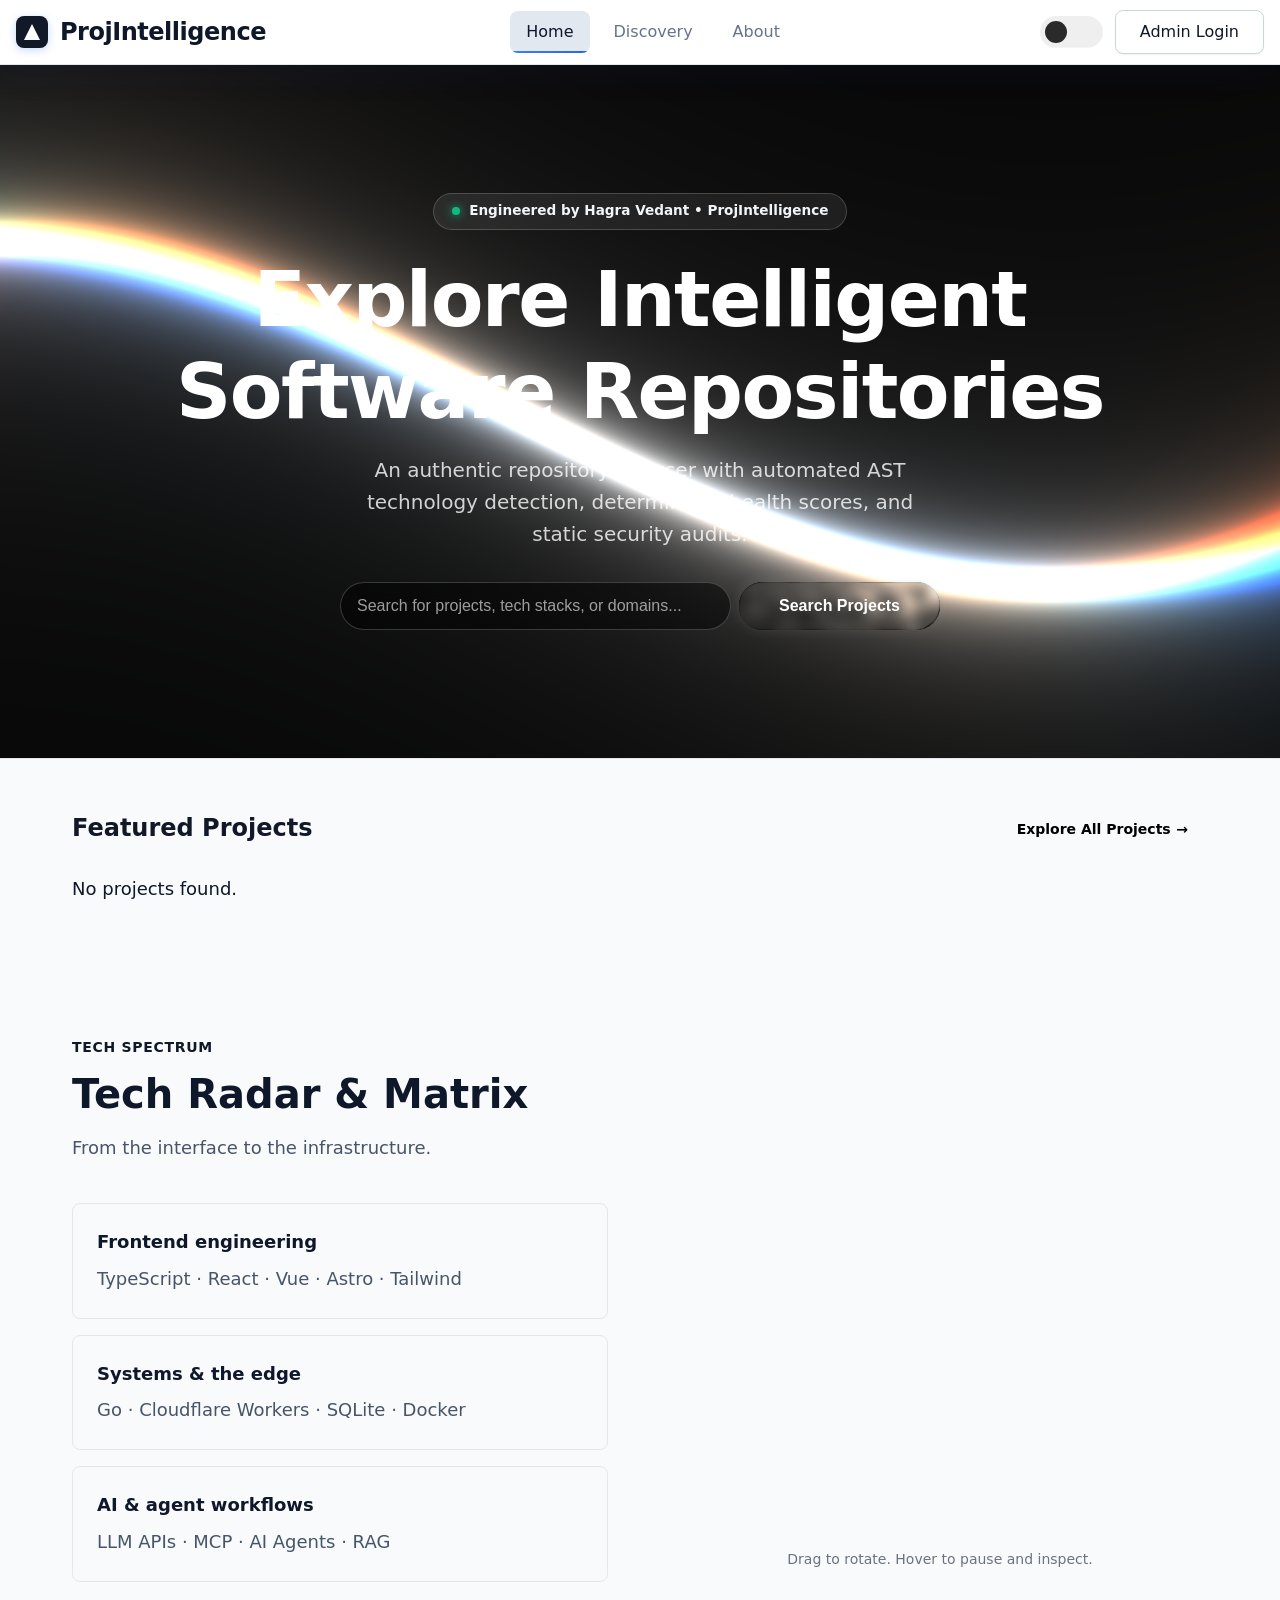
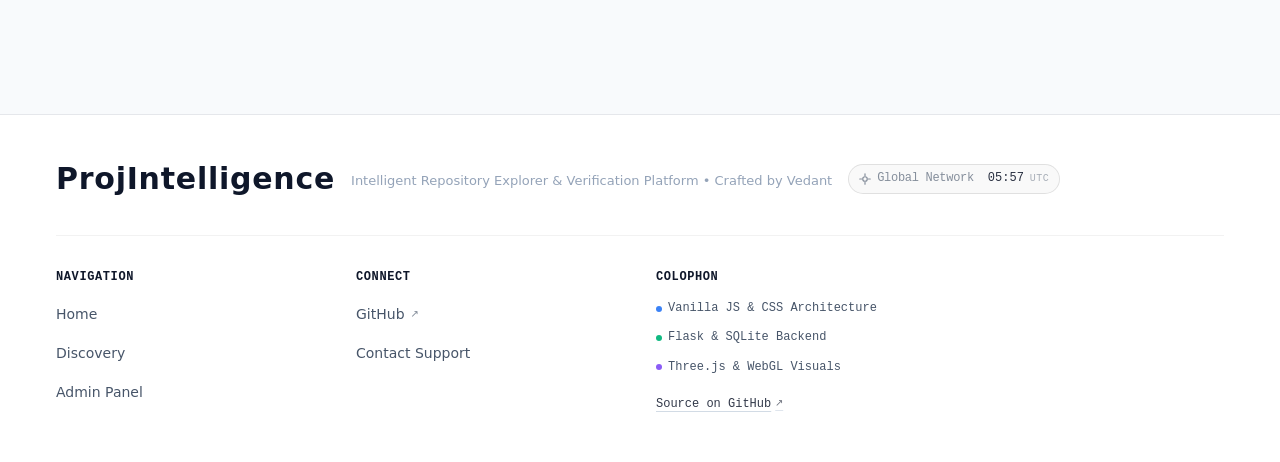
==== commit 1a3dd837: "Fix duplicate hamburger button on mobile and restore cyber-prism cursor" ====
--- a/frontend/index.html
+++ b/frontend/index.html
@@ -252,12 +252,6 @@
       <div class="header__actions">
         <input type="checkbox" class="theme-checkbox" id="themeToggle" aria-label="Toggle theme">
         <a href="admin.html" class="btn btn--secondary" id="loginBtn">Admin Login</a>
-        <button class="header__hamburger" id="navToggle" type="button" aria-label="Open navigation menu"
-          aria-expanded="false" aria-controls="mobileNav">
-          <span class="header__hamburger-bar"></span>
-          <span class="header__hamburger-bar"></span>
-          <span class="header__hamburger-bar"></span>
-        </button>
         <button class="header__hamburger" id="navToggle" type="button" aria-label="Open navigation menu" aria-expanded="false" aria-controls="mobileNav">
           <span class="header__hamburger-bar"></span>
           <span class="header__hamburger-bar"></span>
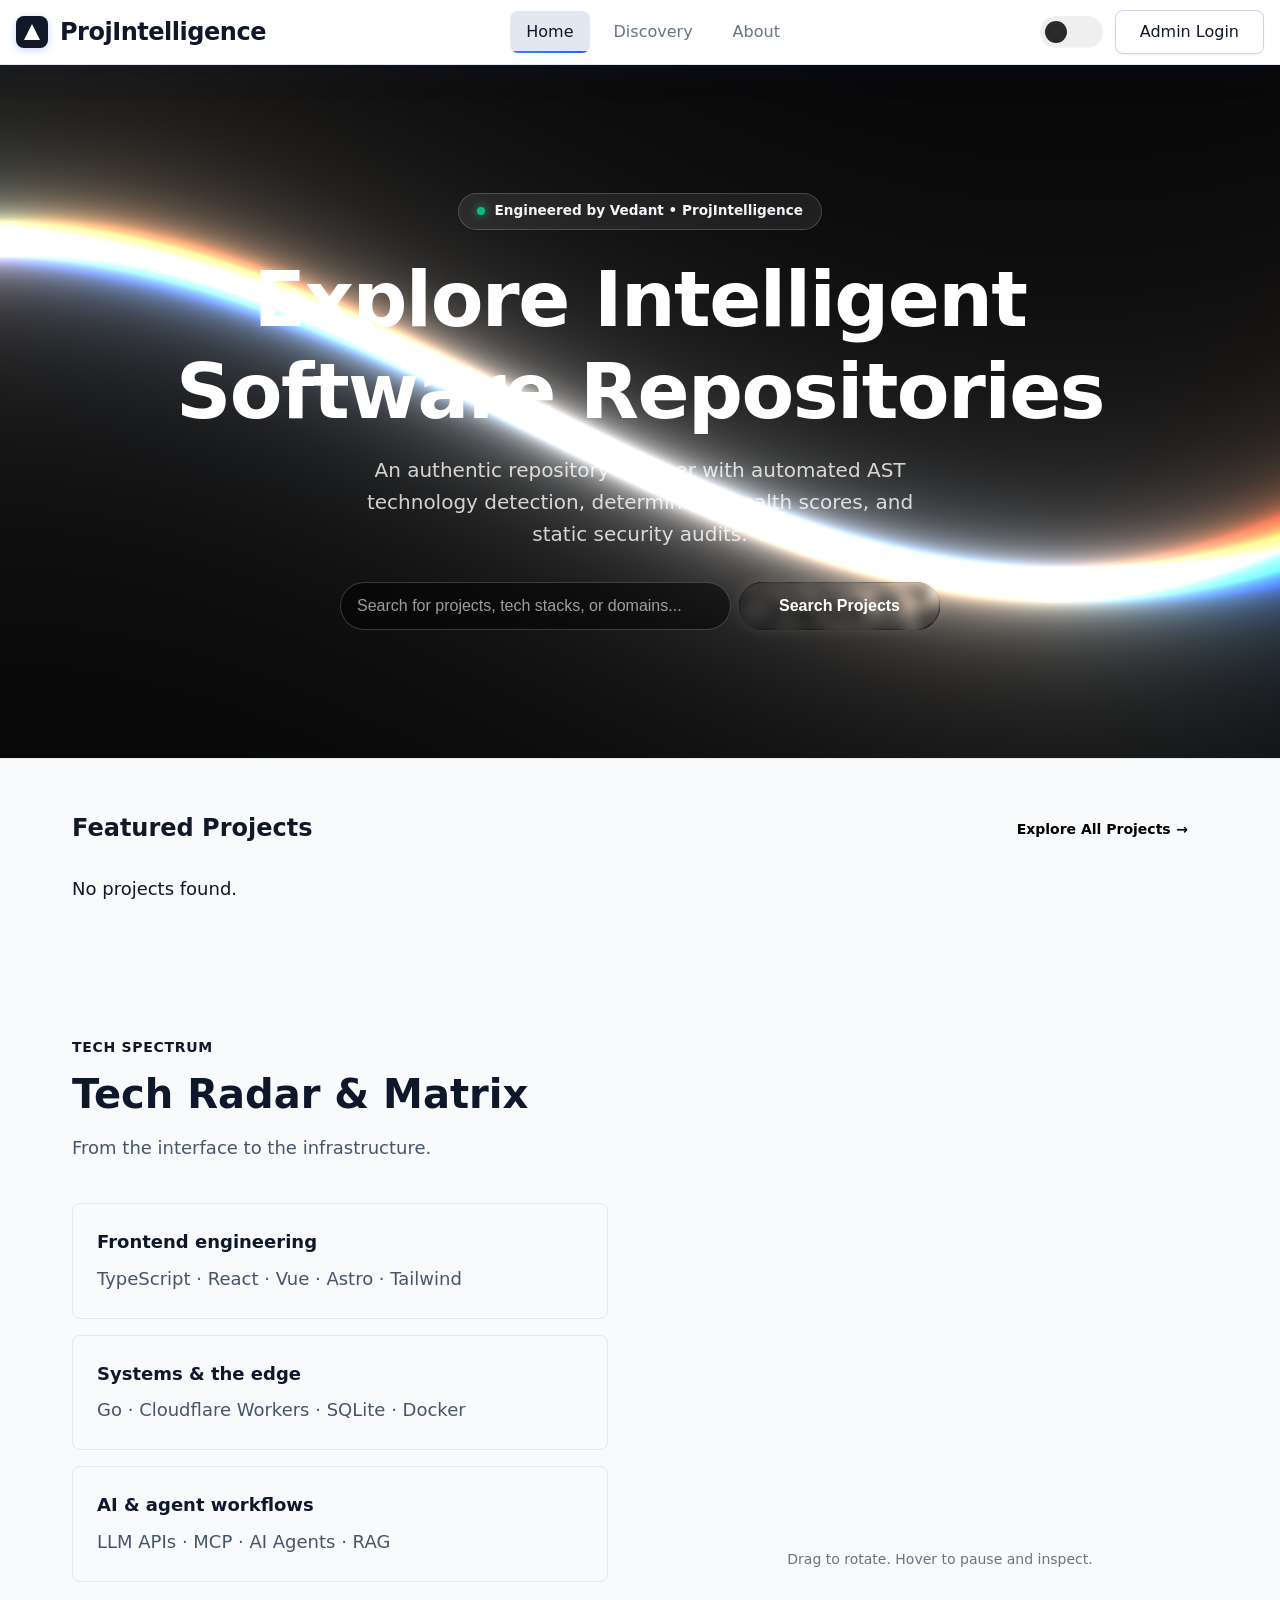
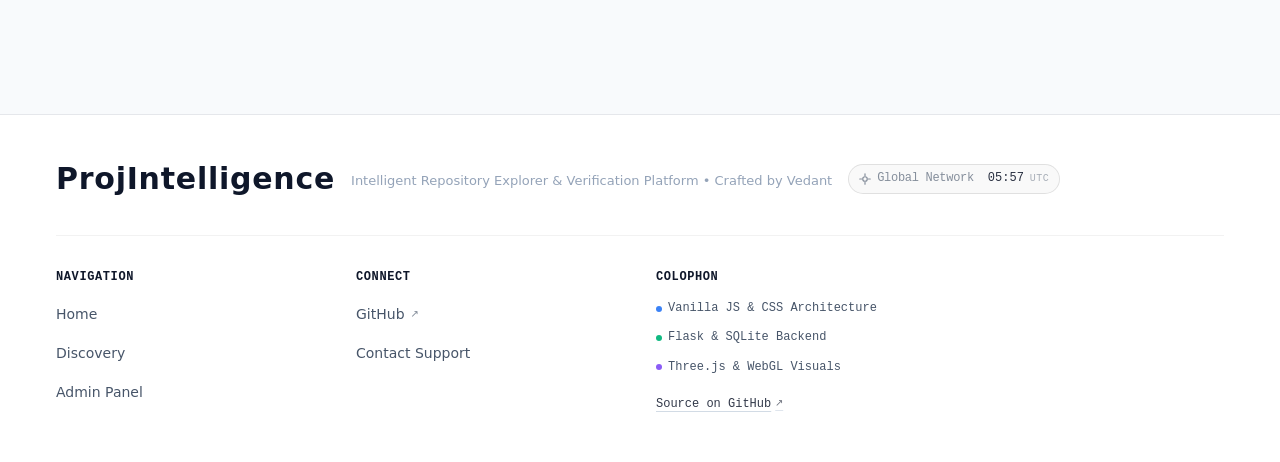
==== commit c64f9297: "Configure production deployment for Render" ====
--- a/frontend/index.html
+++ b/frontend/index.html
@@ -226,10 +226,23 @@
         width: 100%;
         height: 44px;
       }
-      .hero { padding: 4.5rem var(--space-4); }
-      .hero__title { font-size: clamp(1.85rem, 6vw, 3rem) !important; }
-      .hero__search { flex-direction: column; }
-      .hero__search .liquid-btn { width: 100%; height: 44px; }
+
+      .hero {
+        padding: 4.5rem var(--space-4);
+      }
+
+      .hero__title {
+        font-size: clamp(1.85rem, 6vw, 3rem) !important;
+      }
+
+      .hero__search {
+        flex-direction: column;
+      }
+
+      .hero__search .liquid-btn {
+        width: 100%;
+        height: 44px;
+      }
     }
   </style>
 </head>
@@ -252,7 +265,8 @@
       <div class="header__actions">
         <input type="checkbox" class="theme-checkbox" id="themeToggle" aria-label="Toggle theme">
         <a href="admin.html" class="btn btn--secondary" id="loginBtn">Admin Login</a>
-        <button class="header__hamburger" id="navToggle" type="button" aria-label="Open navigation menu" aria-expanded="false" aria-controls="mobileNav">
+        <button class="header__hamburger" id="navToggle" type="button" aria-label="Open navigation menu"
+          aria-expanded="false" aria-controls="mobileNav">
           <span class="header__hamburger-bar"></span>
           <span class="header__hamburger-bar"></span>
           <span class="header__hamburger-bar"></span>
@@ -327,33 +341,52 @@
       <div class="mobile-nav__links">
         <a href="index.html" class="mobile-nav__link is-active">
           <span class="mobile-nav__icon">
-            <svg width="20" height="20" viewBox="0 0 24 24" fill="none" stroke="currentColor" stroke-width="2" stroke-linecap="round" stroke-linejoin="round"><path d="M3 9l9-7 9 7v11a2 2 0 0 1-2 2H5a2 2 0 0 1-2-2z"/><polyline points="9 22 9 12 15 12 15 22"/></svg>
+            <svg width="20" height="20" viewBox="0 0 24 24" fill="none" stroke="currentColor" stroke-width="2"
+              stroke-linecap="round" stroke-linejoin="round">
+              <path d="M3 9l9-7 9 7v11a2 2 0 0 1-2 2H5a2 2 0 0 1-2-2z" />
+              <polyline points="9 22 9 12 15 12 15 22" />
+            </svg>
           </span>
           <span class="mobile-nav__title">Home</span>
           <span class="mobile-nav__badge">Current</span>
         </a>
         <a href="projects.html" class="mobile-nav__link">
           <span class="mobile-nav__icon">
-            <svg width="20" height="20" viewBox="0 0 24 24" fill="none" stroke="currentColor" stroke-width="2" stroke-linecap="round" stroke-linejoin="round"><circle cx="11" cy="11" r="8"/><line x1="21" y1="21" x2="16.65" y2="16.65"/></svg>
+            <svg width="20" height="20" viewBox="0 0 24 24" fill="none" stroke="currentColor" stroke-width="2"
+              stroke-linecap="round" stroke-linejoin="round">
+              <circle cx="11" cy="11" r="8" />
+              <line x1="21" y1="21" x2="16.65" y2="16.65" />
+            </svg>
           </span>
           <span class="mobile-nav__title">Discovery</span>
         </a>
         <a href="about.html" class="mobile-nav__link">
           <span class="mobile-nav__icon">
-            <svg width="20" height="20" viewBox="0 0 24 24" fill="none" stroke="currentColor" stroke-width="2" stroke-linecap="round" stroke-linejoin="round"><circle cx="12" cy="12" r="10"/><line x1="12" y1="16" x2="12" y2="12"/><line x1="12" y1="8" x2="12.01" y2="8"/></svg>
+            <svg width="20" height="20" viewBox="0 0 24 24" fill="none" stroke="currentColor" stroke-width="2"
+              stroke-linecap="round" stroke-linejoin="round">
+              <circle cx="12" cy="12" r="10" />
+              <line x1="12" y1="16" x2="12" y2="12" />
+              <line x1="12" y1="8" x2="12.01" y2="8" />
+            </svg>
           </span>
           <span class="mobile-nav__title">About</span>
         </a>
         <a href="admin.html" class="mobile-nav__link">
           <span class="mobile-nav__icon">
-            <svg width="20" height="20" viewBox="0 0 24 24" fill="none" stroke="currentColor" stroke-width="2" stroke-linecap="round" stroke-linejoin="round"><rect x="3" y="11" width="18" height="11" rx="2" ry="2"/><path d="M7 11V7a5 5 0 0 1 10 0v4"/></svg>
+            <svg width="20" height="20" viewBox="0 0 24 24" fill="none" stroke="currentColor" stroke-width="2"
+              stroke-linecap="round" stroke-linejoin="round">
+              <rect x="3" y="11" width="18" height="11" rx="2" ry="2" />
+              <path d="M7 11V7a5 5 0 0 1 10 0v4" />
+            </svg>
           </span>
           <span class="mobile-nav__title">Admin Portal</span>
         </a>
       </div>
       <div class="mobile-nav__footer">
         <a href="admin.html" class="btn btn--secondary mobile-nav__btn">
-          <svg width="18" height="18" viewBox="0 0 24 24" fill="none" stroke="currentColor" stroke-width="2"><path d="M15 3h4a2 2 0 0 1 2 2v14a2 2 0 0 1-2 2h-4M10 17l5-5-5-5M15 12H3"/></svg>
+          <svg width="18" height="18" viewBox="0 0 24 24" fill="none" stroke="currentColor" stroke-width="2">
+            <path d="M15 3h4a2 2 0 0 1 2 2v14a2 2 0 0 1-2 2h-4M10 17l5-5-5-5M15 12H3" />
+          </svg>
           <span>Admin Login</span>
         </a>
       </div>
@@ -382,7 +415,7 @@
           style="display: inline-flex; align-items: center; gap: 0.6rem; background: rgba(255,255,255,0.08); border: 1px solid rgba(255,255,255,0.18); padding: 0.4rem 1.1rem; border-radius: 99px; margin-bottom: 1.5rem; font-size: 0.85rem; font-weight: 600; color: #f1f5f9; backdrop-filter: blur(12px);">
           <span
             style="width: 8px; height: 8px; border-radius: 50%; background: #10b981; box-shadow: 0 0 10px #10b981;"></span>
-          <span>Engineered by Hagra Vedant • ProjIntelligence</span>
+          <span>Engineered by Vedant • ProjIntelligence</span>
         </div>
         <h2 class="hero__title">Explore Intelligent Software Repositories</h2>
         <p class="hero__subtitle">An authentic repository browser with automated AST technology detection, deterministic
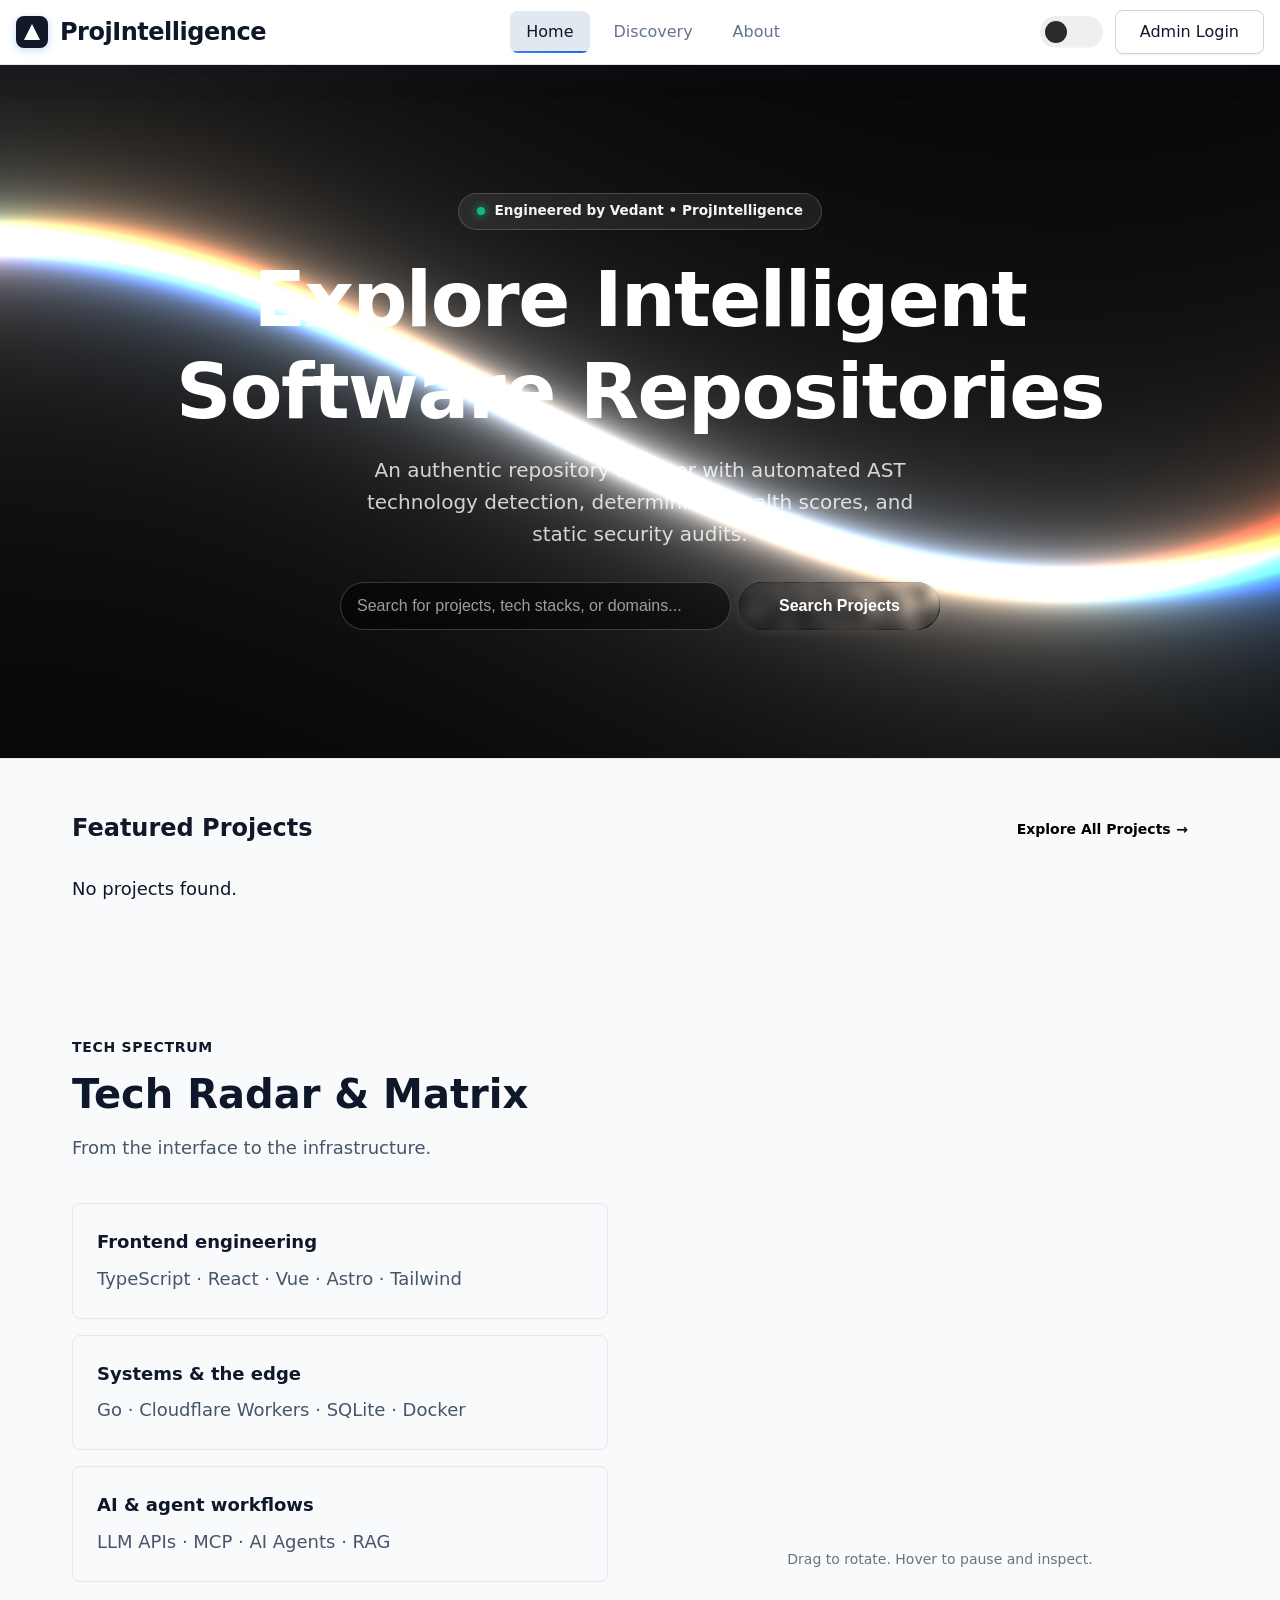
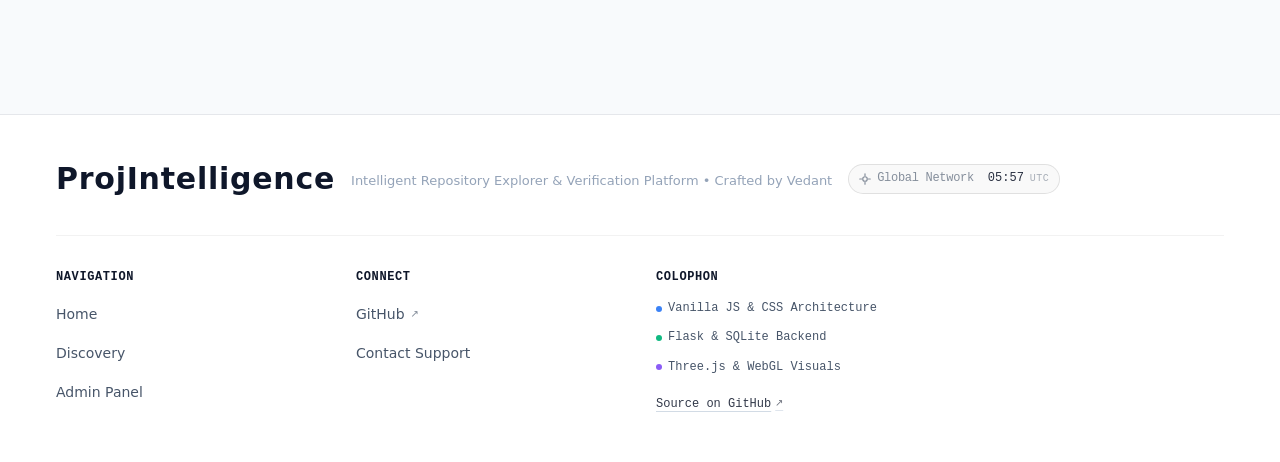
==== commit 34fbe84b: "Optimize mobile code viewer, search empty state chips, and WebGL battery efficiency" ====
--- a/frontend/index.html
+++ b/frontend/index.html
@@ -559,8 +559,8 @@
       if (!canvas || !window.THREE) return;
 
       const scene = new THREE.Scene();
-      const renderer = new THREE.WebGLRenderer({ canvas, alpha: true });
-      renderer.setPixelRatio(window.devicePixelRatio);
+      const renderer = new THREE.WebGLRenderer({ canvas, alpha: true, powerPreference: 'high-performance' });
+      renderer.setPixelRatio(Math.min(window.devicePixelRatio || 1, 1.5));
       renderer.setClearColor(new THREE.Color(0x000000));
 
       const camera = new THREE.OrthographicCamera(-1, 1, 1, -1, 0, -1);
@@ -635,12 +635,31 @@
         uniforms.resolution.value = [width, height];
       };
 
-      let animationId;
+      let animationId = null;
+      let isHeroVisible = true;
+
       const animate = () => {
+        if (!isHeroVisible) {
+          animationId = null;
+          return;
+        }
         uniforms.time.value += 0.01;
         renderer.render(scene, camera);
         animationId = requestAnimationFrame(animate);
       };
+
+      const heroEl = document.getElementById('heroSection');
+      if ('IntersectionObserver' in window && heroEl) {
+        const observer = new IntersectionObserver((entries) => {
+          entries.forEach(entry => {
+            isHeroVisible = entry.isIntersecting;
+            if (isHeroVisible && !animationId) {
+              animate();
+            }
+          });
+        }, { threshold: 0.05 });
+        observer.observe(heroEl);
+      }
 
       handleResize();
       animate();
--- a/frontend/css/dashboard.css
+++ b/frontend/css/dashboard.css
@@ -534,6 +534,26 @@
 
 .project-card__action {
   margin-left: auto;
+  display: inline-flex;
+  align-items: center;
+  justify-content: center;
+  height: 38px;
+  padding: 0 var(--space-4);
+  font-size: var(--text-sm);
+  font-weight: 600;
+  color: #ffffff !important;
+  text-decoration: none !important;
+  border-radius: var(--radius-lg, 10px);
+  box-sizing: border-box;
+  white-space: nowrap;
+  transition: transform var(--duration-200) var(--ease-out), box-shadow var(--duration-200) var(--ease-out);
+}
+
+.project-card__action:visited,
+.project-card__action:hover,
+.project-card__action:active {
+  color: #ffffff !important;
+  text-decoration: none !important;
 }
 
 .btn--disabled {
@@ -699,25 +719,55 @@
     text-align: center;
   }
   
-  /* Responsive project card footer - wrap to two rows */
+  /* Responsive project card footer - 2 rows on mobile/tablet */
   .project-card__meta {
-    gap: var(--space-3);
+    display: flex !important;
+    flex-wrap: wrap !important;
+    align-items: center !important;
+    justify-content: flex-start !important;
+    gap: var(--space-2) var(--space-3) !important;
+    padding-top: var(--space-3) !important;
+    margin-top: var(--space-3) !important;
   }
   
   .project-card__stat {
-    font-size: var(--text-xs);
-  }
-  
-  /* Keep status and button on same line */
+    display: inline-flex !important;
+    align-items: center !important;
+    gap: 6px !important;
+    font-size: var(--text-xs) !important;
+    flex: 0 0 auto !important;
+  }
+  
+  /* Status stays on row 1, pushed to right */
   .project-card__status {
-    margin-left: auto;
-  }
-  
-  /* When it wraps, button takes full width of new row */
+    display: inline-flex !important;
+    align-items: center !important;
+    margin-left: auto !important;
+    flex: 0 0 auto !important;
+  }
+  
+  /* Full-width touch-friendly button on row 2 */
   .project-card__action {
-    flex: 1 1 100%;
-    margin-left: 0;
-    min-width: 140px;
+    display: flex !important;
+    align-items: center !important;
+    justify-content: center !important;
+    width: 100% !important;
+    flex: 0 0 100% !important;
+    height: 42px !important;
+    min-height: 42px !important;
+    max-height: 42px !important;
+    box-sizing: border-box !important;
+    margin-top: var(--space-2_5, 10px) !important;
+    margin-left: 0 !important;
+    margin-right: 0 !important;
+    padding: 0 var(--space-4) !important;
+    font-size: var(--text-sm) !important;
+    font-weight: 600 !important;
+    line-height: normal !important;
+    color: #ffffff !important;
+    text-decoration: none !important;
+    border-radius: var(--radius-lg, 10px) !important;
+    cursor: pointer !important;
   }
 }
 
@@ -764,32 +814,45 @@
   }
   
   .project-card__meta {
-    gap: var(--space-2);
+    gap: var(--space-2) !important;
   }
   
   .project-card__stat {
-    font-size: 0.6875rem;
-    gap: var(--space-1);
+    font-size: 0.75rem !important;
+    gap: 4px !important;
   }
   
   .project-card__stat svg {
-    width: 14px;
-    height: 14px;
-  }
-  
-  .badge {
-    font-size: 0.625rem;
-    padding: var(--space-1) var(--space-2);
+    width: 14px !important;
+    height: 14px !important;
+    flex-shrink: 0;
+  }
+  
+  .project-card__status .badge {
+    font-size: 0.6875rem !important;
+    padding: 3px 8px !important;
   }
   
   /* Full width button on mobile */
   .project-card__action {
-    width: 100%;
-    flex: 1 1 100%;
-    text-align: center;
-  }
-  
-  .btn--primary {
+    display: flex !important;
+    align-items: center !important;
+    justify-content: center !important;
+    width: 100% !important;
+    flex: 0 0 100% !important;
+    height: 42px !important;
+    min-height: 42px !important;
+    max-height: 42px !important;
+    box-sizing: border-box !important;
+    margin-top: var(--space-3) !important;
+    margin-left: 0 !important;
+    font-size: var(--text-sm) !important;
+    font-weight: 600 !important;
+    color: #ffffff !important;
+    text-decoration: none !important;
+  }
+  
+  .btn--primary:not(.project-card__action) {
     font-size: var(--text-xs);
     height: 36px;
     padding: 0 var(--space-3);
@@ -813,26 +876,42 @@
 
 /* Small mobile phones */
 @media (max-width: 360px) {
-  /* Stack everything vertically */
   .project-card__meta {
-    flex-direction: column;
-    align-items: stretch;
-    gap: var(--space-3);
-  }
-  
-  .project-card__stat,
+    display: flex !important;
+    flex-wrap: wrap !important;
+    align-items: center !important;
+    gap: var(--space-2) !important;
+  }
+  
+  .project-card__stat {
+    font-size: 0.7rem !important;
+    gap: 4px !important;
+    flex: 0 0 auto !important;
+    width: auto !important;
+  }
+  
   .project-card__status {
-    width: 100%;
-    justify-content: flex-start;
-  }
-  
-  .project-card__status {
-    margin-left: 0;
+    margin-left: auto !important;
+    flex: 0 0 auto !important;
+    width: auto !important;
   }
   
   .project-card__action {
-    width: 100%;
-    margin-left: 0;
+    display: flex !important;
+    align-items: center !important;
+    justify-content: center !important;
+    width: 100% !important;
+    flex: 0 0 100% !important;
+    height: 40px !important;
+    min-height: 40px !important;
+    max-height: 40px !important;
+    box-sizing: border-box !important;
+    margin-top: var(--space-2_5, 10px) !important;
+    margin-left: 0 !important;
+    font-size: 0.8125rem !important;
+    font-weight: 600 !important;
+    color: #ffffff !important;
+    text-decoration: none !important;
   }
 }
 /* ===== GLASS MORPHISM EFFECTS ===== */
@@ -854,6 +933,24 @@
 }
 
 /* ===== ENHANCED SEARCH BAR ===== */
+.search-pill {
+  transition: all var(--duration-200, 0.2s) ease;
+}
+
+.search-pill:hover {
+  background: var(--primary-50) !important;
+  border-color: var(--primary-500) !important;
+  color: var(--primary-600) !important;
+  transform: translateY(-2px);
+  box-shadow: 0 4px 12px rgba(59, 130, 246, 0.15);
+}
+
+[data-theme="dark"] .search-pill:hover {
+  background: rgba(59, 130, 246, 0.2) !important;
+  border-color: var(--primary-400) !important;
+  color: #38bdf8 !important;
+}
+
 .search-bar {
   position: relative;
 }
